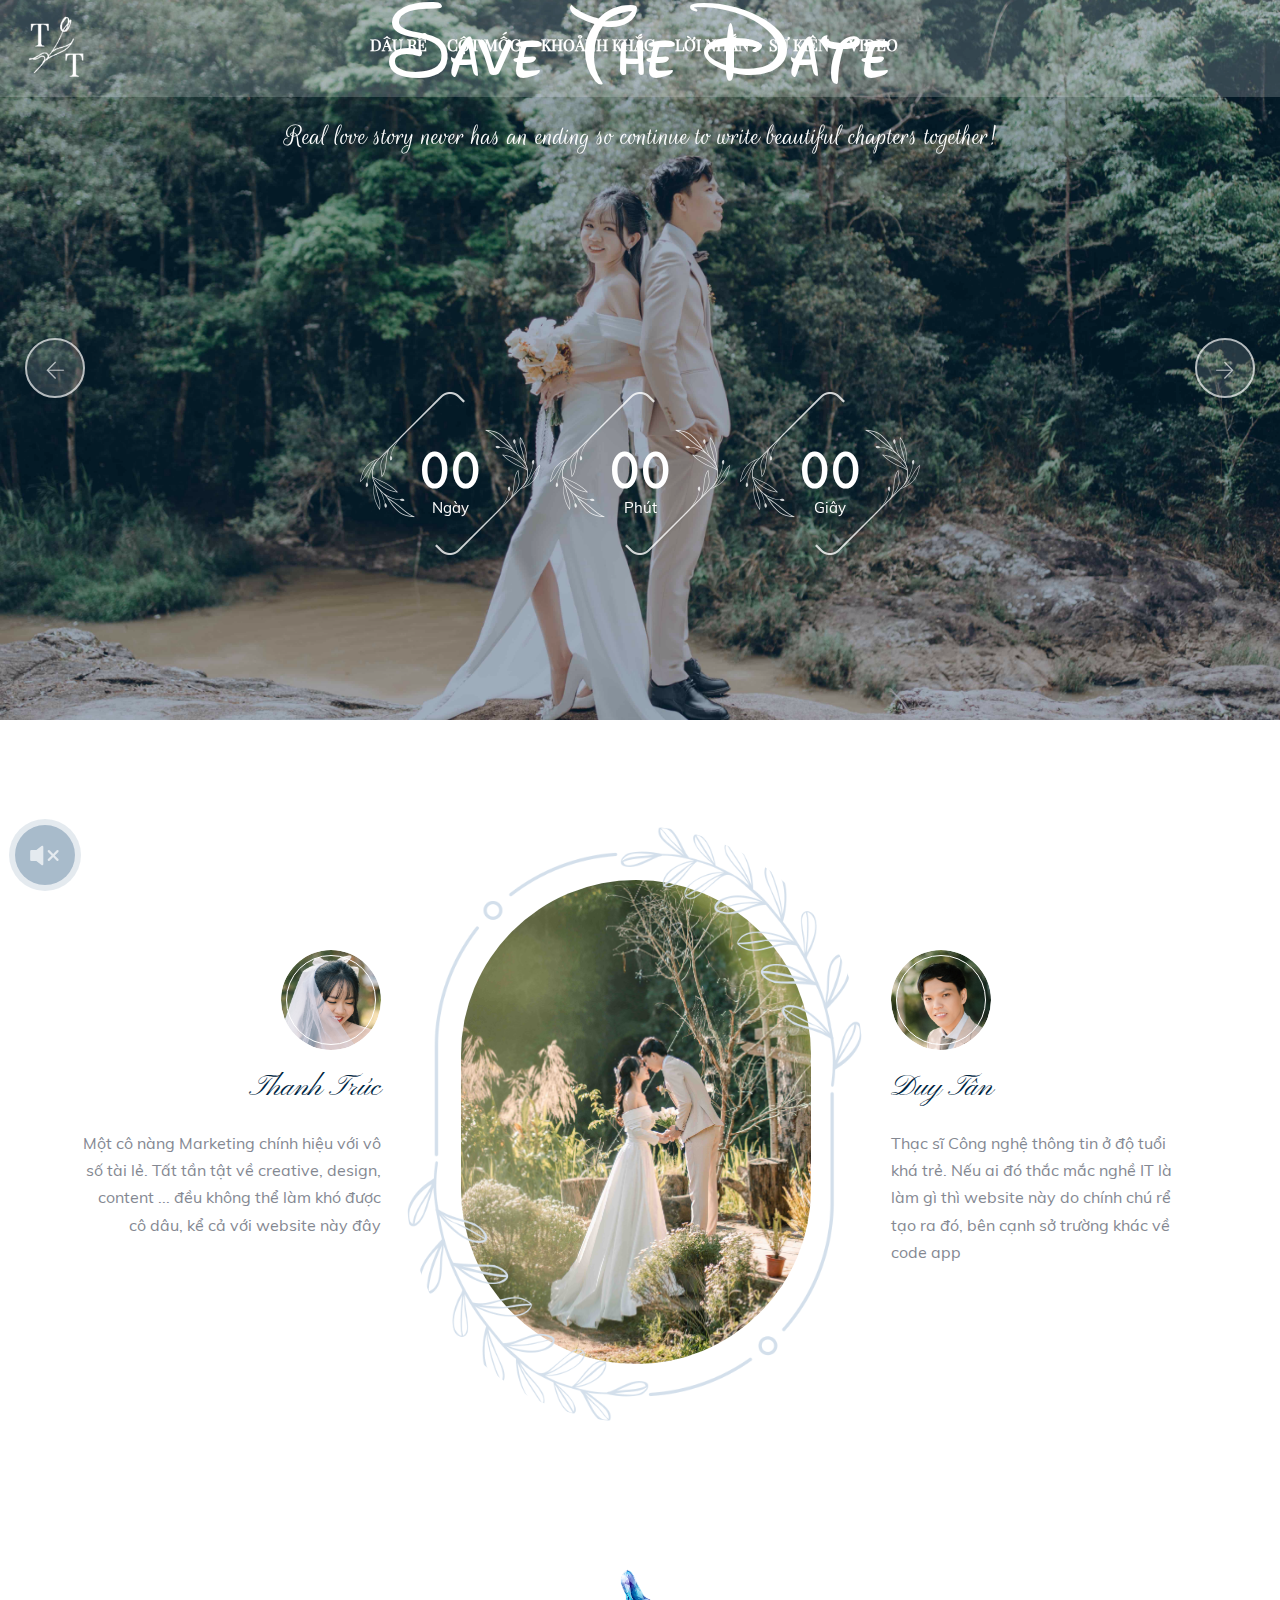
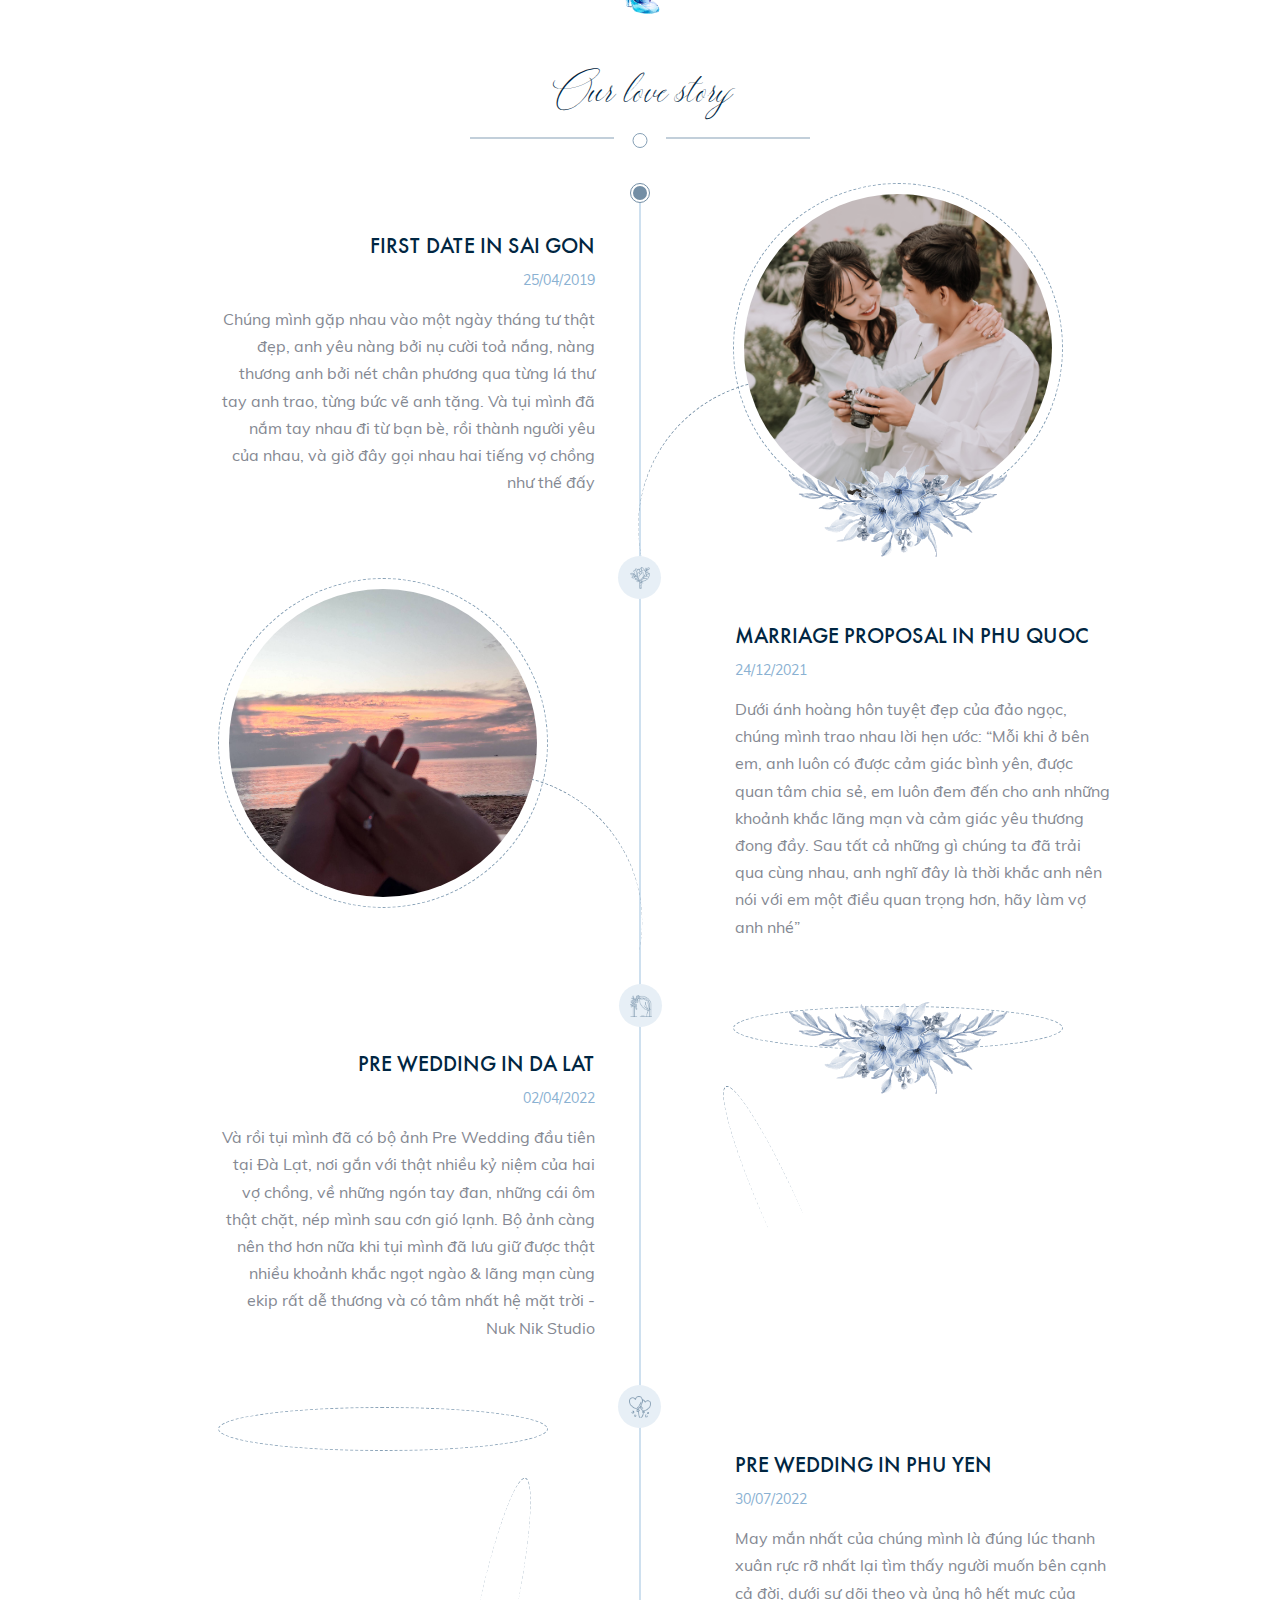
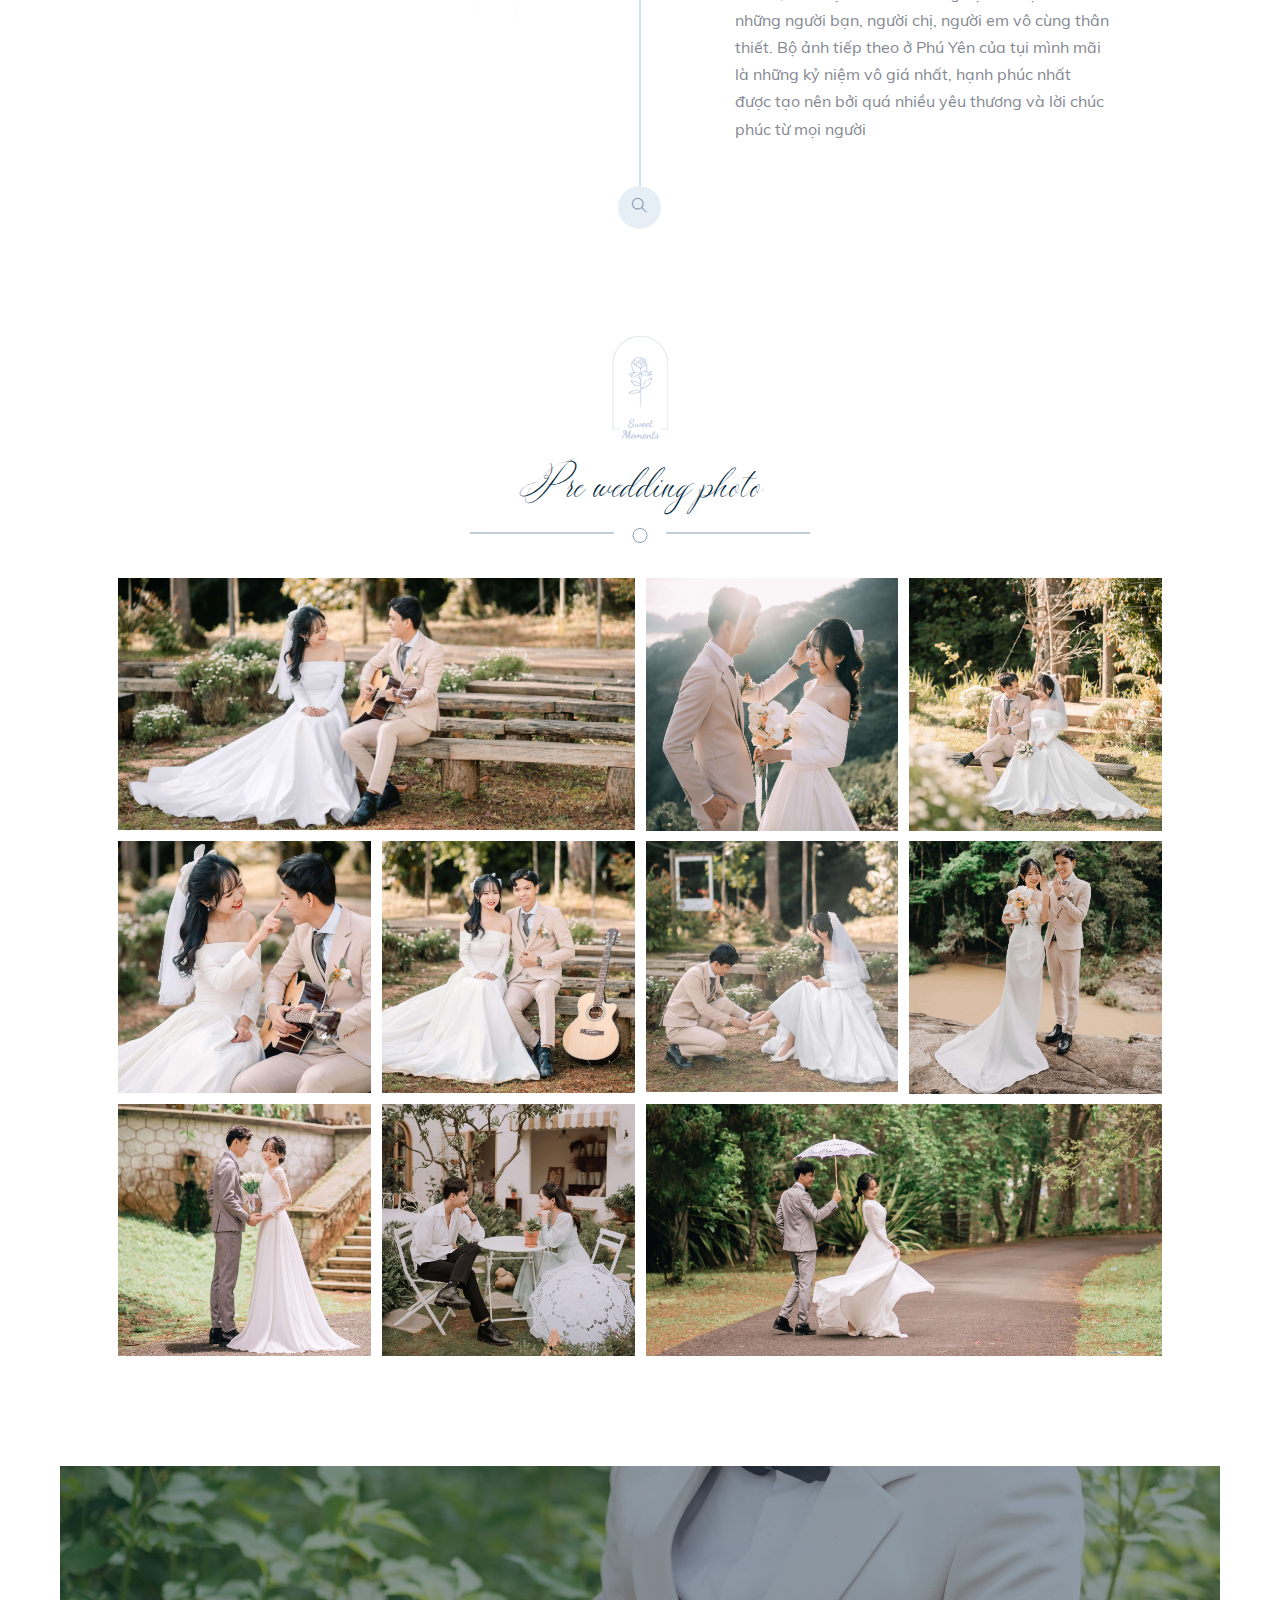
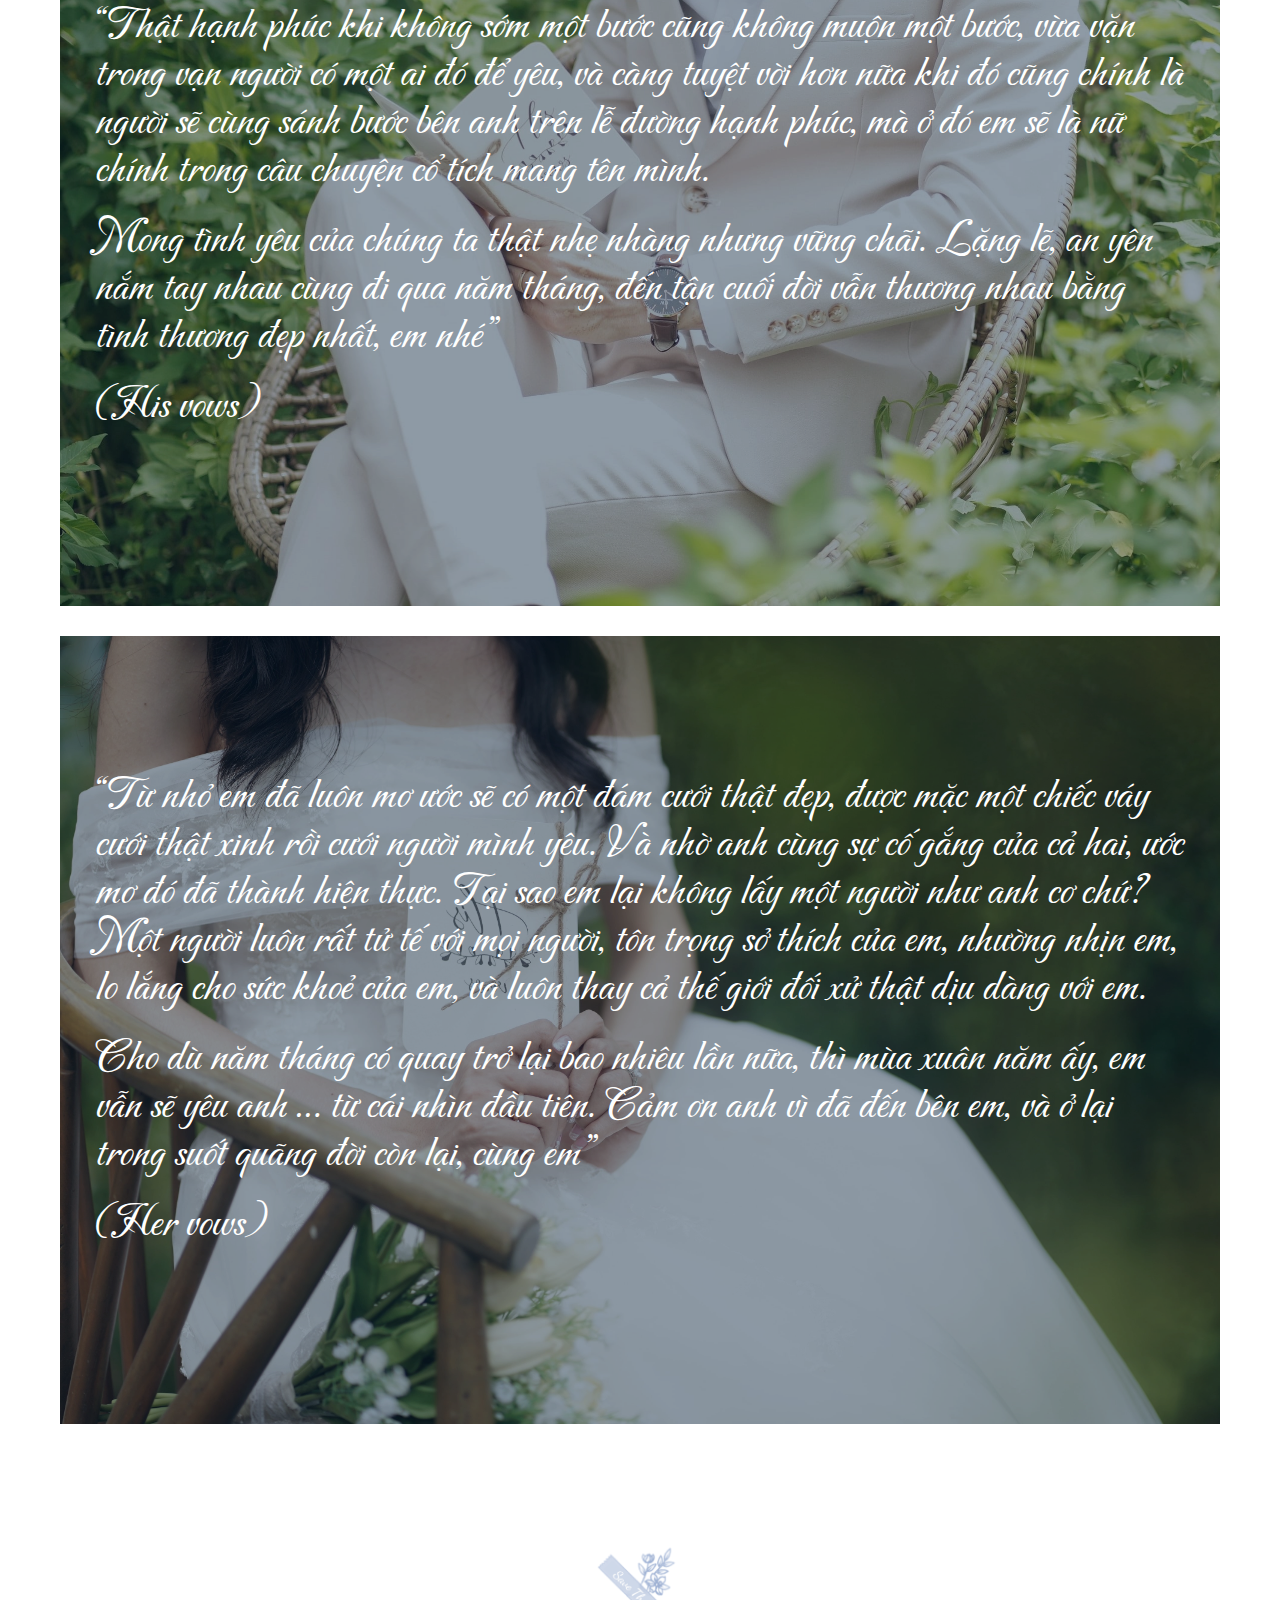
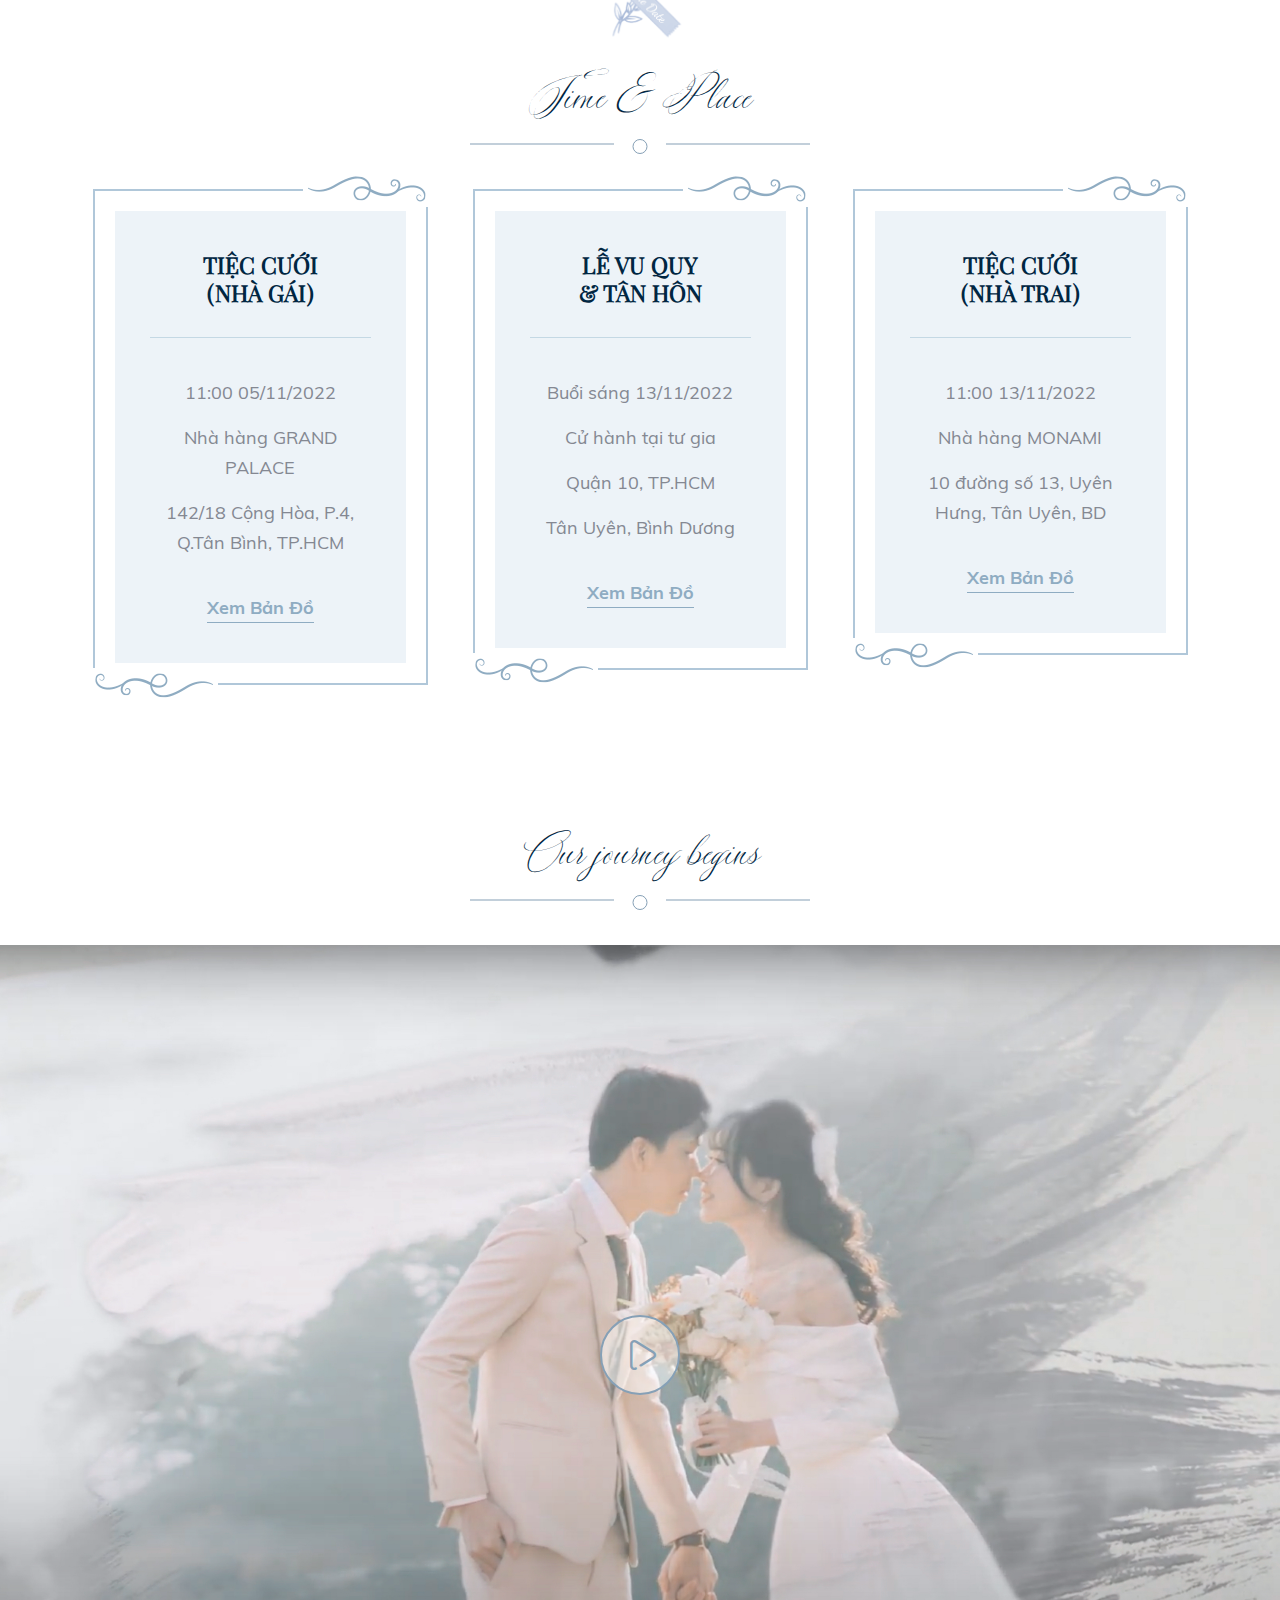
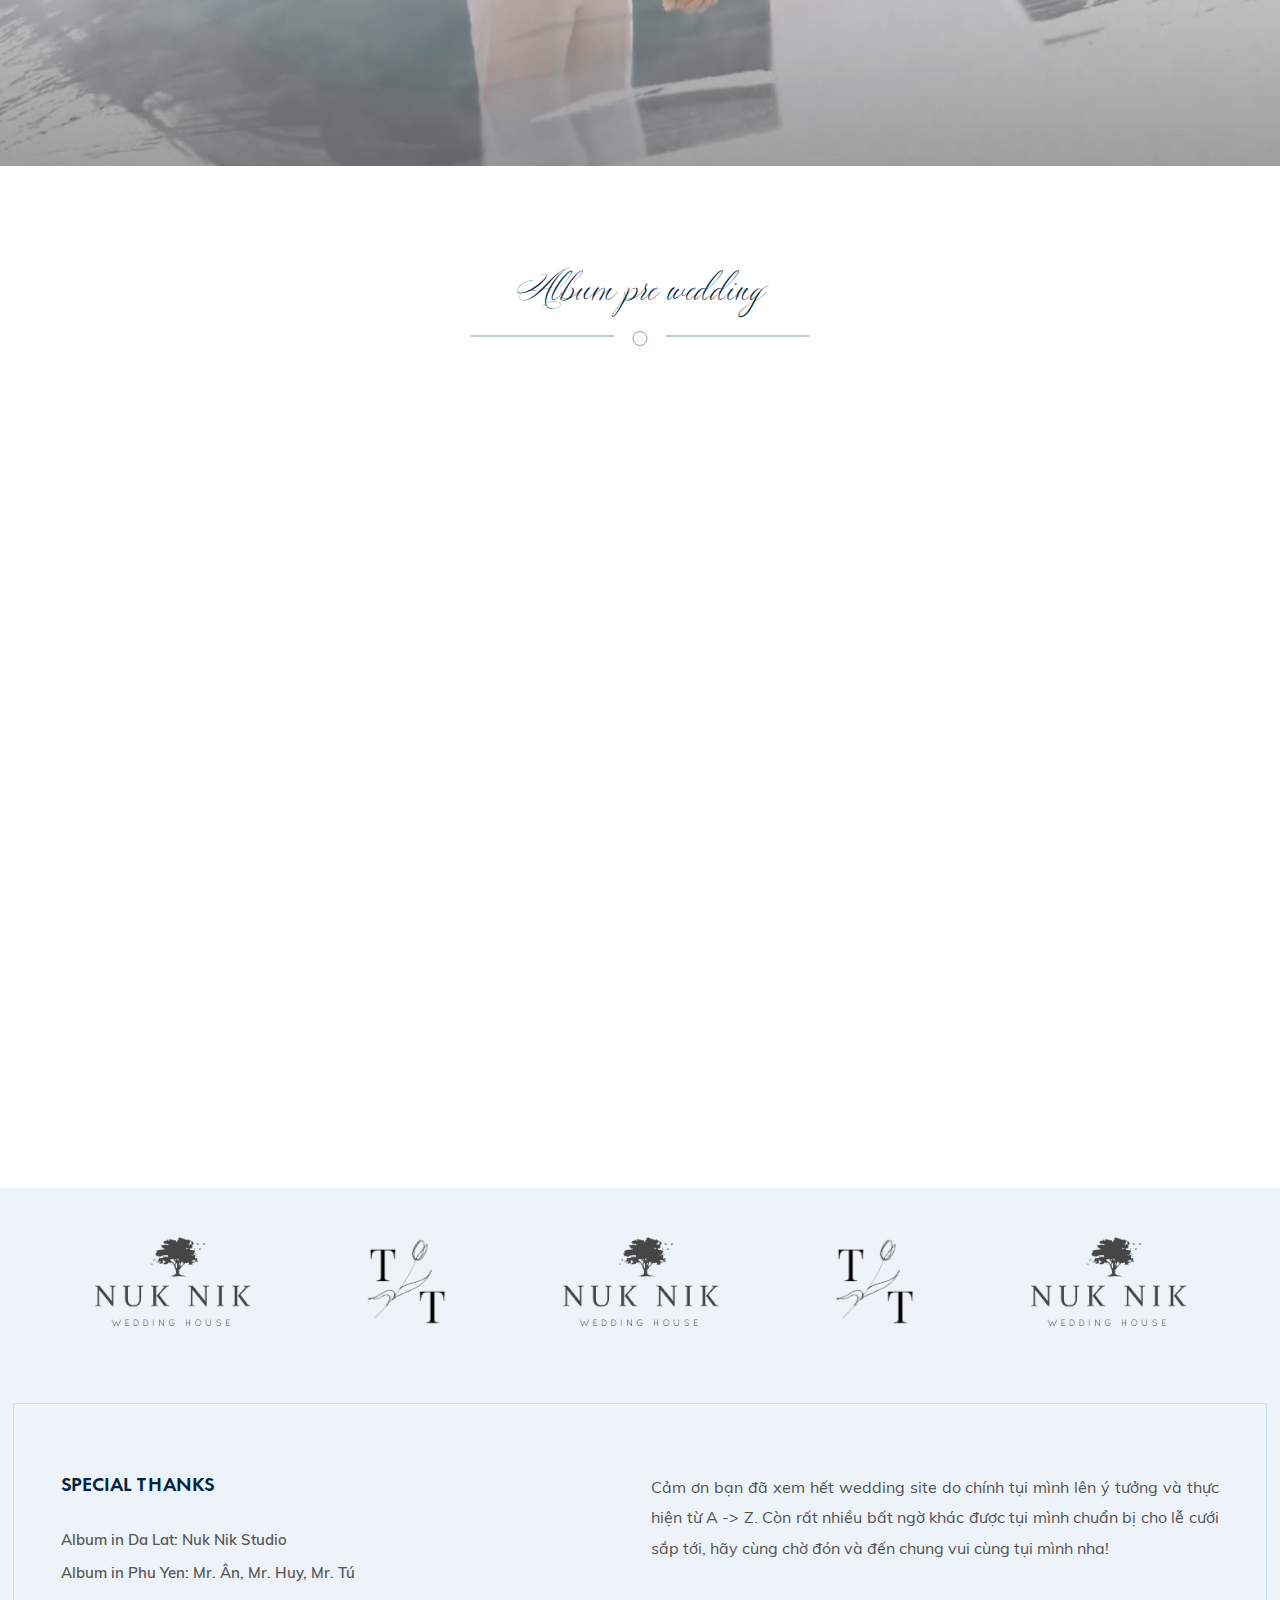
==== index.html @ 523e354b "Change video" ====
<!DOCTYPE html> <!--[if !IE]><!-->
<html lang="en-US">
  <!--<![endif]-->
  <head>
    <meta charset="UTF-8" />
    <meta
      name="viewport"
      content="width=device-width, initial-scale=1, maximum-scale=1"
    />
    <meta name="msapplication-TileColor" content="" />
    <meta name="theme-color" content="" />
    <meta property="og:image" content="asset/images/NIK03052.jpg" />
    <link rel="profile" href="https://gmpg.org/xfn/11" />
    <title>Duy Tân - Thanh Trúc Wedding</title>
    <link rel="icon" type="image/x-icon" href="asset/images/favicon.ico">
    <meta name="robots" content="max-image-preview:large" />
    <link rel="dns-prefetch" href="https://www.google.com/" />
    <link rel="dns-prefetch" href="https://fonts.googleapis.com/" />
    <link rel="dns-prefetch" href="https://s.w.org/" />
    <script type="text/javascript">
      window._wpemojiSettings = {
        baseUrl: "https:\/\/s.w.org\/images\/core\/emoji\/14.0.0\/72x72\/",
        ext: ".png",
        svgUrl: "https:\/\/s.w.org\/images\/core\/emoji\/14.0.0\/svg\/",
        svgExt: ".svg",
        source: {
          concatemoji:
            "https:\/\/wpocean.com\/wp\/loveme\/wp-includes\/js\/wp-emoji-release.min.js?ver=6.0.2",
        },
      };
      /*! This file is auto-generated */
      !(function (e, a, t) {
        var n,
          r,
          o,
          i = a.createElement("canvas"),
          p = i.getContext && i.getContext("2d");
        function s(e, t) {
          var a = String.fromCharCode,
            e =
              (p.clearRect(0, 0, i.width, i.height),
              p.fillText(a.apply(this, e), 0, 0),
              i.toDataURL());
          return (
            p.clearRect(0, 0, i.width, i.height),
            p.fillText(a.apply(this, t), 0, 0),
            e === i.toDataURL()
          );
        }
        function c(e) {
          var t = a.createElement("script");
          (t.src = e),
            (t.defer = t.type = "text/javascript"),
            a.getElementsByTagName("head")[0].appendChild(t);
        }
        for (
          o = Array("flag", "emoji"),
            t.supports = { everything: !0, everythingExceptFlag: !0 },
            r = 0;
          r < o.length;
          r++
        )
          (t.supports[o[r]] = (function (e) {
            if (!p || !p.fillText) return !1;
            switch (
              ((p.textBaseline = "top"), (p.font = "600 32px Arial"), e)
            ) {
              case "flag":
                return s(
                  [127987, 65039, 8205, 9895, 65039],
                  [127987, 65039, 8203, 9895, 65039]
                )
                  ? !1
                  : !s(
                      [55356, 56826, 55356, 56819],
                      [55356, 56826, 8203, 55356, 56819]
                    ) &&
                      !s(
                        [
                          55356, 57332, 56128, 56423, 56128, 56418, 56128,
                          56421, 56128, 56430, 56128, 56423, 56128, 56447,
                        ],
                        [
                          55356, 57332, 8203, 56128, 56423, 8203, 56128, 56418,
                          8203, 56128, 56421, 8203, 56128, 56430, 8203, 56128,
                          56423, 8203, 56128, 56447,
                        ]
                      );
              case "emoji":
                return !s(
                  [129777, 127995, 8205, 129778, 127999],
                  [129777, 127995, 8203, 129778, 127999]
                );
            }
            return !1;
          })(o[r])),
            (t.supports.everything = t.supports.everything && t.supports[o[r]]),
            "flag" !== o[r] &&
              (t.supports.everythingExceptFlag =
                t.supports.everythingExceptFlag && t.supports[o[r]]);
        (t.supports.everythingExceptFlag =
          t.supports.everythingExceptFlag && !t.supports.flag),
          (t.DOMReady = !1),
          (t.readyCallback = function () {
            t.DOMReady = !0;
          }),
          t.supports.everything ||
            ((n = function () {
              t.readyCallback();
            }),
            a.addEventListener
              ? (a.addEventListener("DOMContentLoaded", n, !1),
                e.addEventListener("load", n, !1))
              : (e.attachEvent("onload", n),
                a.attachEvent("onreadystatechange", function () {
                  "complete" === a.readyState && t.readyCallback();
                })),
            (e = t.source || {}).concatemoji
              ? c(e.concatemoji)
              : e.wpemoji && e.twemoji && (c(e.twemoji), c(e.wpemoji)));
      })(window, document, window._wpemojiSettings);
    </script>
    <style type="text/css">
      img.wp-smiley,
      img.emoji {
        display: inline !important;
        border: none !important;
        box-shadow: none !important;
        height: 1em !important;
        width: 1em !important;
        margin: 0 0.07em !important;
        vertical-align: -0.1em !important;
        background: none !important;
        padding: 0 !important;
      }
    </style>
    <link
      rel="stylesheet"
      id="wp-block-library-css"
      href="wp-includes/css/dist/block-library/style.min.css?ver=6.0.2"
      type="text/css"
      media="all"
    />
    <link
      rel="stylesheet"
      id="wc-blocks-vendors-style-css"
      href="wp-content/plugins/woocommerce/packages/woocommerce-blocks/build/wc-blocks-vendors-style.css?ver=8.0.0"
      type="text/css"
      media="all"
    />
    <link
      rel="stylesheet"
      id="wc-blocks-style-css"
      href="wp-content/plugins/woocommerce/packages/woocommerce-blocks/build/wc-blocks-style.css?ver=8.0.0"
      type="text/css"
      media="all"
    />
    <style id="global-styles-inline-css" type="text/css">
      body {
        --wp--preset--color--black: #000000;
        --wp--preset--color--cyan-bluish-gray: #abb8c3;
        --wp--preset--color--white: #ffffff;
        --wp--preset--color--pale-pink: #f78da7;
        --wp--preset--color--vivid-red: #cf2e2e;
        --wp--preset--color--luminous-vivid-orange: #ff6900;
        --wp--preset--color--luminous-vivid-amber: #fcb900;
        --wp--preset--color--light-green-cyan: #7bdcb5;
        --wp--preset--color--vivid-green-cyan: #00d084;
        --wp--preset--color--pale-cyan-blue: #8ed1fc;
        --wp--preset--color--vivid-cyan-blue: #0693e3;
        --wp--preset--color--vivid-purple: #9b51e0;
        --wp--preset--gradient--vivid-cyan-blue-to-vivid-purple: linear-gradient(
          135deg,
          rgba(6, 147, 227, 1) 0%,
          rgb(155, 81, 224) 100%
        );
        --wp--preset--gradient--light-green-cyan-to-vivid-green-cyan: linear-gradient(
          135deg,
          rgb(122, 220, 180) 0%,
          rgb(0, 208, 130) 100%
        );
        --wp--preset--gradient--luminous-vivid-amber-to-luminous-vivid-orange: linear-gradient(
          135deg,
          rgba(252, 185, 0, 1) 0%,
          rgba(255, 105, 0, 1) 100%
        );
        --wp--preset--gradient--luminous-vivid-orange-to-vivid-red: linear-gradient(
          135deg,
          rgba(255, 105, 0, 1) 0%,
          rgb(207, 46, 46) 100%
        );
        --wp--preset--gradient--very-light-gray-to-cyan-bluish-gray: linear-gradient(
          135deg,
          rgb(238, 238, 238) 0%,
          rgb(169, 184, 195) 100%
        );
        --wp--preset--gradient--cool-to-warm-spectrum: linear-gradient(
          135deg,
          rgb(74, 234, 220) 0%,
          rgb(151, 120, 209) 20%,
          rgb(207, 42, 186) 40%,
          rgb(238, 44, 130) 60%,
          rgb(251, 105, 98) 80%,
          rgb(254, 248, 76) 100%
        );
        --wp--preset--gradient--blush-light-purple: linear-gradient(
          135deg,
          rgb(255, 206, 236) 0%,
          rgb(152, 150, 240) 100%
        );
        --wp--preset--gradient--blush-bordeaux: linear-gradient(
          135deg,
          rgb(254, 205, 165) 0%,
          rgb(254, 45, 45) 50%,
          rgb(107, 0, 62) 100%
        );
        --wp--preset--gradient--luminous-dusk: linear-gradient(
          135deg,
          rgb(255, 203, 112) 0%,
          rgb(199, 81, 192) 50%,
          rgb(65, 88, 208) 100%
        );
        --wp--preset--gradient--pale-ocean: linear-gradient(
          135deg,
          rgb(255, 245, 203) 0%,
          rgb(182, 227, 212) 50%,
          rgb(51, 167, 181) 100%
        );
        --wp--preset--gradient--electric-grass: linear-gradient(
          135deg,
          rgb(202, 248, 128) 0%,
          rgb(113, 206, 126) 100%
        );
        --wp--preset--gradient--midnight: linear-gradient(
          135deg,
          rgb(2, 3, 129) 0%,
          rgb(40, 116, 252) 100%
        );
        --wp--preset--duotone--dark-grayscale: url("index.html?p=22");
        --wp--preset--duotone--grayscale: url("index.html?p=22");
        --wp--preset--duotone--purple-yellow: url("index.html?p=22");
        --wp--preset--duotone--blue-red: url("index.html?p=22");
        --wp--preset--duotone--midnight: url("index.html?p=22");
        --wp--preset--duotone--magenta-yellow: url("index.html?p=22");
        --wp--preset--duotone--purple-green: url("index.html?p=22");
        --wp--preset--duotone--blue-orange: url("index.html?p=22");
        --wp--preset--font-size--small: 13px;
        --wp--preset--font-size--medium: 20px;
        --wp--preset--font-size--large: 36px;
        --wp--preset--font-size--x-large: 42px;
      }
      .has-black-color {
        color: var(--wp--preset--color--black) !important;
      }
      .has-cyan-bluish-gray-color {
        color: var(--wp--preset--color--cyan-bluish-gray) !important;
      }
      .has-white-color {
        color: var(--wp--preset--color--white) !important;
      }
      .has-pale-pink-color {
        color: var(--wp--preset--color--pale-pink) !important;
      }
      .has-vivid-red-color {
        color: var(--wp--preset--color--vivid-red) !important;
      }
      .has-luminous-vivid-orange-color {
        color: var(--wp--preset--color--luminous-vivid-orange) !important;
      }
      .has-luminous-vivid-amber-color {
        color: var(--wp--preset--color--luminous-vivid-amber) !important;
      }
      .has-light-green-cyan-color {
        color: var(--wp--preset--color--light-green-cyan) !important;
      }
      .has-vivid-green-cyan-color {
        color: var(--wp--preset--color--vivid-green-cyan) !important;
      }
      .has-pale-cyan-blue-color {
        color: var(--wp--preset--color--pale-cyan-blue) !important;
      }
      .has-vivid-cyan-blue-color {
        color: var(--wp--preset--color--vivid-cyan-blue) !important;
      }
      .has-vivid-purple-color {
        color: var(--wp--preset--color--vivid-purple) !important;
      }
      .has-black-background-color {
        background-color: var(--wp--preset--color--black) !important;
      }
      .has-cyan-bluish-gray-background-color {
        background-color: var(--wp--preset--color--cyan-bluish-gray) !important;
      }
      .has-white-background-color {
        background-color: var(--wp--preset--color--white) !important;
      }
      .has-pale-pink-background-color {
        background-color: var(--wp--preset--color--pale-pink) !important;
      }
      .has-vivid-red-background-color {
        background-color: var(--wp--preset--color--vivid-red) !important;
      }
      .has-luminous-vivid-orange-background-color {
        background-color: var(
          --wp--preset--color--luminous-vivid-orange
        ) !important;
      }
      .has-luminous-vivid-amber-background-color {
        background-color: var(
          --wp--preset--color--luminous-vivid-amber
        ) !important;
      }
      .has-light-green-cyan-background-color {
        background-color: var(--wp--preset--color--light-green-cyan) !important;
      }
      .has-vivid-green-cyan-background-color {
        background-color: var(--wp--preset--color--vivid-green-cyan) !important;
      }
      .has-pale-cyan-blue-background-color {
        background-color: var(--wp--preset--color--pale-cyan-blue) !important;
      }
      .has-vivid-cyan-blue-background-color {
        background-color: var(--wp--preset--color--vivid-cyan-blue) !important;
      }
      .has-vivid-purple-background-color {
        background-color: var(--wp--preset--color--vivid-purple) !important;
      }
      .has-black-border-color {
        border-color: var(--wp--preset--color--black) !important;
      }
      .has-cyan-bluish-gray-border-color {
        border-color: var(--wp--preset--color--cyan-bluish-gray) !important;
      }
      .has-white-border-color {
        border-color: var(--wp--preset--color--white) !important;
      }
      .has-pale-pink-border-color {
        border-color: var(--wp--preset--color--pale-pink) !important;
      }
      .has-vivid-red-border-color {
        border-color: var(--wp--preset--color--vivid-red) !important;
      }
      .has-luminous-vivid-orange-border-color {
        border-color: var(
          --wp--preset--color--luminous-vivid-orange
        ) !important;
      }
      .has-luminous-vivid-amber-border-color {
        border-color: var(--wp--preset--color--luminous-vivid-amber) !important;
      }
      .has-light-green-cyan-border-color {
        border-color: var(--wp--preset--color--light-green-cyan) !important;
      }
      .has-vivid-green-cyan-border-color {
        border-color: var(--wp--preset--color--vivid-green-cyan) !important;
      }
      .has-pale-cyan-blue-border-color {
        border-color: var(--wp--preset--color--pale-cyan-blue) !important;
      }
      .has-vivid-cyan-blue-border-color {
        border-color: var(--wp--preset--color--vivid-cyan-blue) !important;
      }
      .has-vivid-purple-border-color {
        border-color: var(--wp--preset--color--vivid-purple) !important;
      }
      .has-vivid-cyan-blue-to-vivid-purple-gradient-background {
        background: var(
          --wp--preset--gradient--vivid-cyan-blue-to-vivid-purple
        ) !important;
      }
      .has-light-green-cyan-to-vivid-green-cyan-gradient-background {
        background: var(
          --wp--preset--gradient--light-green-cyan-to-vivid-green-cyan
        ) !important;
      }
      .has-luminous-vivid-amber-to-luminous-vivid-orange-gradient-background {
        background: var(
          --wp--preset--gradient--luminous-vivid-amber-to-luminous-vivid-orange
        ) !important;
      }
      .has-luminous-vivid-orange-to-vivid-red-gradient-background {
        background: var(
          --wp--preset--gradient--luminous-vivid-orange-to-vivid-red
        ) !important;
      }
      .has-very-light-gray-to-cyan-bluish-gray-gradient-background {
        background: var(
          --wp--preset--gradient--very-light-gray-to-cyan-bluish-gray
        ) !important;
      }
      .has-cool-to-warm-spectrum-gradient-background {
        background: var(
          --wp--preset--gradient--cool-to-warm-spectrum
        ) !important;
      }
      .has-blush-light-purple-gradient-background {
        background: var(--wp--preset--gradient--blush-light-purple) !important;
      }
      .has-blush-bordeaux-gradient-background {
        background: var(--wp--preset--gradient--blush-bordeaux) !important;
      }
      .has-luminous-dusk-gradient-background {
        background: var(--wp--preset--gradient--luminous-dusk) !important;
      }
      .has-pale-ocean-gradient-background {
        background: var(--wp--preset--gradient--pale-ocean) !important;
      }
      .has-electric-grass-gradient-background {
        background: var(--wp--preset--gradient--electric-grass) !important;
      }
      .has-midnight-gradient-background {
        background: var(--wp--preset--gradient--midnight) !important;
      }
      .has-small-font-size {
        font-size: var(--wp--preset--font-size--small) !important;
      }
      .has-medium-font-size {
        font-size: var(--wp--preset--font-size--medium) !important;
      }
      .has-large-font-size {
        font-size: var(--wp--preset--font-size--large) !important;
      }
      .has-x-large-font-size {
        font-size: var(--wp--preset--font-size--x-large) !important;
      }
    </style>
    <link
      rel="stylesheet"
      id="contact-form-7-css"
      href="wp-content/plugins/contact-form-7/includes/css/styles.css?ver=5.6.2"
      type="text/css"
      media="all"
    />
    <link
      rel="stylesheet"
      id="loveme-elementor-css"
      href="wp-content/plugins/loveme-core/elementor/assets/css/loveme-elementor.css?ver=1.0.0"
      type="text/css"
      media="all"
    />
    <link
      rel="stylesheet"
      id="woocommerce-layout-css"
      href="wp-content/plugins/woocommerce/assets/css/woocommerce-layout.css?ver=6.8.2"
      type="text/css"
      media="all"
    />
    <link
      rel="stylesheet"
      id="woocommerce-smallscreen-css"
      href="wp-content/plugins/woocommerce/assets/css/woocommerce-smallscreen.css?ver=6.8.2"
      type="text/css"
      media="only screen and (max-width: 768px)"
    />
    <link
      rel="stylesheet"
      id="woocommerce-general-css"
      href="wp-content/plugins/woocommerce/assets/css/woocommerce.css?ver=6.8.2"
      type="text/css"
      media="all"
    />
    <style id="woocommerce-inline-inline-css" type="text/css">
      .woocommerce form .form-row .required {
        visibility: visible;
      }
    </style>
    <link
      rel="stylesheet"
      id="themify-icons-css"
      href="wp-content/themes/loveme/assets/css/themify-icons.css?ver=4.6.3"
      type="text/css"
      media="all"
    />
    <link
      rel="stylesheet"
      id="flaticon-css"
      href="wp-content/themes/loveme/assets/css/flaticon.css?ver=1.0.0"
      type="text/css"
      media="all"
    />
    <link
      rel="stylesheet"
      id="bootstrap-css"
      href="wp-content/themes/loveme/assets/css/bootstrap.min.css?ver=5.0.1"
      type="text/css"
      media="all"
    />
    <link
      rel="stylesheet"
      id="animate-css"
      href="wp-content/themes/loveme/assets/css/animate.css?ver=3.5.1"
      type="text/css"
      media="all"
    />
    <link
      rel="stylesheet"
      id="odometer-css"
      href="wp-content/themes/loveme/assets/css/odometer.css?ver=0.4.8"
      type="text/css"
      media="all"
    />
    <link
      rel="stylesheet"
      id="owl-carousel-css"
      href="wp-content/themes/loveme/assets/css/owl.carousel.css?ver=2.3.4"
      type="text/css"
      media="all"
    />
    <link
      rel="stylesheet"
      id="owl-theme-css"
      href="wp-content/themes/loveme/assets/css/owl.theme.css?ver=2.0.0"
      type="text/css"
      media="all"
    />
    <link
      rel="stylesheet"
      id="slick-css"
      href="wp-content/themes/loveme/assets/css/slick.css?ver=1.6.0"
      type="text/css"
      media="all"
    />
    <link
      rel="stylesheet"
      id="swiper-css"
      href="wp-content/themes/loveme/assets/css/swiper.min.css?ver=4.0.7"
      type="text/css"
      media="all"
    />
    <link
      rel="stylesheet"
      id="slick-theme-css"
      href="wp-content/themes/loveme/assets/css/slick-theme.css?ver=1.6.0"
      type="text/css"
      media="all"
    />
    <link
      rel="stylesheet"
      id="owl-transitions-css"
      href="wp-content/themes/loveme/assets/css/owl.transitions.css?ver=2.0.0"
      type="text/css"
      media="all"
    />
    <link
      rel="stylesheet"
      id="fancybox-css"
      href="wp-content/themes/loveme/assets/css/fancybox.css?ver=2.0.0"
      type="text/css"
      media="all"
    />
    <link
      rel="stylesheet"
      id="magnific-popup-css"
      href="wp-content/themes/loveme/assets/css/magnific-popup.css?ver=2.0.0"
      type="text/css"
      media="all"
    />
    <link
      rel="stylesheet"
      id="loveme-style-css"
      href="wp-content/themes/loveme/assets/css/styles.css?ver=1.0"
      type="text/css"
      media="all"
    />
    <link
      rel="stylesheet"
      id="element-css"
      href="wp-content/themes/loveme/assets/css/elements.css?ver=1.0"
      type="text/css"
      media="all"
    />
    <link
      rel="stylesheet"
      id="loveme-default-google-fonts-css"
      href="https://fonts.googleapis.com/css2?family=Cormorant+Garamond%3Awght%40300%3B400%3B500%3B600%3B700&amp;ver=1.0#038;display=swap"
      type="text/css"
      media="all"
    />
    <link
      rel="stylesheet"
      id="loveme-responsive-css"
      href="wp-content/themes/loveme/assets/css/responsive.css?ver=1.0"
      type="text/css"
      media="all"
    />
    <link
      rel="stylesheet"
      id="loveme-default-style-css"
      href="wp-content/themes/loveme/style.css?ver=6.0.2"
      type="text/css"
      media="all"
    />
    <style id="loveme-default-style-inline-css" type="text/css">
      .layout-boxed {
      }
    </style>
    <link
      rel="stylesheet"
      id="elementor-icons-css"
      href="wp-content/plugins/elementor/assets/lib/eicons/css/elementor-icons.min.css?ver=5.16.0"
      type="text/css"
      media="all"
    />
    <link
      rel="stylesheet"
      id="elementor-frontend-css"
      href="wp-content/plugins/elementor/assets/css/frontend-lite.min.css?ver=3.7.3"
      type="text/css"
      media="all"
    />
    <link
      rel="stylesheet"
      id="elementor-post-7-css"
      href="wp-content/uploads/elementor/css/post-7.css?ver=1661945119"
      type="text/css"
      media="all"
    />
    <link
      rel="stylesheet"
      id="font-awesome-5-all-css"
      href="wp-content/plugins/elementor/assets/lib/font-awesome/css/all.min.css?ver=3.7.3"
      type="text/css"
      media="all"
    />
    <link
      rel="stylesheet"
      id="font-awesome-4-shim-css"
      href="wp-content/plugins/elementor/assets/lib/font-awesome/css/v4-shims.min.css?ver=3.7.3"
      type="text/css"
      media="all"
    />
    <link
      rel="stylesheet"
      id="elementor-post-22-css"
      href="wp-content/uploads/elementor/css/post-22.css?ver=1661951082"
      type="text/css"
      media="all"
    />
    <link
      rel="stylesheet"
      id="google-fonts-1-css"
      href="https://fonts.googleapis.com/css?family=Roboto%3A100%2C100italic%2C200%2C200italic%2C300%2C300italic%2C400%2C400italic%2C500%2C500italic%2C600%2C600italic%2C700%2C700italic%2C800%2C800italic%2C900%2C900italic%7CRoboto+Slab%3A100%2C100italic%2C200%2C200italic%2C300%2C300italic%2C400%2C400italic%2C500%2C500italic%2C600%2C600italic%2C700%2C700italic%2C800%2C800italic%2C900%2C900italic&#038;display=auto&#038;ver=6.0.2"
      type="text/css"
      media="all"
    />
    <link
      rel="stylesheet"
      id="elementor-icons-shared-1-css"
      href="wp-content/plugins/loveme-core/elementor/assets/css/flaticon.css?ver=1.0.0"
      type="text/css"
      media="all"
    />
    <link
      rel="stylesheet"
      id="elementor-icons-loveme-icons-css"
      href="wp-content/plugins/loveme-core/elementor/assets/css/flaticon.css?ver=1.0.0"
      type="text/css"
      media="all"
    />
    <script
      type="text/javascript"
      src="wp-includes/js/jquery/jquery.min.js?ver=3.6.0"
      id="jquery-core-js"
    ></script>
    <script
      type="text/javascript"
      src="wp-includes/js/jquery/jquery-migrate.min.js?ver=3.3.2"
      id="jquery-migrate-js"
    ></script>
    <script type="text/javascript" id="jquery-migrate-js-after">
      (function ($) {
        "use strict";

        $(document).ready(function () {
          $(".story-timeline .row:last-child .text-holder .fi").removeClass(
            "flaticon-wedding-rings"
          );
          $(".story-timeline .row:last-child .text-holder .fi").addClass(
            "ti-search"
          );
        });
      })(jQuery);
    </script>
    <script
      type="text/javascript"
      src="wp-content/plugins/elementor/assets/lib/font-awesome/js/v4-shims.min.js?ver=3.7.3"
      id="font-awesome-4-shim-js"
    ></script>
    <link rel="https://api.w.org/" href="wp-json/index.html" />
    <link
      rel="alternate"
      type="application/json"
      href="wp-json/wp/v2/pages/22"
    />
    <link
      rel="EditURI"
      type="application/rsd+xml"
      title="RSD"
      href="https://wpocean.com/wp/loveme/xmlrpc.php?rsd"
    />
    <link
      rel="wlwmanifest"
      type="application/wlwmanifest+xml"
      href="wp-includes/wlwmanifest.xml"
    />
    <meta name="generator" content="WordPress 6.0.2" />
    <meta name="generator" content="WooCommerce 6.8.2" />
    <link rel="canonical" href="index.html?p=22" />
    <link rel="shortlink" href="index.html?p=22" />
    <link
      rel="alternate"
      type="application/json+oembed"
      href="wp-json/oembed/1.0/embed?url=https:%252F%252Fwpocean.com%252Fwp%252Floveme%252Fwedding-home%252F"
    />
    <link
      rel="alternate"
      type="text/xml+oembed"
      href="wp-json/oembed/1.0/embed?url=https:%252F%252Fwpocean.com%252Fwp%252Floveme%252Fwedding-home%252F&amp;format=xml"
    />
    <noscript
      ><style>
        .woocommerce-product-gallery {
          opacity: 1 !important;
        }
      </style></noscript
    >
  </head>
  <body
    class="page-template page-template-elementor_header_footer page page-id-22 theme-loveme woocommerce-no-js elementor-default elementor-template-full-width elementor-kit-7 elementor-page elementor-page-22"
  >
    <svg
      xmlns="http://www.w3.org/2000/svg"
      viewBox="0 0 0 0"
      width="0"
      height="0"
      focusable="false"
      role="none"
      style="
        visibility: hidden;
        position: absolute;
        left: -9999px;
        overflow: hidden;
      "
    >
      <defs>
        <filter id="wp-duotone-dark-grayscale">
          <feColorMatrix
            color-interpolation-filters="sRGB"
            type="matrix"
            values=" .299 .587 .114 0 0 .299 .587 .114 0 0 .299 .587 .114 0 0 .299 .587 .114 0 0 "
          />
          <feComponentTransfer color-interpolation-filters="sRGB">
            <feFuncR type="table" tableValues="0 0.49803921568627" />
            <feFuncG type="table" tableValues="0 0.49803921568627" />
            <feFuncB type="table" tableValues="0 0.49803921568627" />
            <feFuncA type="table" tableValues="1 1" />
          </feComponentTransfer>
          <feComposite in2="SourceGraphic" operator="in" />
        </filter>
      </defs></svg
    ><svg
      xmlns="http://www.w3.org/2000/svg"
      viewBox="0 0 0 0"
      width="0"
      height="0"
      focusable="false"
      role="none"
      style="
        visibility: hidden;
        position: absolute;
        left: -9999px;
        overflow: hidden;
      "
    >
      <defs>
        <filter id="wp-duotone-grayscale">
          <feColorMatrix
            color-interpolation-filters="sRGB"
            type="matrix"
            values=" .299 .587 .114 0 0 .299 .587 .114 0 0 .299 .587 .114 0 0 .299 .587 .114 0 0 "
          />
          <feComponentTransfer color-interpolation-filters="sRGB">
            <feFuncR type="table" tableValues="0 1" />
            <feFuncG type="table" tableValues="0 1" />
            <feFuncB type="table" tableValues="0 1" />
            <feFuncA type="table" tableValues="1 1" />
          </feComponentTransfer>
          <feComposite in2="SourceGraphic" operator="in" />
        </filter>
      </defs></svg
    ><svg
      xmlns="http://www.w3.org/2000/svg"
      viewBox="0 0 0 0"
      width="0"
      height="0"
      focusable="false"
      role="none"
      style="
        visibility: hidden;
        position: absolute;
        left: -9999px;
        overflow: hidden;
      "
    >
      <defs>
        <filter id="wp-duotone-purple-yellow">
          <feColorMatrix
            color-interpolation-filters="sRGB"
            type="matrix"
            values=" .299 .587 .114 0 0 .299 .587 .114 0 0 .299 .587 .114 0 0 .299 .587 .114 0 0 "
          />
          <feComponentTransfer color-interpolation-filters="sRGB">
            <feFuncR
              type="table"
              tableValues="0.54901960784314 0.98823529411765"
            />
            <feFuncG type="table" tableValues="0 1" />
            <feFuncB
              type="table"
              tableValues="0.71764705882353 0.25490196078431"
            />
            <feFuncA type="table" tableValues="1 1" />
          </feComponentTransfer>
          <feComposite in2="SourceGraphic" operator="in" />
        </filter>
      </defs></svg
    ><svg
      xmlns="http://www.w3.org/2000/svg"
      viewBox="0 0 0 0"
      width="0"
      height="0"
      focusable="false"
      role="none"
      style="
        visibility: hidden;
        position: absolute;
        left: -9999px;
        overflow: hidden;
      "
    >
      <defs>
        <filter id="wp-duotone-blue-red">
          <feColorMatrix
            color-interpolation-filters="sRGB"
            type="matrix"
            values=" .299 .587 .114 0 0 .299 .587 .114 0 0 .299 .587 .114 0 0 .299 .587 .114 0 0 "
          />
          <feComponentTransfer color-interpolation-filters="sRGB">
            <feFuncR type="table" tableValues="0 1" />
            <feFuncG type="table" tableValues="0 0.27843137254902" />
            <feFuncB
              type="table"
              tableValues="0.5921568627451 0.27843137254902"
            />
            <feFuncA type="table" tableValues="1 1" />
          </feComponentTransfer>
          <feComposite in2="SourceGraphic" operator="in" />
        </filter>
      </defs></svg
    ><svg
      xmlns="http://www.w3.org/2000/svg"
      viewBox="0 0 0 0"
      width="0"
      height="0"
      focusable="false"
      role="none"
      style="
        visibility: hidden;
        position: absolute;
        left: -9999px;
        overflow: hidden;
      "
    >
      <defs>
        <filter id="wp-duotone-midnight">
          <feColorMatrix
            color-interpolation-filters="sRGB"
            type="matrix"
            values=" .299 .587 .114 0 0 .299 .587 .114 0 0 .299 .587 .114 0 0 .299 .587 .114 0 0 "
          />
          <feComponentTransfer color-interpolation-filters="sRGB">
            <feFuncR type="table" tableValues="0 0" />
            <feFuncG type="table" tableValues="0 0.64705882352941" />
            <feFuncB type="table" tableValues="0 1" />
            <feFuncA type="table" tableValues="1 1" />
          </feComponentTransfer>
          <feComposite in2="SourceGraphic" operator="in" />
        </filter>
      </defs></svg
    ><svg
      xmlns="http://www.w3.org/2000/svg"
      viewBox="0 0 0 0"
      width="0"
      height="0"
      focusable="false"
      role="none"
      style="
        visibility: hidden;
        position: absolute;
        left: -9999px;
        overflow: hidden;
      "
    >
      <defs>
        <filter id="wp-duotone-magenta-yellow">
          <feColorMatrix
            color-interpolation-filters="sRGB"
            type="matrix"
            values=" .299 .587 .114 0 0 .299 .587 .114 0 0 .299 .587 .114 0 0 .299 .587 .114 0 0 "
          />
          <feComponentTransfer color-interpolation-filters="sRGB">
            <feFuncR type="table" tableValues="0.78039215686275 1" />
            <feFuncG type="table" tableValues="0 0.94901960784314" />
            <feFuncB
              type="table"
              tableValues="0.35294117647059 0.47058823529412"
            />
            <feFuncA type="table" tableValues="1 1" />
          </feComponentTransfer>
          <feComposite in2="SourceGraphic" operator="in" />
        </filter>
      </defs></svg
    ><svg
      xmlns="http://www.w3.org/2000/svg"
      viewBox="0 0 0 0"
      width="0"
      height="0"
      focusable="false"
      role="none"
      style="
        visibility: hidden;
        position: absolute;
        left: -9999px;
        overflow: hidden;
      "
    >
      <defs>
        <filter id="wp-duotone-purple-green">
          <feColorMatrix
            color-interpolation-filters="sRGB"
            type="matrix"
            values=" .299 .587 .114 0 0 .299 .587 .114 0 0 .299 .587 .114 0 0 .299 .587 .114 0 0 "
          />
          <feComponentTransfer color-interpolation-filters="sRGB">
            <feFuncR
              type="table"
              tableValues="0.65098039215686 0.40392156862745"
            />
            <feFuncG type="table" tableValues="0 1" />
            <feFuncB type="table" tableValues="0.44705882352941 0.4" />
            <feFuncA type="table" tableValues="1 1" />
          </feComponentTransfer>
          <feComposite in2="SourceGraphic" operator="in" />
        </filter>
      </defs></svg
    ><svg
      xmlns="http://www.w3.org/2000/svg"
      viewBox="0 0 0 0"
      width="0"
      height="0"
      focusable="false"
      role="none"
      style="
        visibility: hidden;
        position: absolute;
        left: -9999px;
        overflow: hidden;
      "
    >
      <defs>
        <filter id="wp-duotone-blue-orange">
          <feColorMatrix
            color-interpolation-filters="sRGB"
            type="matrix"
            values=" .299 .587 .114 0 0 .299 .587 .114 0 0 .299 .587 .114 0 0 .299 .587 .114 0 0 "
          />
          <feComponentTransfer color-interpolation-filters="sRGB">
            <feFuncR type="table" tableValues="0.098039215686275 1" />
            <feFuncG type="table" tableValues="0 0.66274509803922" />
            <feFuncB
              type="table"
              tableValues="0.84705882352941 0.41960784313725"
            />
            <feFuncA type="table" tableValues="1 1" />
          </feComponentTransfer>
          <feComposite in2="SourceGraphic" operator="in" />
        </filter>
      </defs>
    </svg>
    <div class="page-wrapper layout-full box-style-none">
      <!-- #loveme-theme-wrapper -->
      <!-- start preloader -->
      <div class="preloader">
        <div class="vertical-centered-box">
          <div class="content">
            <div class="loader-circle"></div>
            <div class="loader-line-mask">
              <div class="loader-line"></div>
            </div>
            <img
              width="80px"
              src="asset/images/logo-white.png"
              alt=""
            />
          </div>
        </div>
      </div>
      <!-- end preloader -->
      <header id="header" class="wpo-site-header wpo-header-style-3">
        <nav
          id="site-navigation"
          class="navigation navbar navbar-expand-lg navbar-light sticky-menu-on has-menu"
        >
          <!-- Navigation & Search -->
          <div class="container-fluid">
            <div class="row align-items-center">
              <div class="col-lg-3 col-md-3 col-3 d-lg-none dl-block">
                <div class="mobail-menu">
                  <button type="button" class="navbar-toggler open-btn">
                    <span class="sr-only">Toggle navigation</span>
                    <span class="icon-bar first-angle"></span>
                    <span class="icon-bar middle-angle"></span>
                    <span class="icon-bar last-angle"></span>
                  </button>
                </div>
              </div>
              <div class="col-lg-2 col-md-6 col-6">
                <!-- Start of Logo -->
                <div class="navbar-header">
                  <div class="site-logo has_menu" style="">
                    <a class="navbar-brand" href="index.html">
                      <img
                        src="asset/images/logo-white.png"
                        alt="Loveme - Wedding &amp; Wedding Planner WordPress Theme"
                      />
                    </a>
                  </div>
                </div>
              </div>
              <div class="col-lg-8 col-md-1 col-1">
                <!-- Start of nav-collapse -->
                <div
                  id="navbar"
                  class="collapse navbar-collapse navigation-holder has-menu has-cart has-search"
                >
                  <button class="menu-close"><i class="ti-close"></i></button>
                  <ul
                    id="menu-main-menu"
                    class="nav navbar-nav menu nav-menu mb-2 mb-lg-0"
                  >
                    <li
                      id="menu-item-41"
                      class="menu-item menu-item-type-custom menu-item-object-custom menu-item-home current-menu-ancestor current-menu-parent menu-item-41"
                    >
                      <a href="#couple">Dâu Rể</a>
                    </li>                    
                    <li
                      id="menu-item-63"
                      class="menu-item menu-item-type-post_type menu-item-object-page menu-item-63"
                    >
                      <a href="#milestone">Cột Mốc</a>
                    </li>
                    <li
                      id="menu-item-50"
                      class="menu-item menu-item-type-post_type menu-item-object-page menu-item-50"
                    >
                      <a href="#galery">Khoảnh Khắc</a>
                    </li>
                    <li
                      id="menu-item-56"
                      class="menu-item menu-item-type-post_type menu-item-object-page menu-item-56"
                    >
                      <a href="#message">Lời Nhắn</a>
                    </li>
                    <li
                      id="menu-item-55"
                      class="menu-item menu-item-type-post_type menu-item-object-page menu-item-55"
                    >
                      <a href="#event">Sự Kiện</a>
                    </li>
                    <li
                      id="menu-item-49"
                      class="menu-item menu-item-type-custom menu-item-object-custom menu-item-49"
                    >
                      <a href="#video">Video</a>
                    </li>
                  </ul>
                </div>
                <!-- end of nav-collapse -->
              </div>
              <div class="col-lg-2 col-md-2 col-2"></div>
            </div>
            <!-- end of row -->
          </div>
          <!-- end of container -->
        </nav>
      </header>
      <div
        data-elementor-type="wp-page"
        data-elementor-id="22"
        class="elementor elementor-22"
      >
        <section
          class="elementor-section elementor-top-section elementor-element elementor-element-f24158c elementor-section-full_width elementor-section-height-default elementor-section-height-default"
          data-id="f24158c"
          data-element_type="section"
        >
          <div class="elementor-container elementor-column-gap-no">
            <div
              class="elementor-column elementor-col-100 elementor-top-column elementor-element elementor-element-2d55d4a"
              data-id="2d55d4a"
              data-element_type="column"
            >
              <div class="elementor-widget-wrap elementor-element-populated">
                <div
                  class="elementor-element elementor-element-b0bf0ed elementor-widget elementor-widget-wpo-loveme_coundown_hero"
                  data-id="b0bf0ed"
                  data-element_type="widget"
                  data-settings='{"clock_image":{"url":"http:\/\/wpocean.com\/wp\/loveme\/wp-content\/uploads\/2021\/10\/clock-bg2.png","id":264,"alt":"","source":"library"}}'
                  data-widget_type="wpo-loveme_coundown_hero.default"
                >
                  <div class="elementor-widget-container">
                    <div
                      class="wpo-coundown wpo-hero-slider wpo-hero-style-3 wpo-coundown-631a11fda5848"
                    >
                      <div class="wedding-announcement">
                        <div class="couple-text">
                          <h2 class="wow slideInUp" data-wow-duration="1s">
                            Save The Date
                          </h2>
                          <p class="wow slideInUp" data-wow-duration="1.8s">
                            Real love story never has an ending so continue to
                            write beautiful chapters together!
                          </p>
                          <!-- start wpo-wedding-date -->
                          <div
                            class="wpo-wedding-date wow slideInUp"
                            data-wow-duration="2.1s"
                            style="margin-top: 180px"
                          >
                            <div class="clock-grids">
                              <div
                                id="clock"
                                data-date="2022-11-05 11:00"
                              ></div>
                            </div>
                          </div>
                          <!-- end wpo-wedding-date -->
                        </div>
                      </div>
                      <div class="swiper-container">
                        <div class="swiper-wrapper">
                          <div class="swiper-slide">
                            <div
                              class="slide-inner slide-bg-image"
                              data-background="asset/images/NIK03052.jpg"
                            ></div>
                            <!-- end slide-inner -->
                          </div>
                          <!-- end swiper-slide -->
                          <div class="swiper-slide">
                            <div
                              class="slide-inner slide-bg-image"
                              data-background="asset/images/NIK03930.jpg"
                            ></div>
                            <!-- end slide-inner -->
                          </div>
                          <!-- end swiper-slide -->
                          <div class="swiper-slide">
                            <div
                              class="slide-inner slide-bg-image"
                              data-background="asset/images/NIK02129.jpg"
                            ></div>
                            <!-- end slide-inner -->
                          </div>
                          <!-- end swiper-slide -->
                        </div>
                        <!-- end swiper-wrapper -->
                        <!-- swipper controls -->
                        <div class="swiper-pagination"></div>
                        <div class="next-prev-btn">
                          <div class="swiper-button-next"></div>
                          <div class="swiper-button-prev"></div>
                        </div>
                      </div>
                    </div>
                  </div>
                </div>
              </div>
            </div>
          </div>
        </section>
        <section
          class="elementor-section elementor-top-section elementor-element elementor-element-2c66ac5 elementor-section-full_width elementor-section-height-default elementor-section-height-default"
          data-id="2c66ac5"
          data-element_type="section"
          id="couple"
        >
          <div class="elementor-container elementor-column-gap-no">
            <div
              class="elementor-column elementor-col-100 elementor-top-column elementor-element elementor-element-bc2c85d"
              data-id="bc2c85d"
              data-element_type="column"
            >
              <div class="elementor-widget-wrap elementor-element-populated">
                <div
                  class="elementor-element elementor-element-aa9db47 elementor-widget elementor-widget-wpo-loveme_couple_hero"
                  data-id="aa9db47"
                  data-element_type="widget"
                  data-settings='{"cuple_image":{"url":"http:\/\/wpocean.com\/wp\/loveme\/wp-content\/uploads\/2021\/10\/couple-image.jpg","id":687,"alt":"","source":"library"},"cuple_fram":{"url":"http:\/\/wpocean.com\/wp\/loveme\/wp-content\/uploads\/2021\/10\/fram-shape.png","id":688,"alt":"","source":"library"},"bride_shape":{"url":"http:\/\/wpocean.com\/wp\/loveme\/wp-content\/uploads\/2021\/10\/couple-woment.jpg","id":707,"alt":"","source":"library"},"groom_shape":{"url":"http:\/\/wpocean.com\/wp\/loveme\/wp-content\/uploads\/2021\/10\/cople-man.jpg","id":693,"alt":"","source":"library"}}'
                  data-widget_type="wpo-loveme_couple_hero.default"
                >
                  <div class="elementor-widget-container">
                    <div class="couple-section">
                      <div class="container">
                        <div class="row align-items-center">
                          <div class="col col-xs-12">
                            <div class="couple-area clearfix">
                              <div class="text-grid bride">
                                <div class="couple-img">
                                  <img
                                    src="asset/images/couple-women.jpg"
                                    alt=""
                                  />
                                </div>
                                <h3>Thanh Trúc</h3>
                                <p>
                                  Một cô nàng Marketing chính hiệu với vô số tài
                                  lẻ. Tất tần tật về creative, design, content
                                  ... đều không thể làm khó được cô dâu, kể cả
                                  với website này đây
                                </p>
                              </div>
                              <div class="middle-couple-pic">
                                <img src="asset/images/couple.jpg" alt="" />
                                <div class="frame-img">
                                  <img
                                    src="wp-content/uploads/2021/10/fram-shape.png"
                                    alt=""
                                  />
                                </div>
                              </div>
                              <div class="text-grid groom">
                                <div class="couple-img">
                                  <img
                                    src="asset/images/couple-man.jpg"
                                    alt=""
                                  />
                                </div>
                                <h3>Duy Tân</h3>
                                <p>
                                  Thạc sĩ Công nghệ thông tin ở độ tuổi khá trẻ.
                                  Nếu ai đó thắc mắc nghề IT là làm gì thì
                                  website này do chính chú rể tạo ra đó, bên
                                  cạnh sở trường khác về code app
                                </p>
                              </div>
                            </div>
                          </div>
                        </div>
                      </div>
                      <!-- end container -->
                    </div>
                  </div>
                </div>
              </div>
            </div>
          </div>
        </section>        
        <section
          class="elementor-section elementor-top-section elementor-element elementor-element-563d8ae elementor-section-full_width elementor-section-height-default elementor-section-height-default"
          data-id="563d8ae"
          data-element_type="section"
          id="milestone"
        >
          <div class="elementor-container elementor-column-gap-no">
            <div
              class="elementor-column elementor-col-100 elementor-top-column elementor-element elementor-element-b616dee"
              data-id="b616dee"
              data-element_type="column"
            >
              <div class="elementor-widget-wrap elementor-element-populated">
                <div
                  class="elementor-element elementor-element-fa3e983 elementor-widget elementor-widget-wpo-loveme_title"
                  data-id="fa3e983"
                  data-element_type="widget"
                  data-settings='{"shape_image":{"url":"http:\/\/wpocean.com\/wp\/loveme\/wp-content\/uploads\/2021\/10\/section-title2.png","id":715,"alt":"","source":"library"}}'
                  data-widget_type="wpo-loveme_title.default"
                >
                  <div class="elementor-widget-container">
                    <div class="wpo-section-title-s2">
                      <div class="section-title-simg">
                        <img
                          style="height: 68px;margin-top: -100px;"
                          src="asset/images/shoes.png"
                          alt=""
                        />
                      </div>
                      <h2>Our love story</h2>
                      <div class="section-title-img">
                        <div class="round-ball"></div>
                      </div>
                    </div>
                  </div>
                </div>
                <div
                  class="elementor-element elementor-element-7ea5f06 elementor-widget elementor-widget-tmx-loveme_story"
                  data-id="7ea5f06"
                  data-element_type="widget"
                  data-widget_type="tmx-loveme_story.default"
                >
                  <div class="elementor-widget-container">
                    <div class="story-section">
                      <div class="container">
                        <div class="row">
                          <div class="col col-xs-12">
                            <div class="story-timeline">
                              <div class="round-shape"></div>
                              <div class="row">
                                <div class="col col-lg-6 col-12">
                                  <div
                                    class="story-text right-align-text story-text-margin"
                                  >
                                    <h3>First date in Sai Gon</h3>
                                    <span class="date">25/04/2019</span>
                                    <p>
                                      Chúng mình gặp nhau vào một ngày tháng tư
                                      thật đẹp, anh yêu nàng bởi nụ cười toả
                                      nắng, nàng thương anh bởi nét chân phương
                                      qua từng lá thư tay anh trao, từng bức vẽ
                                      anh tặng. Và tụi mình đã nắm tay nhau đi
                                      từ bạn bè, rồi thành người yêu của nhau,
                                      và giờ đây gọi nhau hai tiếng vợ chồng như
                                      thế đấy
                                    </p>
                                  </div>
                                </div>
                                <div class="col col-lg-6 col-12">
                                  <div class="img-holder">
                                    <img
                                      class="img img-responsive"
                                      src="asset/images/milestone-1.jpg"
                                      alt=""
                                    />
                                    <div class="story-shape-img">
                                      <img
                                        src="wp-content/uploads/2021/10/timeline-shape.png"
                                        alt=""
                                      />
                                    </div>
                                  </div>
                                </div>
                              </div>
                              <!-- <div class="row">
                                <div class="col col-lg-6 col-12">
                                  <div
                                    class="img-holder right-align-text left-site"
                                  >
                                    <img
                                      class="img img-responsive"
                                      src="asset/images/milestone-2.jpg"
                                      alt=""
                                    />
                                  </div>
                                </div>
                                <div class="col col-lg-6 col-12 text-holder">
                                  <span class="heart">
                                    <img
                                      width="22px"
                                      src="asset/images/icons/cake.png"
                                    />
                                  </span>
                                  <div class="story-text">
                                    <h3>First trip in Hoi An</h3>
                                    <span class="date">13/09/2019</span>
                                    <p>
                                      Tụi mình có chung nhiều sở thích đồng điệu, đặc biệt là âm nhạc. Những bản tình
                                      ca của Hà Anh Tuấn khiến tụi mình xích lại
                                      gần nhau hơn, quen biết thêm nhiều người
                                      bạn tử tế như chính âm nhạc của anh, và có
                                      những ký ức thật lung linh về một phố cổ
                                      sáng rực trong đêm trăng cùng hoa đăng &
                                      đèn lồng
                                    </p>
                                  </div>
                                </div>
                              </div> -->
                              <!-- <div class="row">
                                <div
                                  class="col col-lg-6 col-12 text-holder right-heart"
                                >
                                  <span class="heart">
                                    <img
                                      width="22px"
                                      src="asset/images/icons/lily-of-the-valley.png"
                                    />
                                  </span>
                                  <div class="story-text right-align-text">
                                    <h3>Valentine in Ha Giang</h3>
                                    <span class="date">14/02/2020</span>
                                    <p>
                                      Tuổi trẻ là những chuyến đi & tụi mình
                                      thật may mắn khi đã có những ngày phiêu du
                                      khắp cao nguyên đá nên thơ, nơi có hoa ban
                                      nở trắng trời đầy dịu dàng, có hoa cải nở
                                      vàng bạt ngàn rực rỡ, có thị trấn cổ của
                                      những nhớ thương đong đầy, và có kỷ niệm
                                      Valentine của tụi mình ấm áp bên nhau cạnh
                                      lửa hồng rực sáng đêm giá rét Tây Bắc
                                    </p>
                                  </div>
                                </div>
                                <div class="col col-lg-6 col-12">
                                  <div class="img-holder">
                                    <img
                                      class="img img-responsive"
                                      src="asset/images/IMG_7271.jpg"
                                      alt=""
                                    />
                                    <div class="story-shape-img">
                                      <img
                                        src="wp-content/uploads/2021/10/timeline-shape.png"
                                        alt=""
                                      />
                                    </div>
                                  </div>
                                </div>
                              </div> -->
                              <div class="row">
                                <div class="col col-lg-6 col-12">
                                  <div
                                    class="img-holder right-align-text left-site"
                                  >
                                    <img
                                      class="img img-responsive"
                                      src="asset/images/milestone-4.jpg"
                                      alt=""
                                    />
                                  </div>
                                </div>
                                <div class="col col-lg-6 col-12 text-holder">
                                  <span class="heart">
                                    <img
                                      width="22px"
                                      src="asset/images/icons/boutonniere.png"
                                    />
                                  </span>
                                  <div class="story-text">
                                    <h3>Marriage Proposal in Phu Quoc</h3>
                                    <span class="date">24/12/2021</span>
                                    <p>
                                      Dưới ánh hoàng hôn tuyệt đẹp của đảo ngọc,
                                      chúng mình trao nhau lời hẹn ước: “Mỗi khi ở bên em,
                                      anh luôn có được cảm giác bình yên, được
                                      quan tâm chia sẻ, em luôn đem đến cho anh
                                      những khoảnh khắc lãng mạn và cảm giác yêu
                                      thương đong đầy. Sau
                                      tất cả những gì chúng ta đã trải qua cùng nhau, anh nghĩ
                                      đây là thời khắc anh nên nói với em
                                      một điều quan trọng hơn,
                                      hãy làm vợ anh nhé”
                                    </p>
                                  </div>
                                </div>
                              </div>
                              <div class="row">
                                <div
                                  class="col col-lg-6 col-12 text-holder right-heart"
                                >
                                  <span class="heart">
                                    <img
                                      width="22px"
                                      src="asset/images/icons/arch.png"
                                    />
                                  </span>
                                  <div class="story-text right-align-text">
                                    <h3>Pre wedding in Da Lat</h3>
                                    <span class="date">02/04/2022</span>
                                    <p>
                                      Và rồi tụi mình đã có bộ ảnh Pre Wedding
                                      đầu tiên tại Đà Lạt, nơi gắn với thật
                                      nhiều kỷ niệm của hai vợ chồng, về những
                                      ngón tay đan, những cái ôm thật chặt, nép
                                      mình sau cơn gió lạnh. Bộ ảnh càng nên thơ
                                      hơn nữa khi tụi mình đã lưu giữ được thật
                                      nhiều khoảnh khắc ngọt ngào & lãng mạn
                                      cùng ekip rất dễ thương và có tâm nhất hệ
                                      mặt trời - Nuk Nik Studio
                                    </p>
                                  </div>
                                </div>
                                <div class="col col-lg-6 col-12">
                                  <div class="img-holder">
                                    <img
                                      class="img img-responsive"
                                      src="asset/images/milestone-5.jpg"
                                      alt=""
                                    />
                                    <div class="story-shape-img">
                                      <img
                                        src="wp-content/uploads/2021/10/timeline-shape.png"
                                        alt=""
                                      />
                                    </div>
                                  </div>
                                </div>
                              </div>
                              <div class="row">
                                <div class="col col-lg-6 col-12">
                                  <div
                                    class="img-holder right-align-text left-site"
                                  >
                                    <img
                                      class="img img-responsive"
                                      src="asset/images/milestone-6.jpg"
                                      alt=""
                                    />
                                  </div>
                                </div>
                                <div class="col col-lg-6 col-12 text-holder">
                                  <span class="heart">
                                    <img
                                      width="22px"
                                      src="asset/images/icons/heart-balloon.png"
                                    />
                                  </span>
                                  <div class="story-text">
                                    <h3>Pre wedding in Phu Yen</h3>
                                    <span class="date">30/07/2022</span>
                                    <p>
                                      May mắn nhất của chúng mình là đúng lúc
                                      thanh xuân rực rỡ nhất lại tìm thấy người
                                      muốn bên cạnh cả đời, dưới sự dõi theo và
                                      ủng hộ hết mực của những người bạn, người
                                      chị, người em vô cùng thân thiết. Bộ ảnh
                                      tiếp theo ở Phú Yên của tụi mình mãi là
                                      những kỷ niệm vô giá nhất, hạnh phúc nhất
                                      được tạo nên bởi quá nhiều yêu thương và
                                      lời chúc phúc từ mọi người
                                    </p>
                                  </div>
                                </div>
                              </div>
                              <div class="row">
                                <div
                                  class="col offset-lg-6 col-lg-6 col-12 text-holder"
                                >
                                  <span class="heart">
                                    <i class="fi flaticon-wedding-rings"></i>
                                  </span>
                                </div>
                              </div>
                            </div>
                          </div>
                        </div>
                        <!-- end row -->
                      </div>
                      <!-- end container -->
                    </div>
                  </div>
                </div>
              </div>
            </div>
          </div>
        </section>
        <section
          class="elementor-section elementor-top-section elementor-element elementor-element-b8260d5 elementor-section-full_width elementor-section-height-default elementor-section-height-default"
          data-id="b8260d5"
          data-element_type="section"
          id="galery"
        >
          <div class="elementor-container elementor-column-gap-no">
            <div
              class="elementor-column elementor-col-100 elementor-top-column elementor-element elementor-element-456f8a7"
              data-id="456f8a7"
              data-element_type="column"
            >
              <div class="elementor-widget-wrap elementor-element-populated">
                <div
                  class="elementor-element elementor-element-4af8076 elementor-widget elementor-widget-wpo-loveme_title"
                  data-id="4af8076"
                  data-element_type="widget"
                  data-settings='{"shape_image":{"url":"http:\/\/wpocean.com\/wp\/loveme\/wp-content\/uploads\/2021\/10\/section-title2.png","id":715,"alt":"","source":"library"}}'
                  data-widget_type="wpo-loveme_title.default"
                >
                  <div class="elementor-widget-container">
                    <div class="wpo-section-title-s2">
                      <div class="section-title-simg">
                        <img
                          style="height: 120px"
                          src="asset/images/rose.png"
                          alt=""
                        />
                      </div>
                      <h2>Pre wedding photo</h2>
                      <div class="section-title-img">
                        <div class="round-ball"></div>
                      </div>
                    </div>
                  </div>
                </div>
                <div
                  class="elementor-element elementor-element-35bba67 elementor-widget elementor-widget-wpo-loveme_gallery"
                  data-id="35bba67"
                  data-element_type="widget"
                  data-widget_type="wpo-loveme_gallery.default"
                >
                  <div class="elementor-widget-container">
                    <div class="wpo-portfolio-section-s2">
                      <div class="sortable-gallery">
                        <div class="portfolio-grids gallery-container clearfix">
                          <div class="grid">
                            <div class="img-holder">
                              <a
                                href="asset/images/gallery/NIK03192.jpg"
                                class="fancybox"
                                data-fancybox-group="gall-1"
                              >
                                <img
                                  src="asset/images/gallery/NIK03192.jpg"
                                  alt=""
                                  class="img img-responsive"
                                />
                                <div class="hover-content">
                                  <i class="ti-plus"></i>
                                </div>
                              </a>
                            </div>
                          </div>
                          <div class="grid">
                            <div class="img-holder">
                              <a
                                href="asset/images/gallery/NIK01784.jpg"
                                class="fancybox"
                                data-fancybox-group="gall-1"
                              >
                                <img
                                  src="asset/images/gallery/NIK01784.jpg"
                                  alt=""
                                  class="img img-responsive"
                                />
                                <div class="hover-content">
                                  <i class="ti-plus"></i>
                                </div>
                              </a>
                            </div>
                          </div>
                          <div class="grid">
                            <div class="img-holder">
                              <a
                                href="asset/images/gallery/NIK02532.jpg"
                                class="fancybox"
                                data-fancybox-group="gall-1"
                              >
                                <img
                                  src="asset/images/gallery/NIK02532.jpg"
                                  alt=""
                                  class="img img-responsive"
                                />
                                <div class="hover-content">
                                  <i class="ti-plus"></i>
                                </div>
                              </a>
                            </div>
                          </div>
                          <div class="grid">
                            <div class="img-holder">
                              <a
                                href="asset/images/gallery/NIK03199.jpg"
                                class="fancybox"
                                data-fancybox-group="gall-1"
                              >
                                <img
                                  src="asset/images/gallery/NIK03199.jpg"
                                  alt=""
                                  class="img img-responsive"
                                />
                                <div class="hover-content">
                                  <i class="ti-plus"></i>
                                </div>
                              </a>
                            </div>
                          </div>
                          <div class="grid">
                            <div class="img-holder">
                              <a
                                href="asset/images/gallery/NIK03210.jpg"
                                class="fancybox"
                                data-fancybox-group="gall-1"
                              >
                                <img
                                  src="asset/images/gallery/NIK03210.jpg"
                                  alt=""
                                  class="img img-responsive"
                                />
                                <div class="hover-content">
                                  <i class="ti-plus"></i>
                                </div>
                              </a>
                            </div>
                          </div>
                          <div class="grid">
                            <div class="img-holder">
                              <a
                                href="asset/images/gallery/NIK03233.jpg"
                                class="fancybox"
                                data-fancybox-group="gall-1"
                              >
                                <img
                                  src="asset/images/gallery/NIK03233.jpg"
                                  alt=""
                                  class="img img-responsive"
                                />
                                <div class="hover-content">
                                  <i class="ti-plus"></i>
                                </div>
                              </a>
                            </div>
                          </div>
                          <div class="grid">
                            <div class="img-holder">
                              <a
                                href="asset/images/gallery/NIK04043.jpg"
                                class="fancybox"
                                data-fancybox-group="gall-1"
                              >
                                <img
                                  src="asset/images/gallery/NIK04043.jpg"
                                  alt=""
                                  class="img img-responsive"
                                />
                                <div class="hover-content">
                                  <i class="ti-plus"></i>
                                </div>
                              </a>
                            </div>
                          </div>
                          <div class="grid">
                            <div class="img-holder">
                              <a
                                href="asset/images/gallery/NIK05057.jpg"
                                class="fancybox"
                                data-fancybox-group="gall-1"
                              >
                                <img
                                  src="asset/images/gallery/NIK05057.jpg"
                                  alt=""
                                  class="img img-responsive"
                                />
                                <div class="hover-content">
                                  <i class="ti-plus"></i>
                                </div>
                              </a>
                            </div>
                          </div>
                          <div class="grid">
                            <div class="img-holder">
                              <a
                                href="asset/images/gallery/NIK05830.jpg"
                                class="fancybox"
                                data-fancybox-group="gall-1"
                              >
                                <img
                                  src="asset/images/gallery/NIK05830.jpg"
                                  alt=""
                                  class="img img-responsive"
                                />
                                <div class="hover-content">
                                  <i class="ti-plus"></i>
                                </div>
                              </a>
                            </div>
                          </div>
                          <div class="grid">
                            <div class="img-holder">
                              <a
                                href="asset/images/gallery/NIK05657.jpg"
                                class="fancybox"
                                data-fancybox-group="gall-1"
                              >
                                <img
                                  src="asset/images/gallery/NIK05657.jpg"
                                  alt=""
                                  class="img img-responsive"
                                />
                                <div class="hover-content">
                                  <i class="ti-plus"></i>
                                </div>
                              </a>
                            </div>
                          </div>
                        </div>
                      </div>
                    </div>
                  </div>
                </div>
              </div>
            </div>
          </div>
        </section>
        <section
          class="elementor-section elementor-top-section elementor-element elementor-element-20778de elementor-section-full_width elementor-section-height-default elementor-section-height-default"
          data-id="20778de"
          data-element_type="section"
          id="message"
        >
          <div class="elementor-container elementor-column-gap-no">
            <div
              class="elementor-column elementor-col-100 elementor-top-column elementor-element elementor-element-e16d95d"
              data-id="e16d95d"
              data-element_type="column"
              data-settings='{"background_background":"classic"}'
            >
              <div
                class="elementor-widget-wrap man elementor-element-populated"
              >
                <div class="elementor-background-overlay"></div>
                <div
                  class="elementor-element elementor-element-4a88bf1 elementor-widget elementor-widget-wpo-loveme_cta"
                  data-id="4a88bf1"
                  data-element_type="widget"
                  data-settings='{"cta_image":{"url":"","id":"","alt":"","source":"library"}}'
                  data-widget_type="wpo-loveme_cta.default"
                >
                  <div
                    class="elementor-widget-container"
                    style="background-color: rgba(0, 0, 0, 0.2)"
                  >
                    <div class="wpo-cta-section">
                      <div class="conatiner-fluid">
                        <div class="wpo-cta-item">
                          <span> </span>
                          <p style="text-align: left">
                            “Thật hạnh phúc khi không sớm một bước cũng không
                            muộn một bước, vừa vặn trong vạn người có một ai đó
                            để yêu, và càng tuyệt vời hơn nữa khi đó cũng chính
                            là người sẽ cùng sánh bước bên anh trên lễ đường
                            hạnh phúc, mà ở đó em sẽ là nữ chính trong câu chuyện cổ
                            tích mang tên mình.
                          </p>
                          <p style="text-align: left">
                            Mong tình yêu của chúng ta thật nhẹ nhàng nhưng vững
                            chãi. Lặng lẽ, an yên nắm tay nhau cùng đi qua năm
                            tháng, đến tận cuối đời vẫn thương nhau bằng tình
                            thương đẹp nhất, em nhé”
                          </p>
                          <p style="text-align: left">(His vows)</p>
                        </div>
                      </div>
                    </div>
                  </div>
                </div>
              </div>
            </div>
          </div>
        </section>
        <section
          class="elementor-section elementor-top-section elementor-element elementor-element-20778de elementor-section-full_width elementor-section-height-default elementor-section-height-default"
          data-id="20778de"
          data-element_type="section"
          id="message"
        >
          <div class="elementor-container elementor-column-gap-no">
            <div
              class="elementor-column elementor-col-100 elementor-top-column elementor-element elementor-element-e16d95d"
              data-id="e16d95d"
              data-element_type="column"
              data-settings='{"background_background":"classic"}'
            >
              <div class="elementor-widget-wrap elementor-element-populated">
                <div class="elementor-background-overlay"></div>
                <div
                  class="elementor-element elementor-element-4a88bf1 elementor-widget elementor-widget-wpo-loveme_cta"
                  data-id="4a88bf1"
                  data-element_type="widget"
                  data-settings='{"cta_image":{"url":"","id":"","alt":"","source":"library"}}'
                  data-widget_type="wpo-loveme_cta.default"
                >
                  <div
                    class="elementor-widget-container"
                    style="background-color: rgba(0, 0, 0, 0.2)"
                  >
                    <div class="wpo-cta-section">
                      <div class="conatiner-fluid">
                        <div class="wpo-cta-item">
                          <span> </span>
                          <p style="text-align: left">
                            “Từ nhỏ em đã luôn mơ ước sẽ có một đám cưới thật
                            đẹp, được mặc một chiếc váy cưới thật xinh rồi cưới
                            người mình yêu. Và nhờ anh cùng sự cố gắng của cả
                            hai, ước mơ đó đã thành hiện thực. Tại sao em lại
                            không lấy một người như anh cơ chứ? Một người luôn
                            rất tử tế với mọi người, tôn trọng sở thích của em,
                            nhường nhịn em, lo lắng cho sức khoẻ của em, và luôn
                            thay cả thế giới đối xử thật dịu dàng với em.
                          </p>
                          <p style="text-align: left">
                            Cho dù năm tháng có quay trở lại bao nhiêu lần nữa,
                            thì mùa xuân năm ấy, em vẫn sẽ yêu anh … từ cái nhìn
                            đầu tiên. Cảm ơn anh vì đã đến bên em, và ở lại
                            trong suốt quãng đời còn lại, cùng em”
                          </p>
                          <p style="text-align: left">(Her vows)</p>
                        </div>
                      </div>
                    </div>
                  </div>
                </div>
              </div>
            </div>
          </div>
        </section>
        <section
          class="elementor-section elementor-top-section elementor-element elementor-element-3cc2ab9 elementor-section-full_width elementor-section-height-default elementor-section-height-default"
          data-id="3cc2ab9"
          data-element_type="section"
          id="event"
        >
          <div class="elementor-container elementor-column-gap-no">
            <div
              class="elementor-column elementor-col-100 elementor-top-column elementor-element elementor-element-de7adab"
              data-id="de7adab"
              data-element_type="column"
            >
              <div class="elementor-widget-wrap elementor-element-populated">
                <div
                  class="elementor-element elementor-element-7222952 elementor-widget elementor-widget-wpo-loveme_title"
                  data-id="7222952"
                  data-element_type="widget"
                  data-settings='{"shape_image":{"url":"http:\/\/wpocean.com\/wp\/loveme\/wp-content\/uploads\/2021\/10\/section-title2.png","id":715,"alt":"","source":"library"}}'
                  data-widget_type="wpo-loveme_title.default"
                >
                  <div class="elementor-widget-container">
                    <div class="wpo-section-title-s2">
                      <div class="section-title-simg">
                        <img
                          style="height: 100px"
                          src="asset/images/flower.jpg"
                          alt=""
                        />
                      </div>
                      <h2 style="margin-top: 30px;">Time & Place</h2>
                      <div class="section-title-img">
                        <div class="round-ball"></div>
                      </div>
                    </div>
                  </div>
                </div>
                <div
                  class="elementor-element elementor-element-b59ed43 elementor-widget elementor-widget-wpo-loveme_invitation"
                  data-id="b59ed43"
                  data-element_type="widget"
                  data-widget_type="wpo-loveme_invitation.default"
                >
                  <div class="elementor-widget-container">
                    <div class="wpo-event-section">
                      <div class="container">
                        <div class="wpo-event-wrap">
                          <div class="row">
                            <div class="col col-lg-4 col-md-6 col-12">
                              <div class="wpo-event-item">
                                <div class="wpo-event-text">
                                  <h2>Tiệc Cưới</br>(Nhà Gái)</h2>
                                  <ul>
                                    <li>11:00 05/11/2022</li>
                                    <li>Nhà hàng GRAND PALACE</li>
                                    <li>
                                      142/18 Cộng Hòa, P.4, Q.Tân Bình, TP.HCM
                                    </li>
                                    <li>
                                      <a
                                        class="popup-gmaps"
                                        href="https://www.google.com/maps/embed?pb=!1m18!1m12!1m3!1d3919.09858808763!2d106.65371971478642!3d10.803760792303025!2m3!1f0!2f0!3f0!3m2!1i1024!2i768!4f13.1!3m3!1m2!1s0x31752939b6555547%3A0xa87137a6d585594e!2sGrand%20Palace%20Wedding%20And%20Convention!5e0!3m2!1sen!2s!4v1662884862875!5m2!1sen!2s"
                                      >
                                        Xem Bản Đồ
                                      </a>
                                    </li>
                                  </ul>
                                </div>
                                <div class="event-shape-1">
                                  <img
                                    src="wp-content/uploads/2021/10/event-shape-1.png"
                                    alt=""
                                  />
                                </div>
                                <div class="event-shape-2">
                                  <img
                                    src="wp-content/uploads/2021/10/event-shape-2.png"
                                    alt=""
                                  />
                                </div>
                              </div>
                            </div>
                            <div class="col col-lg-4 col-md-6 col-12">
                              <div class="wpo-event-item">
                                <div class="wpo-event-text">
                                  <h2>Lễ Vu Quy </br> & Tân Hôn</h2>
                                  <ul>
                                    <li>
                                      Buổi sáng 13/11/2022
                                    </li>
                                    <li>
                                      Cử hành tại tư gia                                      
                                    </li>
                                    <li>
                                      Quận 10, TP.HCM
                                    </li>
                                    <li>Tân Uyên, Bình Dương</li>
                                    <li>
                                      <a
                                        class="popup-gmaps"
                                        href="https://www.google.com/maps/embed?pb=!1m18!1m12!1m3!1d3919.6054455319136!2d106.65927691478605!3d10.764860492329394!2m3!1f0!2f0!3f0!3m2!1i1024!2i768!4f13.1!3m3!1m2!1s0x31752ee9278e2523%3A0x37a55bfd4b007e3a!2zNjY2IMSQLiAzLzIsIFBoxrDhu51uZyAxNCwgUXXhuq1uIDEwLCBUaMOgbmggcGjhu5EgSOG7kyBDaMOtIE1pbmgsIFZpZXRuYW0!5e0!3m2!1sen!2s!4v1662884909469!5m2!1sen!2s"
                                      >
                                        Xem Bản Đồ
                                      </a>
                                    </li>
                                  </ul>
                                </div>
                                <div class="event-shape-1">
                                  <img
                                    src="wp-content/uploads/2021/10/event-shape-1.png"
                                    alt=""
                                  />
                                </div>
                                <div class="event-shape-2">
                                  <img
                                    src="wp-content/uploads/2021/10/event-shape-2.png"
                                    alt=""
                                  />
                                </div>
                              </div>
                            </div>
                            <div class="col col-lg-4 col-md-6 col-12">
                              <div class="wpo-event-item">
                                <div class="wpo-event-text">
                                  <h2>Tiệc Cưới</br>(Nhà Trai)</h2>
                                  <ul>
                                    <li>
                                      11:00 13/11/2022
                                    </li>
                                    <li>
                                      Nhà hàng MONAMI
                                    </li>
                                    <li>10 đường số 13, Uyên Hưng, 
                                      Tân Uyên, BD
                                      </li>
                                    <li>
                                      <a
                                        class="popup-gmaps"
                                        href="https://www.google.com/maps/embed?pb=!1m18!1m12!1m3!1d465.05376607343095!2d106.79481493321474!3d11.060052619776297!2m3!1f0!2f0!3f0!3m2!1i1024!2i768!4f13.1!3m3!1m2!1s0x0%3A0x37c3e035e89134af!2zVFJVTkcgVMOCTSBI4buYSSBOR0jhu4ogVEnhu4ZDIEPGr-G7mkkgTU9OQU1JIC0gVMOCTiBVWcOKTg!5e0!3m2!1sen!2s!4v1662884806200!5m2!1sen!2s"
                                      >
                                      Xem Bản Đồ
                                      </a>
                                    </li>
                                  </ul>
                                </div>
                                <div class="event-shape-1">
                                  <img
                                    src="wp-content/uploads/2021/10/event-shape-1.png"
                                    alt=""
                                  />
                                </div>
                                <div class="event-shape-2">
                                  <img
                                    src="wp-content/uploads/2021/10/event-shape-2.png"
                                    alt=""
                                  />
                                </div>
                              </div>
                            </div>
                          </div>
                        </div>
                      </div>
                    </div>
                  </div>
                </div>
              </div>
            </div>
          </div>
        </section>
        <section
          class="elementor-section elementor-top-section elementor-element elementor-element-8c2c3d4 elementor-section-full_width elementor-section-height-default elementor-section-height-default"
          data-id="8c2c3d4"
          data-element_type="section"
          id="video"
        >
        <div
            class="elementor-element elementor-element-7222952 elementor-widget elementor-widget-wpo-loveme_title"
            data-id="7222952"
            data-element_type="widget"
            data-settings='{"shape_image":{"url":"http:\/\/wpocean.com\/wp\/loveme\/wp-content\/uploads\/2021\/10\/section-title2.png","id":715,"alt":"","source":"library"}}'
            data-widget_type="wpo-loveme_title.default"
          >
            <div class="elementor-widget-container">
              <div class="wpo-section-title-s2">
                <h2>Our journey begins</h2>
                <div class="section-title-img">
                  <div class="round-ball"></div>
                </div>
              </div>
            </div>
          </div>
          <div class="elementor-container elementor-column-gap-no">
            <div
              class="elementor-column elementor-col-100 elementor-top-column elementor-element elementor-element-b72da25"
              data-id="b72da25"
              data-element_type="column"
            >
              <div class="elementor-widget-wrap elementor-element-populated">
                <div
                  class="elementor-element elementor-element-b279071 elementor-widget elementor-widget-wpo-loveme_videocta"
                  data-id="b279071"
                  data-element_type="widget"
                  data-settings='{"videocta_bg":{"url":"http:\/\/wpocean.com\/wp\/loveme\/wp-content\/uploads\/2021\/10\/video-cta-2.jpg","id":424,"alt":"","source":"library"}}'
                  data-widget_type="wpo-loveme_videocta.default"
                >
                  <div class="elementor-widget-container">
                    <div class="wpo-video-section-s2">
                      <div class="wpo-video-item">
                        <div class="wpo-video-img">
                          <img
                            src="asset/images/story.jpg"
                            alt=""
                          />
                          <a
                            href="https://www.youtube.com/embed/xQNRIMePRVc"
                            class="video-btn"
                            data-type="iframe"
                            ><i class="fi flaticon-play"></i
                          ></a>
                        </div>
                      </div>
                    </div>
                  </div>
                </div>
              </div>
            </div>
          </div>
        </section>
        <section>
          <div
            class="elementor-element elementor-element-7222952 elementor-widget elementor-widget-wpo-loveme_title"
            data-id="7222952"
            data-element_type="widget"
            data-settings='{"shape_image":{"url":"http:\/\/wpocean.com\/wp\/loveme\/wp-content\/uploads\/2021\/10\/section-title2.png","id":715,"alt":"","source":"library"}}'
            data-widget_type="wpo-loveme_title.default"
            style="margin-top: 100px;"
          >
            <div class="elementor-widget-container">
              <div class="wpo-section-title-s2">
                <h2>Album pre wedding</h2>
                <div class="section-title-img">
                  <div class="round-ball"></div>
                </div>
              </div>
            </div>
            <iframe src="about:blank" id="album" title="album wedding Tan & Truc"></iframe>
          </div>
        </section>
        <section
          class="elementor-section elementor-top-section elementor-element elementor-element-a4a6114 elementor-section-full_width elementor-section-height-default elementor-section-height-default"
          data-id="a4a6114"
          data-element_type="section"
          data-settings='{"background_background":"classic"}'
        >
          <div class="elementor-container elementor-column-gap-no">
            <div
              class="elementor-column elementor-col-100 elementor-top-column elementor-element elementor-element-b686f54"
              data-id="b686f54"
              data-element_type="column"
            >
              <div class="elementor-widget-wrap elementor-element-populated">
                <div
                  class="elementor-element elementor-element-5118948 elementor-widget elementor-widget-wpo-loveme_client"
                  data-id="5118948"
                  data-element_type="widget"
                  data-widget_type="wpo-loveme_client.default"
                >
                  <div class="elementor-widget-container">
                    <div class="wpo-partners-section">
                      <div class="container">
                        <div class="row">
                          <div class="col col-xs-12">
                            <div
                              class="partner-grids partners-slider owl-carousel"
                            >
                              <div class="grid">
                                <a
                                  target="_blank"
                                  href="https://www.facebook.com/nuknikstudio/"
                                >
                                  <img
                                    class="img-responsive"
                                    src="asset/images/nuknik.png"
                                    alt=""
                                  />
                                </a>
                              </div>
                              <div class="grid">
                                <div
                                  class="img-responsive"
                                  style="
                                    height: 192px;
                                    display: flex;
                                    justify-content: center;
                                    align-items: center;
                                  "
                                >
                                  <img
                                    style="height: 102px"
                                    src="asset/images/logo-black.png"
                                    alt=""
                                  />
                                </div>
                              </div>
                            </div>
                          </div>
                        </div>
                      </div>
                    </div>
                  </div>
                </div>
              </div>
            </div>
          </div>
        </section>
      </div>
      <!-- Footer -->
      <footer class="wpo-site-footer clearfix">
        <!-- Footer Widgets -->
        <div class="wpo-upper-footer">
          <div class="footer-widget-area">
            <div class="container-fluid">
              <div class="row">
                <div class="separator"></div>                
                <div class="col col-lg-6 col-md-6 col-sm-12 col-12">
                  <div class="widget link-widget">
                    <div class="widget-title"><h3>Special thanks</h3></div>
                    <div class="nav-notenabled-child">
                      <div class="menu-information-container">
                        <ul id="menu-information-1" class="menu -sidenav">
                          <li
                            class="menu-item menu-item-type-post_type menu-item-object-page menu-item-607"
                          >
                            <a>Album in Da Lat: Nuk Nik Studio</a>
                          </li>
                          <li
                            class="menu-item menu-item-type-post_type menu-item-object-page menu-item-611"
                          >
                            <a>Album in Phu Yen: Mr. Ân, Mr. Huy, Mr. Tú</a>
                          </li>
                        </ul>
                      </div>
                    </div>
                    <div class="clear"></div>
                  </div>
                  <!-- end widget -->
                </div>
                <div class="col col-lg-6 col-md-6 col-sm-12 col-12">
                  <div class="widget text-widget">
                    <div class="widget about-widget">
                      
                      <p style="text-align: justify">
                        Cảm ơn bạn đã xem hết wedding site do chính tụi mình lên ý tưởng và thực hiện từ A -> Z. Còn rất nhiều bất ngờ khác được tụi mình chuẩn bị cho lễ cưới sắp tới, hãy cùng chờ đón và đến chung vui cùng tụi mình nha!
                      </p>
                    </div>
                    <div class="clear"></div>
                  </div>
                  <!-- end widget -->
                </div>
              </div>
            </div>
          </div>
        </div>
        <!-- Footer Widgets -->
        <!-- <div class="wpo-lower-footer has-not-copyright text-center">
          <div class="container-fluid">
            <div class="row">
              <div class="separator"></div>
              <div class="col col-xs-12">
                <p>
                  &copy; Copyright 2022 |
                  <a href="https://wpocean.com/wp/loveme"
                    >Loveme - Wedding &amp; Wedding Planner WordPress Theme</a
                  >
                  | All right reserved.
                </p>
              </div>
            </div>
          </div>
        </div> -->
      </footer>
      <!-- Footer -->
      <!-- Music -->
      <div id="music-sign">
        <img width="35px" src="asset/images/music-off.svg" />
      </div>
      <!-- End Music -->
    </div>
    <!--loveme-theme-wrapper -->
    <style id="loveme-inline-style" type="text/css">
      .wpo-coundown-631a11fda5848 .wpo-wedding-date #clock > div,
      .wpo-coundown-631a11fda5848.wpo-wedding-date #clock > div {
        background-image: url(wp-content/uploads/2021/10/clock-bg2.png);
      }
    </style>
    <script type="text/javascript">
      (function () {
        var c = document.body.className;
        c = c.replace(/woocommerce-no-js/, "woocommerce-js");
        document.body.className = c;
      })();
    </script>
    <script
      type="text/javascript"
      src="wp-includes/js/dist/vendor/regenerator-runtime.min.js?ver=0.13.9"
      id="regenerator-runtime-js"
    ></script>
    <script
      type="text/javascript"
      src="wp-includes/js/dist/vendor/wp-polyfill.min.js?ver=3.15.0"
      id="wp-polyfill-js"
    ></script>
    <script type="text/javascript" id="contact-form-7-js-extra">
      /* <![CDATA[ */
      var wpcf7 = {
        api: {
          root: "https:\/\/wpocean.com\/wp\/loveme\/wp-json\/",
          namespace: "contact-form-7\/v1",
        },
      };
      /* ]]> */
    </script>
    <script
      type="text/javascript"
      src="wp-content/plugins/contact-form-7/includes/js/index.js?ver=5.6.2"
      id="contact-form-7-js"
    ></script>
    <script
      type="text/javascript"
      src="wp-content/plugins/loveme-core/assets/plugin-scripts.js?ver=6.0.2"
      id="plugin-scripts-js"
    ></script>
    <script
      type="text/javascript"
      src="wp-content/plugins/woocommerce/assets/js/jquery-blockui/jquery.blockUI.min.js?ver=2.7.0-wc.6.8.2"
      id="jquery-blockui-js"
    ></script>

    <script
      type="text/javascript"
      src="wp-content/plugins/woocommerce/assets/js/frontend/add-to-cart.min.js?ver=6.8.2"
      id="wc-add-to-cart-js"
    ></script>
    <script
      type="text/javascript"
      src="wp-content/plugins/woocommerce/assets/js/js-cookie/js.cookie.min.js?ver=2.1.4-wc.6.8.2"
      id="js-cookie-js"
    ></script>

    <script
      type="text/javascript"
      src="wp-content/plugins/woocommerce/assets/js/frontend/woocommerce.min.js?ver=6.8.2"
      id="woocommerce-js"
    ></script>

    <script
      type="text/javascript"
      src="wp-content/plugins/woocommerce/assets/js/frontend/cart-fragments.min.js?ver=6.8.2"
      id="wc-cart-fragments-js"
    ></script>
    <script
      type="text/javascript"
      src="wp-content/themes/loveme/assets/js/bootstrap.min.js?ver=5.0.1"
      id="bootstrap-js"
    ></script>
    <script
      type="text/javascript"
      src="wp-includes/js/imagesloaded.min.js?ver=4.1.4"
      id="imagesloaded-js"
    ></script>
    <script
      type="text/javascript"
      src="wp-content/themes/loveme/assets/js/isotope.min.js?ver=2.2.2"
      id="isotope-js"
    ></script>
    <script
      type="text/javascript"
      src="wp-content/themes/loveme/assets/js/countdown.js?ver=1.0.0"
      id="countdown-js"
    ></script>
    <script
      type="text/javascript"
      src="wp-content/themes/loveme/assets/js/fancybox.min.js?ver=2.1.5"
      id="fancybox-js"
    ></script>
    <script
      type="text/javascript"
      src="wp-content/themes/loveme/assets/js/instafeed.min.js?ver=2.1.5"
      id="instafeed-js"
    ></script>
    <script
      type="text/javascript"
      src="wp-content/themes/loveme/assets/js/circle-progress.min.js?ver=2.1.5"
      id="circle-progress-js"
    ></script>
    <script
      type="text/javascript"
      src="wp-includes/js/masonry.min.js?ver=4.2.2"
      id="masonry-js"
    ></script>
    <script
      type="text/javascript"
      src="wp-content/themes/loveme/assets/js/owl-carousel.js?ver=2.3.4"
      id="owl-carousel-js"
    ></script>
    <script
      type="text/javascript"
      src="wp-content/themes/loveme/assets/js/jquery-easing.js?ver=1.4.0"
      id="jquery-easing-js"
    ></script>
    <script
      type="text/javascript"
      src="wp-content/themes/loveme/assets/js/wow.min.js?ver=1.4.0"
      id="wow-js"
    ></script>
    <script
      type="text/javascript"
      src="wp-content/themes/loveme/assets/js/odometer.min.js?ver=0.4.8"
      id="odometer-js"
    ></script>
    <script
      type="text/javascript"
      src="wp-content/themes/loveme/assets/js/magnific-popup.js?ver=1.1.0"
      id="magnific-popup-js"
    ></script>
    <script
      type="text/javascript"
      src="wp-content/themes/loveme/assets/js/slick-slider.js?ver=1.6.0"
      id="slick-slider-js"
    ></script>
    <script
      type="text/javascript"
      src="wp-content/themes/loveme/assets/js/swiper.min.js?ver=4.0.7"
      id="swiper-js"
    ></script>
    <script
      type="text/javascript"
      src="wp-content/themes/loveme/assets/js/wc-quantity-increment.js?ver=1.0.0"
      id="wc-quantity-increment-js"
    ></script>
    <script
      type="text/javascript"
      src="wp-content/themes/loveme/assets/js/scripts.js?ver=1.0"
      id="loveme-scripts-js"
    ></script>
    <script
      type="text/javascript"
      src="wp-content/themes/loveme/assets/js/jquery.validate.min.js?ver=1.9.0"
      id="loveme-inline-validate-js"
    ></script>
    <script
      type="text/javascript"
      src="wp-content/plugins/elementor/assets/js/webpack.runtime.min.js?ver=3.7.3"
      id="elementor-webpack-runtime-js"
    ></script>
    <script
      type="text/javascript"
      src="wp-content/plugins/elementor/assets/js/frontend-modules.min.js?ver=3.7.3"
      id="elementor-frontend-modules-js"
    ></script>
    <script
      type="text/javascript"
      src="wp-content/plugins/elementor/assets/lib/waypoints/waypoints.min.js?ver=4.0.2"
      id="elementor-waypoints-js"
    ></script>
    <script
      type="text/javascript"
      src="wp-includes/js/jquery/ui/core.min.js?ver=1.13.1"
      id="jquery-ui-core-js"
    ></script>
    <script type="text/javascript" id="elementor-frontend-js-before">
      document.getElementById('album').height = window.innerHeight - 100
      var elementorFrontendConfig = {
        environmentMode: {
          edit: false,
          wpPreview: false,
          isScriptDebug: false,
        },
        i18n: {
          shareOnFacebook: "Share on Facebook",
          shareOnTwitter: "Share on Twitter",
          pinIt: "Pin it",
          download: "Download",
          downloadImage: "Download image",
          fullscreen: "Fullscreen",
          zoom: "Zoom",
          share: "Share",
          playVideo: "Play Video",
          previous: "Previous",
          next: "Next",
          close: "Close",
        },
        is_rtl: false,
        breakpoints: { xs: 0, sm: 480, md: 768, lg: 1025, xl: 1440, xxl: 1600 },
        responsive: {
          breakpoints: {
            mobile: {
              label: "Mobile",
              value: 767,
              default_value: 767,
              direction: "max",
              is_enabled: true,
            },
            mobile_extra: {
              label: "Mobile Extra",
              value: 880,
              default_value: 880,
              direction: "max",
              is_enabled: false,
            },
            tablet: {
              label: "Tablet",
              value: 1024,
              default_value: 1024,
              direction: "max",
              is_enabled: true,
            },
            tablet_extra: {
              label: "Tablet Extra",
              value: 1200,
              default_value: 1200,
              direction: "max",
              is_enabled: false,
            },
            laptop: {
              label: "Laptop",
              value: 1366,
              default_value: 1366,
              direction: "max",
              is_enabled: false,
            },
            widescreen: {
              label: "Widescreen",
              value: 2400,
              default_value: 2400,
              direction: "min",
              is_enabled: false,
            },
          },
        },
        version: "3.7.3",
        is_static: false,
        experimentalFeatures: {
          e_dom_optimization: true,
          e_optimized_assets_loading: true,
          e_optimized_css_loading: true,
          a11y_improvements: true,
          additional_custom_breakpoints: true,
          e_import_export: true,
          e_hidden_wordpress_widgets: true,
          "landing-pages": true,
          "elements-color-picker": true,
          "favorite-widgets": true,
          "admin-top-bar": true,
        },
        urls: {
          assets:
            "https:\/\/wpocean.com\/wp\/loveme\/wp-content\/plugins\/elementor\/assets\/",
        },
        settings: { page: [], editorPreferences: [] },
        kit: {
          active_breakpoints: ["viewport_mobile", "viewport_tablet"],
          global_image_lightbox: "yes",
          lightbox_enable_counter: "yes",
          lightbox_enable_fullscreen: "yes",
          lightbox_enable_zoom: "yes",
          lightbox_enable_share: "yes",
          lightbox_title_src: "title",
          lightbox_description_src: "description",
        },
        post: {
          id: 22,
          title:
            "Wedding%20Home%20%E2%80%93%20Loveme%20%E2%80%93%20Wedding%20%26%20Wedding%20Planner%20WordPress%20Theme",
          excerpt: "",
          featuredImage: false,
        },
      };
    </script>
    <script
      type="text/javascript"
      src="wp-content/plugins/elementor/assets/js/frontend.min.js?ver=3.7.3"
      id="elementor-frontend-js"
    ></script>
    <script
      type="text/javascript"
      src="wp-content/plugins/loveme-core/elementor/assets/js/loveme-elementor.js?ver=6.0.2"
      id="loveme-elementor-js"
    ></script>
  </body>
</html>
---- wp-includes/css/dist/block-library/style.min.css ----
@charset "UTF-8";.wp-block-archives-dropdown label{display:block}.wp-block-avatar.aligncenter{text-align:center}.wp-block-audio{margin:0 0 1em}.wp-block-audio figcaption{margin-top:.5em;margin-bottom:1em}.wp-block-audio audio{width:100%;min-width:300px}.wp-block-button__link{color:#fff;background-color:#32373c;border-radius:9999px;box-shadow:none;cursor:pointer;display:inline-block;font-size:1.125em;padding:calc(.667em + 2px) calc(1.333em + 2px);text-align:center;text-decoration:none;word-break:break-word;box-sizing:border-box}.wp-block-button__link:active,.wp-block-button__link:focus,.wp-block-button__link:hover,.wp-block-button__link:visited{color:#fff}.wp-block-button__link.aligncenter{text-align:center}.wp-block-button__link.alignright{text-align:right}.wp-block-buttons>.wp-block-button.has-custom-width{max-width:none}.wp-block-buttons>.wp-block-button.has-custom-width .wp-block-button__link{width:100%}.wp-block-buttons>.wp-block-button.has-custom-font-size .wp-block-button__link{font-size:inherit}.wp-block-buttons>.wp-block-button.wp-block-button__width-25{width:calc(25% - var(--wp--style--block-gap, .5em)*0.75)}.wp-block-buttons>.wp-block-button.wp-block-button__width-50{width:calc(50% - var(--wp--style--block-gap, .5em)*0.5)}.wp-block-buttons>.wp-block-button.wp-block-button__width-75{width:calc(75% - var(--wp--style--block-gap, .5em)*0.25)}.wp-block-buttons>.wp-block-button.wp-block-button__width-100{width:100%;flex-basis:100%}.wp-block-buttons.is-vertical>.wp-block-button.wp-block-button__width-25{width:25%}.wp-block-buttons.is-vertical>.wp-block-button.wp-block-button__width-50{width:50%}.wp-block-buttons.is-vertical>.wp-block-button.wp-block-button__width-75{width:75%}.wp-block-button.is-style-squared,.wp-block-button__link.wp-block-button.is-style-squared{border-radius:0}.wp-block-button.no-border-radius,.wp-block-button__link.no-border-radius{border-radius:0!important}.is-style-outline>:where(.wp-block-button__link),:where(.wp-block-button__link).is-style-outline{border:2px solid;padding:.667em 1.333em}.is-style-outline>.wp-block-button__link:not(.has-text-color),.wp-block-button__link.is-style-outline:not(.has-text-color){color:currentColor}.is-style-outline>.wp-block-button__link:not(.has-background),.wp-block-button__link.is-style-outline:not(.has-background){background-color:transparent}.wp-block-buttons.is-vertical{flex-direction:column}.wp-block-buttons.is-vertical>.wp-block-button:last-child{margin-bottom:0}.wp-block-buttons>.wp-block-button{display:inline-block;margin:0}.wp-block-buttons.is-content-justification-left{justify-content:flex-start}.wp-block-buttons.is-content-justification-left.is-vertical{align-items:flex-start}.wp-block-buttons.is-content-justification-center{justify-content:center}.wp-block-buttons.is-content-justification-center.is-vertical{align-items:center}.wp-block-buttons.is-content-justification-right{justify-content:flex-end}.wp-block-buttons.is-content-justification-right.is-vertical{align-items:flex-end}.wp-block-buttons.is-content-justification-space-between{justify-content:space-between}.wp-block-buttons.aligncenter{text-align:center}.wp-block-buttons:not(.is-content-justification-space-between,.is-content-justification-right,.is-content-justification-left,.is-content-justification-center) .wp-block-button.aligncenter{margin-left:auto;margin-right:auto;width:100%}.wp-block-button.aligncenter,.wp-block-calendar{text-align:center}.wp-block-calendar tbody td,.wp-block-calendar th{padding:.25em;border:1px solid #ddd}.wp-block-calendar tfoot td{border:none}.wp-block-calendar table{width:100%;border-collapse:collapse}.wp-block-calendar table th{font-weight:400;background:#ddd}.wp-block-calendar a{text-decoration:underline}.wp-block-calendar table caption,.wp-block-calendar table tbody{color:#40464d}.wp-block-categories.alignleft{margin-right:2em}.wp-block-categories.alignright{margin-left:2em}.wp-block-code code{display:block;font-family:inherit;overflow-wrap:break-word;white-space:pre-wrap}.wp-block-columns{display:flex;margin-bottom:1.75em;box-sizing:border-box;flex-wrap:wrap!important;align-items:normal!important}@media (min-width:782px){.wp-block-columns{flex-wrap:nowrap!important}}.wp-block-columns.are-vertically-aligned-top{align-items:flex-start}.wp-block-columns.are-vertically-aligned-center{align-items:center}.wp-block-columns.are-vertically-aligned-bottom{align-items:flex-end}@media (max-width:781px){.wp-block-columns:not(.is-not-stacked-on-mobile)>.wp-block-column{flex-basis:100%!important}}@media (min-width:782px){.wp-block-columns:not(.is-not-stacked-on-mobile)>.wp-block-column{flex-basis:0;flex-grow:1}.wp-block-columns:not(.is-not-stacked-on-mobile)>.wp-block-column[style*=flex-basis]{flex-grow:0}}.wp-block-columns.is-not-stacked-on-mobile{flex-wrap:nowrap!important}.wp-block-columns.is-not-stacked-on-mobile>.wp-block-column{flex-basis:0;flex-grow:1}.wp-block-columns.is-not-stacked-on-mobile>.wp-block-column[style*=flex-basis]{flex-grow:0}:where(.wp-block-columns.has-background){padding:1.25em 2.375em}.wp-block-column{flex-grow:1;min-width:0;word-break:break-word;overflow-wrap:break-word}.wp-block-column.is-vertically-aligned-top{align-self:flex-start}.wp-block-column.is-vertically-aligned-center{align-self:center}.wp-block-column.is-vertically-aligned-bottom{align-self:flex-end}.wp-block-column.is-vertically-aligned-bottom,.wp-block-column.is-vertically-aligned-center,.wp-block-column.is-vertically-aligned-top{width:100%}.wp-block-comments-pagination>.wp-block-comments-pagination-next,.wp-block-comments-pagination>.wp-block-comments-pagination-numbers,.wp-block-comments-pagination>.wp-block-comments-pagination-previous{margin-right:.5em;margin-bottom:.5em}.wp-block-comments-pagination>.wp-block-comments-pagination-next:last-child,.wp-block-comments-pagination>.wp-block-comments-pagination-numbers:last-child,.wp-block-comments-pagination>.wp-block-comments-pagination-previous:last-child{margin-right:0}.wp-block-comments-pagination .wp-block-comments-pagination-previous-arrow{margin-right:1ch;display:inline-block}.wp-block-comments-pagination .wp-block-comments-pagination-previous-arrow:not(.is-arrow-chevron){transform:scaleX(1)}.wp-block-comments-pagination .wp-block-comments-pagination-next-arrow{margin-left:1ch;display:inline-block}.wp-block-comments-pagination .wp-block-comments-pagination-next-arrow:not(.is-arrow-chevron){transform:scaleX(1)}.wp-block-comments-pagination.aligncenter{justify-content:center}.wp-block-comment-template{margin-bottom:0;max-width:100%;list-style:none;padding:0}.wp-block-comment-template li{clear:both}.wp-block-comment-template ol{margin-bottom:0;max-width:100%;list-style:none;padding-left:2rem}.wp-block-cover,.wp-block-cover-image{position:relative;background-size:cover;background-position:50%;min-height:430px;width:100%;display:flex;justify-content:center;align-items:center;padding:1em;box-sizing:border-box}.wp-block-cover-image.has-parallax,.wp-block-cover.has-parallax{background-attachment:fixed}@supports (-webkit-touch-callout:inherit){.wp-block-cover-image.has-parallax,.wp-block-cover.has-parallax{background-attachment:scroll}}@media (prefers-reduced-motion:reduce){.wp-block-cover-image.has-parallax,.wp-block-cover.has-parallax{background-attachment:scroll}}.wp-block-cover-image.is-repeated,.wp-block-cover.is-repeated{background-repeat:repeat;background-size:auto}.wp-block-cover-image.has-background-dim:not([class*=-background-color]),.wp-block-cover-image .has-background-dim:not([class*=-background-color]),.wp-block-cover.has-background-dim:not([class*=-background-color]),.wp-block-cover .has-background-dim:not([class*=-background-color]){background-color:#000}.wp-block-cover-image .has-background-dim.has-background-gradient,.wp-block-cover .has-background-dim.has-background-gradient{background-color:transparent}.wp-block-cover-image.has-background-dim:before,.wp-block-cover.has-background-dim:before{content:"";background-color:inherit}.wp-block-cover-image.has-background-dim:not(.has-background-gradient):before,.wp-block-cover-image .wp-block-cover__background,.wp-block-cover-image .wp-block-cover__gradient-background,.wp-block-cover.has-background-dim:not(.has-background-gradient):before,.wp-block-cover .wp-block-cover__background,.wp-block-cover .wp-block-cover__gradient-background{position:absolute;top:0;left:0;bottom:0;right:0;z-index:1;opacity:.5}.wp-block-cover-image.has-background-dim.has-background-dim-10 .wp-block-cover__background,.wp-block-cover-image.has-background-dim.has-background-dim-10 .wp-block-cover__gradient-background,.wp-block-cover-image.has-background-dim.has-background-dim-10:not(.has-background-gradient):before,.wp-block-cover.has-background-dim.has-background-dim-10 .wp-block-cover__background,.wp-block-cover.has-background-dim.has-background-dim-10 .wp-block-cover__gradient-background,.wp-block-cover.has-background-dim.has-background-dim-10:not(.has-background-gradient):before{opacity:.1}.wp-block-cover-image.has-background-dim.has-background-dim-20 .wp-block-cover__background,.wp-block-cover-image.has-background-dim.has-background-dim-20 .wp-block-cover__gradient-background,.wp-block-cover-image.has-background-dim.has-background-dim-20:not(.has-background-gradient):before,.wp-block-cover.has-background-dim.has-background-dim-20 .wp-block-cover__background,.wp-block-cover.has-background-dim.has-background-dim-20 .wp-block-cover__gradient-background,.wp-block-cover.has-background-dim.has-background-dim-20:not(.has-background-gradient):before{opacity:.2}.wp-block-cover-image.has-background-dim.has-background-dim-30 .wp-block-cover__background,.wp-block-cover-image.has-background-dim.has-background-dim-30 .wp-block-cover__gradient-background,.wp-block-cover-image.has-background-dim.has-background-dim-30:not(.has-background-gradient):before,.wp-block-cover.has-background-dim.has-background-dim-30 .wp-block-cover__background,.wp-block-cover.has-background-dim.has-background-dim-30 .wp-block-cover__gradient-background,.wp-block-cover.has-background-dim.has-background-dim-30:not(.has-background-gradient):before{opacity:.3}.wp-block-cover-image.has-background-dim.has-background-dim-40 .wp-block-cover__background,.wp-block-cover-image.has-background-dim.has-background-dim-40 .wp-block-cover__gradient-background,.wp-block-cover-image.has-background-dim.has-background-dim-40:not(.has-background-gradient):before,.wp-block-cover.has-background-dim.has-background-dim-40 .wp-block-cover__background,.wp-block-cover.has-background-dim.has-background-dim-40 .wp-block-cover__gradient-background,.wp-block-cover.has-background-dim.has-background-dim-40:not(.has-background-gradient):before{opacity:.4}.wp-block-cover-image.has-background-dim.has-background-dim-50 .wp-block-cover__background,.wp-block-cover-image.has-background-dim.has-background-dim-50 .wp-block-cover__gradient-background,.wp-block-cover-image.has-background-dim.has-background-dim-50:not(.has-background-gradient):before,.wp-block-cover.has-background-dim.has-background-dim-50 .wp-block-cover__background,.wp-block-cover.has-background-dim.has-background-dim-50 .wp-block-cover__gradient-background,.wp-block-cover.has-background-dim.has-background-dim-50:not(.has-background-gradient):before{opacity:.5}.wp-block-cover-image.has-background-dim.has-background-dim-60 .wp-block-cover__background,.wp-block-cover-image.has-background-dim.has-background-dim-60 .wp-block-cover__gradient-background,.wp-block-cover-image.has-background-dim.has-background-dim-60:not(.has-background-gradient):before,.wp-block-cover.has-background-dim.has-background-dim-60 .wp-block-cover__background,.wp-block-cover.has-background-dim.has-background-dim-60 .wp-block-cover__gradient-background,.wp-block-cover.has-background-dim.has-background-dim-60:not(.has-background-gradient):before{opacity:.6}.wp-block-cover-image.has-background-dim.has-background-dim-70 .wp-block-cover__background,.wp-block-cover-image.has-background-dim.has-background-dim-70 .wp-block-cover__gradient-background,.wp-block-cover-image.has-background-dim.has-background-dim-70:not(.has-background-gradient):before,.wp-block-cover.has-background-dim.has-background-dim-70 .wp-block-cover__background,.wp-block-cover.has-background-dim.has-background-dim-70 .wp-block-cover__gradient-background,.wp-block-cover.has-background-dim.has-background-dim-70:not(.has-background-gradient):before{opacity:.7}.wp-block-cover-image.has-background-dim.has-background-dim-80 .wp-block-cover__background,.wp-block-cover-image.has-background-dim.has-background-dim-80 .wp-block-cover__gradient-background,.wp-block-cover-image.has-background-dim.has-background-dim-80:not(.has-background-gradient):before,.wp-block-cover.has-background-dim.has-background-dim-80 .wp-block-cover__background,.wp-block-cover.has-background-dim.has-background-dim-80 .wp-block-cover__gradient-background,.wp-block-cover.has-background-dim.has-background-dim-80:not(.has-background-gradient):before{opacity:.8}.wp-block-cover-image.has-background-dim.has-background-dim-90 .wp-block-cover__background,.wp-block-cover-image.has-background-dim.has-background-dim-90 .wp-block-cover__gradient-background,.wp-block-cover-image.has-background-dim.has-background-dim-90:not(.has-background-gradient):before,.wp-block-cover.has-background-dim.has-background-dim-90 .wp-block-cover__background,.wp-block-cover.has-background-dim.has-background-dim-90 .wp-block-cover__gradient-background,.wp-block-cover.has-background-dim.has-background-dim-90:not(.has-background-gradient):before{opacity:.9}.wp-block-cover-image.has-background-dim.has-background-dim-100 .wp-block-cover__background,.wp-block-cover-image.has-background-dim.has-background-dim-100 .wp-block-cover__gradient-background,.wp-block-cover-image.has-background-dim.has-background-dim-100:not(.has-background-gradient):before,.wp-block-cover.has-background-dim.has-background-dim-100 .wp-block-cover__background,.wp-block-cover.has-background-dim.has-background-dim-100 .wp-block-cover__gradient-background,.wp-block-cover.has-background-dim.has-background-dim-100:not(.has-background-gradient):before{opacity:1}.wp-block-cover-image .wp-block-cover__background.has-background-dim.has-background-dim-0,.wp-block-cover-image .wp-block-cover__gradient-background.has-background-dim.has-background-dim-0,.wp-block-cover .wp-block-cover__background.has-background-dim.has-background-dim-0,.wp-block-cover .wp-block-cover__gradient-background.has-background-dim.has-background-dim-0{opacity:0}.wp-block-cover-image .wp-block-cover__background.has-background-dim.has-background-dim-10,.wp-block-cover-image .wp-block-cover__gradient-background.has-background-dim.has-background-dim-10,.wp-block-cover .wp-block-cover__background.has-background-dim.has-background-dim-10,.wp-block-cover .wp-block-cover__gradient-background.has-background-dim.has-background-dim-10{opacity:.1}.wp-block-cover-image .wp-block-cover__background.has-background-dim.has-background-dim-20,.wp-block-cover-image .wp-block-cover__gradient-background.has-background-dim.has-background-dim-20,.wp-block-cover .wp-block-cover__background.has-background-dim.has-background-dim-20,.wp-block-cover .wp-block-cover__gradient-background.has-background-dim.has-background-dim-20{opacity:.2}.wp-block-cover-image .wp-block-cover__background.has-background-dim.has-background-dim-30,.wp-block-cover-image .wp-block-cover__gradient-background.has-background-dim.has-background-dim-30,.wp-block-cover .wp-block-cover__background.has-background-dim.has-background-dim-30,.wp-block-cover .wp-block-cover__gradient-background.has-background-dim.has-background-dim-30{opacity:.3}.wp-block-cover-image .wp-block-cover__background.has-background-dim.has-background-dim-40,.wp-block-cover-image .wp-block-cover__gradient-background.has-background-dim.has-background-dim-40,.wp-block-cover .wp-block-cover__background.has-background-dim.has-background-dim-40,.wp-block-cover .wp-block-cover__gradient-background.has-background-dim.has-background-dim-40{opacity:.4}.wp-block-cover-image .wp-block-cover__background.has-background-dim.has-background-dim-50,.wp-block-cover-image .wp-block-cover__gradient-background.has-background-dim.has-background-dim-50,.wp-block-cover .wp-block-cover__background.has-background-dim.has-background-dim-50,.wp-block-cover .wp-block-cover__gradient-background.has-background-dim.has-background-dim-50{opacity:.5}.wp-block-cover-image .wp-block-cover__background.has-background-dim.has-background-dim-60,.wp-block-cover-image .wp-block-cover__gradient-background.has-background-dim.has-background-dim-60,.wp-block-cover .wp-block-cover__background.has-background-dim.has-background-dim-60,.wp-block-cover .wp-block-cover__gradient-background.has-background-dim.has-background-dim-60{opacity:.6}.wp-block-cover-image .wp-block-cover__background.has-background-dim.has-background-dim-70,.wp-block-cover-image .wp-block-cover__gradient-background.has-background-dim.has-background-dim-70,.wp-block-cover .wp-block-cover__background.has-background-dim.has-background-dim-70,.wp-block-cover .wp-block-cover__gradient-background.has-background-dim.has-background-dim-70{opacity:.7}.wp-block-cover-image .wp-block-cover__background.has-background-dim.has-background-dim-80,.wp-block-cover-image .wp-block-cover__gradient-background.has-background-dim.has-background-dim-80,.wp-block-cover .wp-block-cover__background.has-background-dim.has-background-dim-80,.wp-block-cover .wp-block-cover__gradient-background.has-background-dim.has-background-dim-80{opacity:.8}.wp-block-cover-image .wp-block-cover__background.has-background-dim.has-background-dim-90,.wp-block-cover-image .wp-block-cover__gradient-background.has-background-dim.has-background-dim-90,.wp-block-cover .wp-block-cover__background.has-background-dim.has-background-dim-90,.wp-block-cover .wp-block-cover__gradient-background.has-background-dim.has-background-dim-90{opacity:.9}.wp-block-cover-image .wp-block-cover__background.has-background-dim.has-background-dim-100,.wp-block-cover-image .wp-block-cover__gradient-background.has-background-dim.has-background-dim-100,.wp-block-cover .wp-block-cover__background.has-background-dim.has-background-dim-100,.wp-block-cover .wp-block-cover__gradient-background.has-background-dim.has-background-dim-100{opacity:1}.wp-block-cover-image .block-library-cover__padding-visualizer,.wp-block-cover .block-library-cover__padding-visualizer{z-index:2}.wp-block-cover-image.alignleft,.wp-block-cover-image.alignright,.wp-block-cover.alignleft,.wp-block-cover.alignright{max-width:420px;width:100%}.wp-block-cover-image:after,.wp-block-cover:after{display:block;content:"";font-size:0;min-height:inherit}@supports (position:sticky){.wp-block-cover-image:after,.wp-block-cover:after{content:none}}.wp-block-cover-image.aligncenter,.wp-block-cover-image.alignleft,.wp-block-cover-image.alignright,.wp-block-cover.aligncenter,.wp-block-cover.alignleft,.wp-block-cover.alignright{display:flex}.wp-block-cover-image .wp-block-cover__inner-container,.wp-block-cover .wp-block-cover__inner-container{width:100%;z-index:1;color:#fff}.wp-block-cover-image.is-light .wp-block-cover__inner-container,.wp-block-cover.is-light .wp-block-cover__inner-container{color:#000}.wp-block-cover-image h1:not(.has-text-color),.wp-block-cover-image h2:not(.has-text-color),.wp-block-cover-image h3:not(.has-text-color),.wp-block-cover-image h4:not(.has-text-color),.wp-block-cover-image h5:not(.has-text-color),.wp-block-cover-image h6:not(.has-text-color),.wp-block-cover-image p:not(.has-text-color),.wp-block-cover h1:not(.has-text-color),.wp-block-cover h2:not(.has-text-color),.wp-block-cover h3:not(.has-text-color),.wp-block-cover h4:not(.has-text-color),.wp-block-cover h5:not(.has-text-color),.wp-block-cover h6:not(.has-text-color),.wp-block-cover p:not(.has-text-color){color:inherit}.wp-block-cover-image.is-position-top-left,.wp-block-cover.is-position-top-left{align-items:flex-start;justify-content:flex-start}.wp-block-cover-image.is-position-top-center,.wp-block-cover.is-position-top-center{align-items:flex-start;justify-content:center}.wp-block-cover-image.is-position-top-right,.wp-block-cover.is-position-top-right{align-items:flex-start;justify-content:flex-end}.wp-block-cover-image.is-position-center-left,.wp-block-cover.is-position-center-left{align-items:center;justify-content:flex-start}.wp-block-cover-image.is-position-center-center,.wp-block-cover.is-position-center-center{align-items:center;justify-content:center}.wp-block-cover-image.is-position-center-right,.wp-block-cover.is-position-center-right{align-items:center;justify-content:flex-end}.wp-block-cover-image.is-position-bottom-left,.wp-block-cover.is-position-bottom-left{align-items:flex-end;justify-content:flex-start}.wp-block-cover-image.is-position-bottom-center,.wp-block-cover.is-position-bottom-center{align-items:flex-end;justify-content:center}.wp-block-cover-image.is-position-bottom-right,.wp-block-cover.is-position-bottom-right{align-items:flex-end;justify-content:flex-end}.wp-block-cover-image.has-custom-content-position.has-custom-content-position .wp-block-cover__inner-container,.wp-block-cover.has-custom-content-position.has-custom-content-position .wp-block-cover__inner-container{margin:0;width:auto}.wp-block-cover-image img.wp-block-cover__image-background,.wp-block-cover-image video.wp-block-cover__video-background,.wp-block-cover img.wp-block-cover__image-background,.wp-block-cover video.wp-block-cover__video-background{position:absolute;top:0;left:0;right:0;bottom:0;margin:0;padding:0;width:100%;height:100%;max-width:none;max-height:none;-o-object-fit:cover;object-fit:cover;outline:none;border:none;box-shadow:none}.wp-block-cover__image-background,.wp-block-cover__video-background{z-index:0}.wp-block-cover-image-text,.wp-block-cover-image-text a,.wp-block-cover-image-text a:active,.wp-block-cover-image-text a:focus,.wp-block-cover-image-text a:hover,.wp-block-cover-text,.wp-block-cover-text a,.wp-block-cover-text a:active,.wp-block-cover-text a:focus,.wp-block-cover-text a:hover,section.wp-block-cover-image h2,section.wp-block-cover-image h2 a,section.wp-block-cover-image h2 a:active,section.wp-block-cover-image h2 a:focus,section.wp-block-cover-image h2 a:hover{color:#fff}.wp-block-cover-image .wp-block-cover.has-left-content{justify-content:flex-start}.wp-block-cover-image .wp-block-cover.has-right-content{justify-content:flex-end}.wp-block-cover-image.has-left-content .wp-block-cover-image-text,.wp-block-cover.has-left-content .wp-block-cover-text,section.wp-block-cover-image.has-left-content>h2{margin-left:0;text-align:left}.wp-block-cover-image.has-right-content .wp-block-cover-image-text,.wp-block-cover.has-right-content .wp-block-cover-text,section.wp-block-cover-image.has-right-content>h2{margin-right:0;text-align:right}.wp-block-cover-image .wp-block-cover-image-text,.wp-block-cover .wp-block-cover-text,section.wp-block-cover-image>h2{font-size:2em;line-height:1.25;z-index:1;margin-bottom:0;max-width:840px;padding:.44em;text-align:center}.wp-block-embed.alignleft,.wp-block-embed.alignright,.wp-block[data-align=left]>[data-type="core/embed"],.wp-block[data-align=right]>[data-type="core/embed"]{max-width:360px;width:100%}.wp-block-embed.alignleft .wp-block-embed__wrapper,.wp-block-embed.alignright .wp-block-embed__wrapper,.wp-block[data-align=left]>[data-type="core/embed"] .wp-block-embed__wrapper,.wp-block[data-align=right]>[data-type="core/embed"] .wp-block-embed__wrapper{min-width:280px}.wp-block-cover .wp-block-embed{min-width:320px;min-height:240px}.wp-block-embed{margin:0 0 1em;overflow-wrap:break-word}.wp-block-embed figcaption{margin-top:.5em;margin-bottom:1em}.wp-block-embed iframe{max-width:100%}.wp-block-embed__wrapper{position:relative}.wp-embed-responsive .wp-has-aspect-ratio .wp-block-embed__wrapper:before{content:"";display:block;padding-top:50%}.wp-embed-responsive .wp-has-aspect-ratio iframe{position:absolute;top:0;right:0;bottom:0;left:0;height:100%;width:100%}.wp-embed-responsive .wp-embed-aspect-21-9 .wp-block-embed__wrapper:before{padding-top:42.85%}.wp-embed-responsive .wp-embed-aspect-18-9 .wp-block-embed__wrapper:before{padding-top:50%}.wp-embed-responsive .wp-embed-aspect-16-9 .wp-block-embed__wrapper:before{padding-top:56.25%}.wp-embed-responsive .wp-embed-aspect-4-3 .wp-block-embed__wrapper:before{padding-top:75%}.wp-embed-responsive .wp-embed-aspect-1-1 .wp-block-embed__wrapper:before{padding-top:100%}.wp-embed-responsive .wp-embed-aspect-9-16 .wp-block-embed__wrapper:before{padding-top:177.77%}.wp-embed-responsive .wp-embed-aspect-1-2 .wp-block-embed__wrapper:before{padding-top:200%}.wp-block-file{margin-bottom:1.5em}.wp-block-file.aligncenter{text-align:center}.wp-block-file.alignright{text-align:right}.wp-block-file .wp-block-file__embed{margin-bottom:1em}.wp-block-file .wp-block-file__button{background:#32373c;border-radius:2em;color:#fff;font-size:.8em;padding:.5em 1em}.wp-block-file a.wp-block-file__button{text-decoration:none}.wp-block-file a.wp-block-file__button:active,.wp-block-file a.wp-block-file__button:focus,.wp-block-file a.wp-block-file__button:hover,.wp-block-file a.wp-block-file__button:visited{box-shadow:none;color:#fff;opacity:.85;text-decoration:none}.wp-block-file *+.wp-block-file__button{margin-left:.75em}.blocks-gallery-grid:not(.has-nested-images),.wp-block-gallery:not(.has-nested-images){display:flex;flex-wrap:wrap;list-style-type:none;padding:0;margin:0}.blocks-gallery-grid:not(.has-nested-images) .blocks-gallery-image,.blocks-gallery-grid:not(.has-nested-images) .blocks-gallery-item,.wp-block-gallery:not(.has-nested-images) .blocks-gallery-image,.wp-block-gallery:not(.has-nested-images) .blocks-gallery-item{margin:0 1em 1em 0;display:flex;flex-grow:1;flex-direction:column;justify-content:center;position:relative;width:calc(50% - 1em)}.blocks-gallery-grid:not(.has-nested-images) .blocks-gallery-image:nth-of-type(2n),.blocks-gallery-grid:not(.has-nested-images) .blocks-gallery-item:nth-of-type(2n),.wp-block-gallery:not(.has-nested-images) .blocks-gallery-image:nth-of-type(2n),.wp-block-gallery:not(.has-nested-images) .blocks-gallery-item:nth-of-type(2n){margin-right:0}.blocks-gallery-grid:not(.has-nested-images) .blocks-gallery-image figure,.blocks-gallery-grid:not(.has-nested-images) .blocks-gallery-item figure,.wp-block-gallery:not(.has-nested-images) .blocks-gallery-image figure,.wp-block-gallery:not(.has-nested-images) .blocks-gallery-item figure{margin:0;height:100%;display:flex;align-items:flex-end;justify-content:flex-start}.blocks-gallery-grid:not(.has-nested-images) .blocks-gallery-image img,.blocks-gallery-grid:not(.has-nested-images) .blocks-gallery-item img,.wp-block-gallery:not(.has-nested-images) .blocks-gallery-image img,.wp-block-gallery:not(.has-nested-images) .blocks-gallery-item img{display:block;max-width:100%;height:auto;width:auto}.blocks-gallery-grid:not(.has-nested-images) .blocks-gallery-image figcaption,.blocks-gallery-grid:not(.has-nested-images) .blocks-gallery-item figcaption,.wp-block-gallery:not(.has-nested-images) .blocks-gallery-image figcaption,.wp-block-gallery:not(.has-nested-images) .blocks-gallery-item figcaption{position:absolute;bottom:0;width:100%;max-height:100%;overflow:auto;padding:3em .77em .7em;color:#fff;text-align:center;font-size:.8em;background:linear-gradient(0deg,rgba(0,0,0,.7),rgba(0,0,0,.3) 70%,transparent);box-sizing:border-box;margin:0;z-index:2}.blocks-gallery-grid:not(.has-nested-images) .blocks-gallery-image figcaption img,.blocks-gallery-grid:not(.has-nested-images) .blocks-gallery-item figcaption img,.wp-block-gallery:not(.has-nested-images) .blocks-gallery-image figcaption img,.wp-block-gallery:not(.has-nested-images) .blocks-gallery-item figcaption img{display:inline}.blocks-gallery-grid:not(.has-nested-images) figcaption,.wp-block-gallery:not(.has-nested-images) figcaption{flex-grow:1}.blocks-gallery-grid:not(.has-nested-images).is-cropped .blocks-gallery-image a,.blocks-gallery-grid:not(.has-nested-images).is-cropped .blocks-gallery-image img,.blocks-gallery-grid:not(.has-nested-images).is-cropped .blocks-gallery-item a,.blocks-gallery-grid:not(.has-nested-images).is-cropped .blocks-gallery-item img,.wp-block-gallery:not(.has-nested-images).is-cropped .blocks-gallery-image a,.wp-block-gallery:not(.has-nested-images).is-cropped .blocks-gallery-image img,.wp-block-gallery:not(.has-nested-images).is-cropped .blocks-gallery-item a,.wp-block-gallery:not(.has-nested-images).is-cropped .blocks-gallery-item img{width:100%;height:100%;flex:1;-o-object-fit:cover;object-fit:cover}.blocks-gallery-grid:not(.has-nested-images).columns-1 .blocks-gallery-image,.blocks-gallery-grid:not(.has-nested-images).columns-1 .blocks-gallery-item,.wp-block-gallery:not(.has-nested-images).columns-1 .blocks-gallery-image,.wp-block-gallery:not(.has-nested-images).columns-1 .blocks-gallery-item{width:100%;margin-right:0}@media (min-width:600px){.blocks-gallery-grid:not(.has-nested-images).columns-3 .blocks-gallery-image,.blocks-gallery-grid:not(.has-nested-images).columns-3 .blocks-gallery-item,.wp-block-gallery:not(.has-nested-images).columns-3 .blocks-gallery-image,.wp-block-gallery:not(.has-nested-images).columns-3 .blocks-gallery-item{width:calc(33.33333% - .66667em);margin-right:1em}.blocks-gallery-grid:not(.has-nested-images).columns-4 .blocks-gallery-image,.blocks-gallery-grid:not(.has-nested-images).columns-4 .blocks-gallery-item,.wp-block-gallery:not(.has-nested-images).columns-4 .blocks-gallery-image,.wp-block-gallery:not(.has-nested-images).columns-4 .blocks-gallery-item{width:calc(25% - .75em);margin-right:1em}.blocks-gallery-grid:not(.has-nested-images).columns-5 .blocks-gallery-image,.blocks-gallery-grid:not(.has-nested-images).columns-5 .blocks-gallery-item,.wp-block-gallery:not(.has-nested-images).columns-5 .blocks-gallery-image,.wp-block-gallery:not(.has-nested-images).columns-5 .blocks-gallery-item{width:calc(20% - .8em);margin-right:1em}.blocks-gallery-grid:not(.has-nested-images).columns-6 .blocks-gallery-image,.blocks-gallery-grid:not(.has-nested-images).columns-6 .blocks-gallery-item,.wp-block-gallery:not(.has-nested-images).columns-6 .blocks-gallery-image,.wp-block-gallery:not(.has-nested-images).columns-6 .blocks-gallery-item{width:calc(16.66667% - .83333em);margin-right:1em}.blocks-gallery-grid:not(.has-nested-images).columns-7 .blocks-gallery-image,.blocks-gallery-grid:not(.has-nested-images).columns-7 .blocks-gallery-item,.wp-block-gallery:not(.has-nested-images).columns-7 .blocks-gallery-image,.wp-block-gallery:not(.has-nested-images).columns-7 .blocks-gallery-item{width:calc(14.28571% - .85714em);margin-right:1em}.blocks-gallery-grid:not(.has-nested-images).columns-8 .blocks-gallery-image,.blocks-gallery-grid:not(.has-nested-images).columns-8 .blocks-gallery-item,.wp-block-gallery:not(.has-nested-images).columns-8 .blocks-gallery-image,.wp-block-gallery:not(.has-nested-images).columns-8 .blocks-gallery-item{width:calc(12.5% - .875em);margin-right:1em}.blocks-gallery-grid:not(.has-nested-images).columns-1 .blocks-gallery-image:nth-of-type(1n),.blocks-gallery-grid:not(.has-nested-images).columns-1 .blocks-gallery-item:nth-of-type(1n),.blocks-gallery-grid:not(.has-nested-images).columns-2 .blocks-gallery-image:nth-of-type(2n),.blocks-gallery-grid:not(.has-nested-images).columns-2 .blocks-gallery-item:nth-of-type(2n),.blocks-gallery-grid:not(.has-nested-images).columns-3 .blocks-gallery-image:nth-of-type(3n),.blocks-gallery-grid:not(.has-nested-images).columns-3 .blocks-gallery-item:nth-of-type(3n),.blocks-gallery-grid:not(.has-nested-images).columns-4 .blocks-gallery-image:nth-of-type(4n),.blocks-gallery-grid:not(.has-nested-images).columns-4 .blocks-gallery-item:nth-of-type(4n),.blocks-gallery-grid:not(.has-nested-images).columns-5 .blocks-gallery-image:nth-of-type(5n),.blocks-gallery-grid:not(.has-nested-images).columns-5 .blocks-gallery-item:nth-of-type(5n),.blocks-gallery-grid:not(.has-nested-images).columns-6 .blocks-gallery-image:nth-of-type(6n),.blocks-gallery-grid:not(.has-nested-images).columns-6 .blocks-gallery-item:nth-of-type(6n),.blocks-gallery-grid:not(.has-nested-images).columns-7 .blocks-gallery-image:nth-of-type(7n),.blocks-gallery-grid:not(.has-nested-images).columns-7 .blocks-gallery-item:nth-of-type(7n),.blocks-gallery-grid:not(.has-nested-images).columns-8 .blocks-gallery-image:nth-of-type(8n),.blocks-gallery-grid:not(.has-nested-images).columns-8 .blocks-gallery-item:nth-of-type(8n),.wp-block-gallery:not(.has-nested-images).columns-1 .blocks-gallery-image:nth-of-type(1n),.wp-block-gallery:not(.has-nested-images).columns-1 .blocks-gallery-item:nth-of-type(1n),.wp-block-gallery:not(.has-nested-images).columns-2 .blocks-gallery-image:nth-of-type(2n),.wp-block-gallery:not(.has-nested-images).columns-2 .blocks-gallery-item:nth-of-type(2n),.wp-block-gallery:not(.has-nested-images).columns-3 .blocks-gallery-image:nth-of-type(3n),.wp-block-gallery:not(.has-nested-images).columns-3 .blocks-gallery-item:nth-of-type(3n),.wp-block-gallery:not(.has-nested-images).columns-4 .blocks-gallery-image:nth-of-type(4n),.wp-block-gallery:not(.has-nested-images).columns-4 .blocks-gallery-item:nth-of-type(4n),.wp-block-gallery:not(.has-nested-images).columns-5 .blocks-gallery-image:nth-of-type(5n),.wp-block-gallery:not(.has-nested-images).columns-5 .blocks-gallery-item:nth-of-type(5n),.wp-block-gallery:not(.has-nested-images).columns-6 .blocks-gallery-image:nth-of-type(6n),.wp-block-gallery:not(.has-nested-images).columns-6 .blocks-gallery-item:nth-of-type(6n),.wp-block-gallery:not(.has-nested-images).columns-7 .blocks-gallery-image:nth-of-type(7n),.wp-block-gallery:not(.has-nested-images).columns-7 .blocks-gallery-item:nth-of-type(7n),.wp-block-gallery:not(.has-nested-images).columns-8 .blocks-gallery-image:nth-of-type(8n),.wp-block-gallery:not(.has-nested-images).columns-8 .blocks-gallery-item:nth-of-type(8n){margin-right:0}}.blocks-gallery-grid:not(.has-nested-images) .blocks-gallery-image:last-child,.blocks-gallery-grid:not(.has-nested-images) .blocks-gallery-item:last-child,.wp-block-gallery:not(.has-nested-images) .blocks-gallery-image:last-child,.wp-block-gallery:not(.has-nested-images) .blocks-gallery-item:last-child{margin-right:0}.blocks-gallery-grid:not(.has-nested-images).alignleft,.blocks-gallery-grid:not(.has-nested-images).alignright,.wp-block-gallery:not(.has-nested-images).alignleft,.wp-block-gallery:not(.has-nested-images).alignright{max-width:420px;width:100%}.blocks-gallery-grid:not(.has-nested-images).aligncenter .blocks-gallery-item figure,.wp-block-gallery:not(.has-nested-images).aligncenter .blocks-gallery-item figure{justify-content:center}.wp-block-gallery:not(.is-cropped) .blocks-gallery-item{align-self:flex-start}figure.wp-block-gallery.has-nested-images{align-items:normal}.wp-block-gallery.has-nested-images figure.wp-block-image:not(#individual-image){width:calc(50% - var(--wp--style--unstable-gallery-gap, 16px)/2);margin:0}.wp-block-gallery.has-nested-images figure.wp-block-image{display:flex;flex-grow:1;justify-content:center;position:relative;flex-direction:column;max-width:100%}.wp-block-gallery.has-nested-images figure.wp-block-image>a,.wp-block-gallery.has-nested-images figure.wp-block-image>div{margin:0;flex-direction:column;flex-grow:1}.wp-block-gallery.has-nested-images figure.wp-block-image img{display:block;height:auto;max-width:100%!important;width:auto}.wp-block-gallery.has-nested-images figure.wp-block-image figcaption{background:linear-gradient(0deg,rgba(0,0,0,.7),rgba(0,0,0,.3) 70%,transparent);bottom:0;color:#fff;font-size:13px;left:0;margin-bottom:0;max-height:60%;overflow:auto;padding:0 8px 8px;position:absolute;text-align:center;width:100%;box-sizing:border-box}.wp-block-gallery.has-nested-images figure.wp-block-image figcaption img{display:inline}.wp-block-gallery.has-nested-images figure.wp-block-image figcaption a{color:inherit}.wp-block-gallery.has-nested-images figure.wp-block-image.is-style-rounded>a,.wp-block-gallery.has-nested-images figure.wp-block-image.is-style-rounded>div{flex:1 1 auto}.wp-block-gallery.has-nested-images figure.wp-block-image.is-style-rounded figcaption{flex:initial;background:none;color:inherit;margin:0;padding:10px 10px 9px;position:relative}.wp-block-gallery.has-nested-images figcaption{flex-grow:1;flex-basis:100%;text-align:center}.wp-block-gallery.has-nested-images:not(.is-cropped) figure.wp-block-image:not(#individual-image){margin-top:0;margin-bottom:auto}.wp-block-gallery.has-nested-images.is-cropped figure.wp-block-image:not(#individual-image){align-self:inherit}.wp-block-gallery.has-nested-images.is-cropped figure.wp-block-image:not(#individual-image)>a,.wp-block-gallery.has-nested-images.is-cropped figure.wp-block-image:not(#individual-image)>div:not(.components-drop-zone){display:flex}.wp-block-gallery.has-nested-images.is-cropped figure.wp-block-image:not(#individual-image) a,.wp-block-gallery.has-nested-images.is-cropped figure.wp-block-image:not(#individual-image) img{width:100%;flex:1 0 0%;height:100%;-o-object-fit:cover;object-fit:cover}.wp-block-gallery.has-nested-images.columns-1 figure.wp-block-image:not(#individual-image){width:100%}@media (min-width:600px){.wp-block-gallery.has-nested-images.columns-3 figure.wp-block-image:not(#individual-image){width:calc(33.33333% - var(--wp--style--unstable-gallery-gap, 16px)*0.66667)}.wp-block-gallery.has-nested-images.columns-4 figure.wp-block-image:not(#individual-image){width:calc(25% - var(--wp--style--unstable-gallery-gap, 16px)*0.75)}.wp-block-gallery.has-nested-images.columns-5 figure.wp-block-image:not(#individual-image){width:calc(20% - var(--wp--style--unstable-gallery-gap, 16px)*0.8)}.wp-block-gallery.has-nested-images.columns-6 figure.wp-block-image:not(#individual-image){width:calc(16.66667% - var(--wp--style--unstable-gallery-gap, 16px)*0.83333)}.wp-block-gallery.has-nested-images.columns-7 figure.wp-block-image:not(#individual-image){width:calc(14.28571% - var(--wp--style--unstable-gallery-gap, 16px)*0.85714)}.wp-block-gallery.has-nested-images.columns-8 figure.wp-block-image:not(#individual-image){width:calc(12.5% - var(--wp--style--unstable-gallery-gap, 16px)*0.875)}.wp-block-gallery.has-nested-images.columns-default figure.wp-block-image:not(#individual-image){width:calc(33.33% - var(--wp--style--unstable-gallery-gap, 16px)*0.66667)}.wp-block-gallery.has-nested-images.columns-default figure.wp-block-image:not(#individual-image):first-child:nth-last-child(2),.wp-block-gallery.has-nested-images.columns-default figure.wp-block-image:not(#individual-image):first-child:nth-last-child(2)~figure.wp-block-image:not(#individual-image){width:calc(50% - var(--wp--style--unstable-gallery-gap, 16px)*0.5)}.wp-block-gallery.has-nested-images.columns-default figure.wp-block-image:not(#individual-image):first-child:last-child{width:100%}}.wp-block-gallery.has-nested-images.alignleft,.wp-block-gallery.has-nested-images.alignright{max-width:420px;width:100%}.wp-block-gallery.has-nested-images.aligncenter{justify-content:center}.wp-block-group{box-sizing:border-box}h1.has-background,h2.has-background,h3.has-background,h4.has-background,h5.has-background,h6.has-background{padding:1.25em 2.375em}.wp-block-image{margin:0 0 1em}.wp-block-image img{height:auto;max-width:100%;vertical-align:bottom}.wp-block-image:not(.is-style-rounded)>a,.wp-block-image:not(.is-style-rounded) img{border-radius:inherit}.wp-block-image.aligncenter{text-align:center}.wp-block-image.alignfull img,.wp-block-image.alignwide img{height:auto;width:100%}.wp-block-image.aligncenter,.wp-block-image .aligncenter,.wp-block-image.alignleft,.wp-block-image .alignleft,.wp-block-image.alignright,.wp-block-image .alignright{display:table}.wp-block-image.aligncenter>figcaption,.wp-block-image .aligncenter>figcaption,.wp-block-image.alignleft>figcaption,.wp-block-image .alignleft>figcaption,.wp-block-image.alignright>figcaption,.wp-block-image .alignright>figcaption{display:table-caption;caption-side:bottom}.wp-block-image .alignleft{float:left;margin:.5em 1em .5em 0}.wp-block-image .alignright{float:right;margin:.5em 0 .5em 1em}.wp-block-image .aligncenter{margin-left:auto;margin-right:auto}.wp-block-image figcaption{margin-top:.5em;margin-bottom:1em}.wp-block-image.is-style-circle-mask img,.wp-block-image.is-style-rounded img,.wp-block-image .is-style-rounded img{border-radius:9999px}@supports ((-webkit-mask-image:none) or (mask-image:none)) or (-webkit-mask-image:none){.wp-block-image.is-style-circle-mask img{-webkit-mask-image:url('data:image/svg+xml;utf8,<svg viewBox="0 0 100 100" xmlns="http://www.w3.org/2000/svg"><circle cx="50" cy="50" r="50"/></svg>');mask-image:url('data:image/svg+xml;utf8,<svg viewBox="0 0 100 100" xmlns="http://www.w3.org/2000/svg"><circle cx="50" cy="50" r="50"/></svg>');mask-mode:alpha;-webkit-mask-repeat:no-repeat;mask-repeat:no-repeat;-webkit-mask-size:contain;mask-size:contain;-webkit-mask-position:center;mask-position:center;border-radius:0}}.wp-block-image figure{margin:0}ol.wp-block-latest-comments{margin-left:0}.wp-block-latest-comments .wp-block-latest-comments{padding-left:0}.wp-block-latest-comments__comment{line-height:1.1;list-style:none;margin-bottom:1em}.has-avatars .wp-block-latest-comments__comment{min-height:2.25em;list-style:none}.has-avatars .wp-block-latest-comments__comment .wp-block-latest-comments__comment-excerpt,.has-avatars .wp-block-latest-comments__comment .wp-block-latest-comments__comment-meta{margin-left:3.25em}.has-dates .wp-block-latest-comments__comment,.has-excerpts .wp-block-latest-comments__comment{line-height:1.5}.wp-block-latest-comments__comment-excerpt p{font-size:.875em;line-height:1.8;margin:.36em 0 1.4em}.wp-block-latest-comments__comment-date{display:block;font-size:.75em}.wp-block-latest-comments .avatar,.wp-block-latest-comments__comment-avatar{border-radius:1.5em;display:block;float:left;height:2.5em;margin-right:.75em;width:2.5em}.wp-block-latest-posts.alignleft{margin-right:2em}.wp-block-latest-posts.alignright{margin-left:2em}.wp-block-latest-posts.wp-block-latest-posts__list{list-style:none;padding-left:0}.wp-block-latest-posts.wp-block-latest-posts__list li{clear:both}.wp-block-latest-posts.is-grid{display:flex;flex-wrap:wrap;padding:0}.wp-block-latest-posts.is-grid li{margin:0 1.25em 1.25em 0;width:100%}@media (min-width:600px){.wp-block-latest-posts.columns-2 li{width:calc(50% - .625em)}.wp-block-latest-posts.columns-2 li:nth-child(2n){margin-right:0}.wp-block-latest-posts.columns-3 li{width:calc(33.33333% - .83333em)}.wp-block-latest-posts.columns-3 li:nth-child(3n){margin-right:0}.wp-block-latest-posts.columns-4 li{width:calc(25% - .9375em)}.wp-block-latest-posts.columns-4 li:nth-child(4n){margin-right:0}.wp-block-latest-posts.columns-5 li{width:calc(20% - 1em)}.wp-block-latest-posts.columns-5 li:nth-child(5n){margin-right:0}.wp-block-latest-posts.columns-6 li{width:calc(16.66667% - 1.04167em)}.wp-block-latest-posts.columns-6 li:nth-child(6n){margin-right:0}}.wp-block-latest-posts__post-author,.wp-block-latest-posts__post-date{display:block;font-size:.8125em}.wp-block-latest-posts__post-excerpt{margin-top:.5em;margin-bottom:1em}.wp-block-latest-posts__featured-image a{display:inline-block}.wp-block-latest-posts__featured-image img{height:auto;width:auto;max-width:100%}.wp-block-latest-posts__featured-image.alignleft{margin-right:1em;float:left}.wp-block-latest-posts__featured-image.alignright{margin-left:1em;float:right}.wp-block-latest-posts__featured-image.aligncenter{margin-bottom:1em;text-align:center}ol,ul{box-sizing:border-box}ol.has-background,ul.has-background{padding:1.25em 2.375em}.wp-block-media-text{
  /*!rtl:begin:ignore*/direction:ltr;
  /*!rtl:end:ignore*/display:grid;grid-template-columns:50% 1fr;grid-template-rows:auto}.wp-block-media-text.has-media-on-the-right{grid-template-columns:1fr 50%}.wp-block-media-text.is-vertically-aligned-top .wp-block-media-text__content,.wp-block-media-text.is-vertically-aligned-top .wp-block-media-text__media{align-self:start}.wp-block-media-text.is-vertically-aligned-center .wp-block-media-text__content,.wp-block-media-text.is-vertically-aligned-center .wp-block-media-text__media,.wp-block-media-text .wp-block-media-text__content,.wp-block-media-text .wp-block-media-text__media{align-self:center}.wp-block-media-text.is-vertically-aligned-bottom .wp-block-media-text__content,.wp-block-media-text.is-vertically-aligned-bottom .wp-block-media-text__media{align-self:end}.wp-block-media-text .wp-block-media-text__media{
  /*!rtl:begin:ignore*/grid-column:1;grid-row:1;
  /*!rtl:end:ignore*/margin:0}.wp-block-media-text .wp-block-media-text__content{direction:ltr;
  /*!rtl:begin:ignore*/grid-column:2;grid-row:1;
  /*!rtl:end:ignore*/padding:0 8%;word-break:break-word}.wp-block-media-text.has-media-on-the-right .wp-block-media-text__media{
  /*!rtl:begin:ignore*/grid-column:2;grid-row:1
  /*!rtl:end:ignore*/}.wp-block-media-text.has-media-on-the-right .wp-block-media-text__content{
  /*!rtl:begin:ignore*/grid-column:1;grid-row:1
  /*!rtl:end:ignore*/}.wp-block-media-text__media img,.wp-block-media-text__media video{height:auto;max-width:unset;width:100%;vertical-align:middle}.wp-block-media-text.is-image-fill .wp-block-media-text__media{height:100%;min-height:250px;background-size:cover}.wp-block-media-text.is-image-fill .wp-block-media-text__media>a{display:block;height:100%}.wp-block-media-text.is-image-fill .wp-block-media-text__media img{position:absolute;width:1px;height:1px;padding:0;margin:-1px;overflow:hidden;clip:rect(0,0,0,0);border:0}@media (max-width:600px){.wp-block-media-text.is-stacked-on-mobile{grid-template-columns:100%!important}.wp-block-media-text.is-stacked-on-mobile .wp-block-media-text__media{grid-column:1;grid-row:1}.wp-block-media-text.is-stacked-on-mobile .wp-block-media-text__content{grid-column:1;grid-row:2}}.wp-block-navigation{position:relative;--navigation-layout-justification-setting:flex-start;--navigation-layout-direction:row;--navigation-layout-wrap:wrap;--navigation-layout-justify:flex-start;--navigation-layout-align:center}.wp-block-navigation ul{margin-top:0;margin-bottom:0;margin-left:0;padding-left:0}.wp-block-navigation ul,.wp-block-navigation ul li{list-style:none;padding:0}.wp-block-navigation .wp-block-navigation-item{display:flex;align-items:center;position:relative}.wp-block-navigation .wp-block-navigation-item .wp-block-navigation__submenu-container:empty{display:none}.wp-block-navigation .wp-block-navigation-item__content{color:inherit;display:block;padding:0}.wp-block-navigation.has-text-decoration-underline .wp-block-navigation-item__content,.wp-block-navigation.has-text-decoration-underline .wp-block-navigation-item__content:active,.wp-block-navigation.has-text-decoration-underline .wp-block-navigation-item__content:focus{text-decoration:underline}.wp-block-navigation.has-text-decoration-line-through .wp-block-navigation-item__content,.wp-block-navigation.has-text-decoration-line-through .wp-block-navigation-item__content:active,.wp-block-navigation.has-text-decoration-line-through .wp-block-navigation-item__content:focus{text-decoration:line-through}.wp-block-navigation:where(:not([class*=has-text-decoration])) a,.wp-block-navigation:where(:not([class*=has-text-decoration])) a:active,.wp-block-navigation:where(:not([class*=has-text-decoration])) a:focus{text-decoration:none}.wp-block-navigation .wp-block-navigation__submenu-icon{align-self:center;line-height:0;display:inline-block;font-size:inherit;padding:0;background-color:inherit;color:currentColor;border:none;width:.6em;height:.6em;margin-left:.25em}.wp-block-navigation .wp-block-navigation__submenu-icon svg{display:inline-block;stroke:currentColor;width:inherit;height:inherit;margin-top:.075em}.wp-block-navigation.is-vertical{--navigation-layout-direction:column;--navigation-layout-justify:initial;--navigation-layout-align:flex-start}.wp-block-navigation.no-wrap{--navigation-layout-wrap:nowrap}.wp-block-navigation.items-justified-center{--navigation-layout-justification-setting:center;--navigation-layout-justify:center}.wp-block-navigation.items-justified-center.is-vertical{--navigation-layout-align:center}.wp-block-navigation.items-justified-right{--navigation-layout-justification-setting:flex-end;--navigation-layout-justify:flex-end}.wp-block-navigation.items-justified-right.is-vertical{--navigation-layout-align:flex-end}.wp-block-navigation.items-justified-space-between{--navigation-layout-justification-setting:space-between;--navigation-layout-justify:space-between}.wp-block-navigation .has-child :where(.wp-block-navigation__submenu-container){background-color:inherit;color:inherit;position:absolute;z-index:2;display:flex;flex-direction:column;align-items:normal;opacity:0;transition:opacity .1s linear;visibility:hidden;width:0;height:0;overflow:hidden;left:-1px;top:100%}.wp-block-navigation .has-child :where(.wp-block-navigation__submenu-container)>.wp-block-navigation-item>.wp-block-navigation-item__content{display:flex;flex-grow:1}.wp-block-navigation .has-child :where(.wp-block-navigation__submenu-container)>.wp-block-navigation-item>.wp-block-navigation-item__content .wp-block-navigation__submenu-icon{margin-right:0;margin-left:auto}.wp-block-navigation .has-child :where(.wp-block-navigation__submenu-container) .wp-block-navigation-item__content{margin:0}@media (min-width:782px){.wp-block-navigation .has-child :where(.wp-block-navigation__submenu-container) .wp-block-navigation__submenu-container{left:100%;top:-1px}.wp-block-navigation .has-child :where(.wp-block-navigation__submenu-container) .wp-block-navigation__submenu-container:before{content:"";position:absolute;right:100%;height:100%;display:block;width:.5em;background:transparent}.wp-block-navigation .has-child :where(.wp-block-navigation__submenu-container) .wp-block-navigation__submenu-icon{margin-right:.25em}.wp-block-navigation .has-child :where(.wp-block-navigation__submenu-container) .wp-block-navigation__submenu-icon svg{transform:rotate(-90deg)}}.wp-block-navigation .has-child:where(:not(.open-on-click)):hover>.wp-block-navigation__submenu-container{visibility:visible;overflow:visible;opacity:1;width:auto;height:auto;min-width:200px}.wp-block-navigation .has-child:where(:not(.open-on-click):not(.open-on-hover-click)):focus-within>.wp-block-navigation__submenu-container{visibility:visible;overflow:visible;opacity:1;width:auto;height:auto;min-width:200px}.wp-block-navigation .has-child .wp-block-navigation-submenu__toggle[aria-expanded=true]~.wp-block-navigation__submenu-container{visibility:visible;overflow:visible;opacity:1;width:auto;height:auto;min-width:200px}.wp-block-navigation.has-background .has-child .wp-block-navigation__submenu-container{left:0;top:100%}@media (min-width:782px){.wp-block-navigation.has-background .has-child .wp-block-navigation__submenu-container .wp-block-navigation__submenu-container{left:100%;top:0}}.wp-block-navigation-submenu{position:relative;display:flex}.wp-block-navigation-submenu .wp-block-navigation__submenu-icon svg{stroke:currentColor}button.wp-block-navigation-item__content{background-color:transparent;border:none;color:currentColor;font-size:inherit;font-family:inherit;line-height:inherit;font-style:inherit;font-weight:inherit;text-transform:inherit;text-align:left}.wp-block-navigation-submenu__toggle{cursor:pointer}.wp-block-navigation-item.open-on-click .wp-block-navigation-submenu__toggle{padding-right:.85em}.wp-block-navigation-item.open-on-click .wp-block-navigation-submenu__toggle+.wp-block-navigation__submenu-icon{margin-left:-.6em;pointer-events:none}.wp-block-navigation,.wp-block-navigation .wp-block-page-list,.wp-block-navigation:where(.has-background),.wp-block-navigation:where(.has-background) .wp-block-navigation .wp-block-page-list,.wp-block-navigation:where(.has-background) .wp-block-navigation__container,.wp-block-navigation__container,.wp-block-navigation__responsive-close,.wp-block-navigation__responsive-container,.wp-block-navigation__responsive-container-content,.wp-block-navigation__responsive-dialog{gap:inherit}.wp-block-navigation:where(.has-background) .wp-block-navigation-item__content,.wp-block-navigation :where(.wp-block-navigation__submenu-container) .wp-block-navigation-item__content{padding:.5em 1em}.wp-block-navigation.items-justified-right .wp-block-navigation__container .has-child .wp-block-navigation__submenu-container,.wp-block-navigation.items-justified-right .wp-block-page-list>.has-child .wp-block-navigation__submenu-container,.wp-block-navigation.items-justified-space-between .wp-block-page-list>.has-child:last-child .wp-block-navigation__submenu-container,.wp-block-navigation.items-justified-space-between>.wp-block-navigation__container>.has-child:last-child .wp-block-navigation__submenu-container{left:auto;right:0}.wp-block-navigation.items-justified-right .wp-block-navigation__container .has-child .wp-block-navigation__submenu-container .wp-block-navigation__submenu-container,.wp-block-navigation.items-justified-right .wp-block-page-list>.has-child .wp-block-navigation__submenu-container .wp-block-navigation__submenu-container,.wp-block-navigation.items-justified-space-between .wp-block-page-list>.has-child:last-child .wp-block-navigation__submenu-container .wp-block-navigation__submenu-container,.wp-block-navigation.items-justified-space-between>.wp-block-navigation__container>.has-child:last-child .wp-block-navigation__submenu-container .wp-block-navigation__submenu-container{left:-1px;right:-1px}@media (min-width:782px){.wp-block-navigation.items-justified-right .wp-block-navigation__container .has-child .wp-block-navigation__submenu-container .wp-block-navigation__submenu-container,.wp-block-navigation.items-justified-right .wp-block-page-list>.has-child .wp-block-navigation__submenu-container .wp-block-navigation__submenu-container,.wp-block-navigation.items-justified-space-between .wp-block-page-list>.has-child:last-child .wp-block-navigation__submenu-container .wp-block-navigation__submenu-container,.wp-block-navigation.items-justified-space-between>.wp-block-navigation__container>.has-child:last-child .wp-block-navigation__submenu-container .wp-block-navigation__submenu-container{left:auto;right:100%}}.wp-block-navigation:not(.has-background) .wp-block-navigation__submenu-container{background-color:#fff;color:#000;border:1px solid rgba(0,0,0,.15)}.wp-block-navigation__container{display:flex;flex-wrap:var(--navigation-layout-wrap,wrap);flex-direction:var(--navigation-layout-direction,initial);justify-content:var(--navigation-layout-justify,initial);align-items:var(--navigation-layout-align,initial);list-style:none;margin:0;padding-left:0}.wp-block-navigation__container .is-responsive{display:none}.wp-block-navigation__container:only-child,.wp-block-page-list:only-child{flex-grow:1}.wp-block-navigation__responsive-container{display:none;position:fixed;top:0;left:0;right:0;bottom:0}.wp-block-navigation__responsive-container .wp-block-navigation__responsive-container-content{display:flex;flex-wrap:var(--navigation-layout-wrap,wrap);flex-direction:var(--navigation-layout-direction,initial);justify-content:var(--navigation-layout-justify,initial);align-items:var(--navigation-layout-align,initial)}.wp-block-navigation__responsive-container:not(.is-menu-open.is-menu-open){color:inherit!important;background-color:inherit!important}.wp-block-navigation__responsive-container.is-menu-open{display:flex;flex-direction:column;background-color:inherit;padding:2rem;overflow:auto;z-index:100000}.wp-block-navigation__responsive-container.is-menu-open .wp-block-navigation__responsive-container-content{padding-top:calc(2rem + 24px);overflow:visible;display:flex;flex-direction:column;flex-wrap:nowrap;align-items:var(--navigation-layout-justification-setting,inherit)}.wp-block-navigation__responsive-container.is-menu-open .wp-block-navigation__responsive-container-content,.wp-block-navigation__responsive-container.is-menu-open .wp-block-navigation__responsive-container-content .wp-block-navigation__container,.wp-block-navigation__responsive-container.is-menu-open .wp-block-navigation__responsive-container-content .wp-block-page-list{justify-content:flex-start}.wp-block-navigation__responsive-container.is-menu-open .wp-block-navigation__responsive-container-content .wp-block-navigation__submenu-icon{display:none}.wp-block-navigation__responsive-container.is-menu-open .wp-block-navigation__responsive-container-content .has-child .submenu-container,.wp-block-navigation__responsive-container.is-menu-open .wp-block-navigation__responsive-container-content .has-child .wp-block-navigation__submenu-container{opacity:1;visibility:visible;height:auto;width:auto;overflow:initial;min-width:200px;position:static;border:none;padding-left:2rem;padding-right:2rem}.wp-block-navigation__responsive-container.is-menu-open .wp-block-navigation__responsive-container-content .wp-block-navigation__container,.wp-block-navigation__responsive-container.is-menu-open .wp-block-navigation__responsive-container-content .wp-block-navigation__submenu-container{gap:inherit}.wp-block-navigation__responsive-container.is-menu-open .wp-block-navigation__responsive-container-content .wp-block-navigation__submenu-container{padding-top:var(--wp--style--block-gap,2em)}.wp-block-navigation__responsive-container.is-menu-open .wp-block-navigation__responsive-container-content .wp-block-navigation-item__content{padding:0}.wp-block-navigation__responsive-container.is-menu-open .wp-block-navigation__responsive-container-content .wp-block-navigation-item,.wp-block-navigation__responsive-container.is-menu-open .wp-block-navigation__responsive-container-content .wp-block-navigation__container,.wp-block-navigation__responsive-container.is-menu-open .wp-block-navigation__responsive-container-content .wp-block-page-list{display:flex;flex-direction:column;align-items:var(--navigation-layout-justification-setting,initial)}.wp-block-navigation__responsive-container.is-menu-open .wp-block-navigation-item,.wp-block-navigation__responsive-container.is-menu-open .wp-block-navigation-item .wp-block-navigation__submenu-container,.wp-block-navigation__responsive-container.is-menu-open .wp-block-page-list{color:inherit!important;background:transparent!important}.wp-block-navigation__responsive-container.is-menu-open .wp-block-navigation__submenu-container.wp-block-navigation__submenu-container.wp-block-navigation__submenu-container.wp-block-navigation__submenu-container{right:auto;left:auto}@media (min-width:600px){.wp-block-navigation__responsive-container:not(.hidden-by-default):not(.is-menu-open){display:block;width:100%;position:relative;z-index:auto;background-color:inherit}.wp-block-navigation__responsive-container:not(.hidden-by-default):not(.is-menu-open) .wp-block-navigation__responsive-container-close{display:none}.wp-block-navigation__responsive-container.is-menu-open .wp-block-navigation__submenu-container.wp-block-navigation__submenu-container.wp-block-navigation__submenu-container.wp-block-navigation__submenu-container{left:0}}.wp-block-navigation:not(.has-background) .wp-block-navigation__responsive-container.is-menu-open{background-color:#fff;color:#000}.wp-block-navigation__toggle_button_label{font-size:1rem;font-weight:700}.wp-block-navigation__responsive-container-close,.wp-block-navigation__responsive-container-open{vertical-align:middle;cursor:pointer;color:currentColor;background:transparent;border:none;margin:0;padding:0}.wp-block-navigation__responsive-container-close svg,.wp-block-navigation__responsive-container-open svg{fill:currentColor;pointer-events:none;display:block;width:24px;height:24px}.wp-block-navigation__responsive-container-open{display:flex}@media (min-width:600px){.wp-block-navigation__responsive-container-open:not(.always-shown){display:none}}.wp-block-navigation__responsive-container-close{position:absolute;top:0;right:0;z-index:2}.wp-block-navigation__responsive-close{width:100%}.wp-block-navigation__responsive-close:focus{outline:none}.is-menu-open .wp-block-navigation__responsive-close,.is-menu-open .wp-block-navigation__responsive-container-content,.is-menu-open .wp-block-navigation__responsive-dialog{box-sizing:border-box}.wp-block-navigation__responsive-dialog{position:relative}html.has-modal-open{overflow:hidden}.wp-block-navigation .wp-block-navigation-item__label{word-break:normal;overflow-wrap:break-word}.wp-block-navigation .wp-block-navigation-item__description{display:none}.wp-block-navigation .wp-block-page-list{display:flex;flex-direction:var(--navigation-layout-direction,initial);justify-content:var(--navigation-layout-justify,initial);align-items:var(--navigation-layout-align,initial);flex-wrap:var(--navigation-layout-wrap,wrap);background-color:inherit}.wp-block-navigation .wp-block-navigation-item{background-color:inherit}.is-small-text{font-size:.875em}.is-regular-text{font-size:1em}.is-large-text{font-size:2.25em}.is-larger-text{font-size:3em}.has-drop-cap:not(:focus):first-letter{float:left;font-size:8.4em;line-height:.68;font-weight:100;margin:.05em .1em 0 0;text-transform:uppercase;font-style:normal}p.has-drop-cap.has-background{overflow:hidden}p.has-background{padding:1.25em 2.375em}:where(p.has-text-color:not(.has-link-color)) a{color:inherit}.wp-block-post-author{display:flex;flex-wrap:wrap}.wp-block-post-author__byline{width:100%;margin-top:0;margin-bottom:0;font-size:.5em}.wp-block-post-author__avatar{margin-right:1em}.wp-block-post-author__bio{margin-bottom:.7em;font-size:.7em}.wp-block-post-author__content{flex-grow:1;flex-basis:0}.wp-block-post-author__name{margin:0}.wp-block-post-comments .alignleft{float:left}.wp-block-post-comments .alignright{float:right}.wp-block-post-comments .navigation:after{content:"";display:table;clear:both}.wp-block-post-comments .commentlist{clear:both;list-style:none;margin:0;padding:0}.wp-block-post-comments .commentlist .comment{min-height:2.25em;padding-left:3.25em}.wp-block-post-comments .commentlist .comment p{font-size:1em;line-height:1.8;margin:1em 0}.wp-block-post-comments .commentlist .children{list-style:none;margin:0;padding:0}.wp-block-post-comments .comment-author{line-height:1.5}.wp-block-post-comments .comment-author .avatar{border-radius:1.5em;display:block;float:left;height:2.5em;margin-top:.5em;margin-right:.75em;width:2.5em}.wp-block-post-comments .comment-author cite{font-style:normal}.wp-block-post-comments .comment-meta{font-size:.875em;line-height:1.5}.wp-block-post-comments .comment-meta b{font-weight:400}.wp-block-post-comments .comment-meta .comment-awaiting-moderation{margin-top:1em;margin-bottom:1em;display:block}.wp-block-post-comments .comment-body .commentmetadata{font-size:.875em}.wp-block-post-comments .comment-form-author label,.wp-block-post-comments .comment-form-comment label,.wp-block-post-comments .comment-form-email label,.wp-block-post-comments .comment-form-url label{display:block;margin-bottom:.25em}.wp-block-post-comments .comment-form input:not([type=submit]):not([type=checkbox]),.wp-block-post-comments .comment-form textarea{display:block;box-sizing:border-box;width:100%}.wp-block-post-comments .comment-form-cookies-consent{display:flex;gap:.25em}.wp-block-post-comments .comment-form-cookies-consent #wp-comment-cookies-consent{margin-top:.35em}.wp-block-post-comments .comment-reply-title{margin-bottom:0}.wp-block-post-comments .comment-reply-title :where(small){font-size:var(--wp--preset--font-size--medium,smaller);margin-left:.5em}.wp-block-post-comments .reply{font-size:.875em;margin-bottom:1.4em}.wp-block-post-comments input:not([type=submit]),.wp-block-post-comments textarea{border:1px solid #949494;font-size:1em;font-family:inherit}.wp-block-post-comments input:not([type=submit]):not([type=checkbox]),.wp-block-post-comments textarea{padding:calc(.667em + 2px)}.wp-block-post-comments input[type=submit]{border:none}.wp-block-post-comments-form[style*=font-weight] :where(.comment-reply-title){font-weight:inherit}.wp-block-post-comments-form[style*=font-family] :where(.comment-reply-title){font-family:inherit}.wp-block-post-comments-form[class*=-font-size] :where(.comment-reply-title),.wp-block-post-comments-form[style*=font-size] :where(.comment-reply-title){font-size:inherit}.wp-block-post-comments-form[style*=line-height] :where(.comment-reply-title){line-height:inherit}.wp-block-post-comments-form[style*=font-style] :where(.comment-reply-title){font-style:inherit}.wp-block-post-comments-form[style*=letter-spacing] :where(.comment-reply-title){letter-spacing:inherit}.wp-block-post-comments-form input[type=submit]{border:none;box-shadow:none;cursor:pointer;display:inline-block;text-align:center;overflow-wrap:break-word}.wp-block-post-comments-form input:not([type=submit]),.wp-block-post-comments-form textarea{border:1px solid #949494;font-size:1em;font-family:inherit}.wp-block-post-comments-form input:not([type=submit]):not([type=checkbox]),.wp-block-post-comments-form textarea{padding:calc(.667em + 2px)}.wp-block-post-comments-form .comment-form input:not([type=submit]):not([type=checkbox]),.wp-block-post-comments-form .comment-form textarea{display:block;box-sizing:border-box;width:100%}.wp-block-post-comments-form .comment-form-author label,.wp-block-post-comments-form .comment-form-email label,.wp-block-post-comments-form .comment-form-url label{display:block;margin-bottom:.25em}.wp-block-post-comments-form .comment-form-cookies-consent{display:flex;gap:.25em}.wp-block-post-comments-form .comment-form-cookies-consent #wp-comment-cookies-consent{margin-top:.35em}.wp-block-post-comments-form .comment-reply-title{margin-bottom:0}.wp-block-post-comments-form .comment-reply-title :where(small){font-size:var(--wp--preset--font-size--medium,smaller);margin-left:.5em}.wp-block-post-excerpt__more-link{display:inline-block}.wp-block-post-featured-image{margin-left:0;margin-right:0}.wp-block-post-featured-image a{display:block}.wp-block-post-featured-image img{max-width:100%;width:100%;height:auto;vertical-align:bottom}.wp-block-post-featured-image.alignfull img,.wp-block-post-featured-image.alignwide img{width:100%}.wp-block-post-terms__separator{white-space:pre-wrap}.wp-block-post-title{word-break:break-word}.wp-block-post-title a{display:inline-block}.wp-block-preformatted{white-space:pre-wrap}.wp-block-preformatted.has-background{padding:1.25em 2.375em}.wp-block-pullquote{margin:0 0 1em;padding:3em 0;text-align:center;overflow-wrap:break-word;box-sizing:border-box}.wp-block-pullquote blockquote,.wp-block-pullquote cite,.wp-block-pullquote p{color:inherit}.wp-block-pullquote.alignleft,.wp-block-pullquote.alignright,.wp-block-pullquote.has-text-align-left,.wp-block-pullquote.has-text-align-right{max-width:420px}.wp-block-pullquote.alignleft p,.wp-block-pullquote.alignright p,.wp-block-pullquote.has-text-align-left p,.wp-block-pullquote.has-text-align-right p{font-size:1.25em}.wp-block-pullquote p{font-size:1.75em;line-height:1.6}.wp-block-pullquote cite,.wp-block-pullquote footer{position:relative}.wp-block-pullquote .has-text-color a{color:inherit}.wp-block-pullquote.has-text-align-left blockquote{text-align:left}.wp-block-pullquote.has-text-align-right blockquote{text-align:right}.wp-block-pullquote.is-style-solid-color{border:none}.wp-block-pullquote.is-style-solid-color blockquote{margin-left:auto;margin-right:auto;max-width:60%}.wp-block-pullquote.is-style-solid-color blockquote p{margin-top:0;margin-bottom:0;font-size:2em}.wp-block-pullquote.is-style-solid-color blockquote cite{text-transform:none;font-style:normal}.wp-block-pullquote cite{color:inherit}.wp-block-post-template,.wp-block-query-loop{margin-top:0;margin-bottom:0;max-width:100%;list-style:none;padding:0}.wp-block-post-template.wp-block-post-template,.wp-block-query-loop.wp-block-post-template{background:none}.wp-block-post-template.is-flex-container,.wp-block-query-loop.is-flex-container{flex-direction:row;display:flex;flex-wrap:wrap;gap:1.25em}.wp-block-post-template.is-flex-container li,.wp-block-query-loop.is-flex-container li{margin:0;width:100%}@media (min-width:600px){.wp-block-post-template.is-flex-container.is-flex-container.columns-2>li,.wp-block-query-loop.is-flex-container.is-flex-container.columns-2>li{width:calc(50% - .625em)}.wp-block-post-template.is-flex-container.is-flex-container.columns-3>li,.wp-block-query-loop.is-flex-container.is-flex-container.columns-3>li{width:calc(33.33333% - .83333em)}.wp-block-post-template.is-flex-container.is-flex-container.columns-4>li,.wp-block-query-loop.is-flex-container.is-flex-container.columns-4>li{width:calc(25% - .9375em)}.wp-block-post-template.is-flex-container.is-flex-container.columns-5>li,.wp-block-query-loop.is-flex-container.is-flex-container.columns-5>li{width:calc(20% - 1em)}.wp-block-post-template.is-flex-container.is-flex-container.columns-6>li,.wp-block-query-loop.is-flex-container.is-flex-container.columns-6>li{width:calc(16.66667% - 1.04167em)}}.wp-block-query-pagination>.wp-block-query-pagination-next,.wp-block-query-pagination>.wp-block-query-pagination-numbers,.wp-block-query-pagination>.wp-block-query-pagination-previous{margin-right:.5em;margin-bottom:.5em}.wp-block-query-pagination>.wp-block-query-pagination-next:last-child,.wp-block-query-pagination>.wp-block-query-pagination-numbers:last-child,.wp-block-query-pagination>.wp-block-query-pagination-previous:last-child{margin-right:0}.wp-block-query-pagination .wp-block-query-pagination-previous-arrow{margin-right:1ch;display:inline-block}.wp-block-query-pagination .wp-block-query-pagination-previous-arrow:not(.is-arrow-chevron){transform:scaleX(1)}.wp-block-query-pagination .wp-block-query-pagination-next-arrow{margin-left:1ch;display:inline-block}.wp-block-query-pagination .wp-block-query-pagination-next-arrow:not(.is-arrow-chevron){transform:scaleX(1)}.wp-block-query-pagination.aligncenter{justify-content:center}.wp-block-quote{box-sizing:border-box;overflow-wrap:break-word}.wp-block-quote.is-large:not(.is-style-plain),.wp-block-quote.is-style-large:not(.is-style-plain){margin-bottom:1em;padding:0 1em}.wp-block-quote.is-large:not(.is-style-plain) p,.wp-block-quote.is-style-large:not(.is-style-plain) p{font-size:1.5em;font-style:italic;line-height:1.6}.wp-block-quote.is-large:not(.is-style-plain) cite,.wp-block-quote.is-large:not(.is-style-plain) footer,.wp-block-quote.is-style-large:not(.is-style-plain) cite,.wp-block-quote.is-style-large:not(.is-style-plain) footer{font-size:1.125em;text-align:right}.wp-block-read-more{display:block;width:-moz-fit-content;width:fit-content}.wp-block-read-more:not([style*=text-decoration]),.wp-block-read-more:not([style*=text-decoration]):active,.wp-block-read-more:not([style*=text-decoration]):focus{text-decoration:none}ul.wp-block-rss{list-style:none;padding:0}ul.wp-block-rss.wp-block-rss{box-sizing:border-box}ul.wp-block-rss.alignleft{margin-right:2em}ul.wp-block-rss.alignright{margin-left:2em}ul.wp-block-rss.is-grid{display:flex;flex-wrap:wrap;padding:0;list-style:none}ul.wp-block-rss.is-grid li{margin:0 1em 1em 0;width:100%}@media (min-width:600px){ul.wp-block-rss.columns-2 li{width:calc(50% - 1em)}ul.wp-block-rss.columns-3 li{width:calc(33.33333% - 1em)}ul.wp-block-rss.columns-4 li{width:calc(25% - 1em)}ul.wp-block-rss.columns-5 li{width:calc(20% - 1em)}ul.wp-block-rss.columns-6 li{width:calc(16.66667% - 1em)}}.wp-block-rss__item-author,.wp-block-rss__item-publish-date{display:block;font-size:.8125em}.wp-block-search__button{background:#f7f7f7;border:1px solid #ccc;padding:.375em .625em;color:#32373c;margin-left:.625em;word-break:normal;font-size:inherit;font-family:inherit;line-height:inherit}.wp-block-search__button.has-icon{line-height:0}.wp-block-search__button svg{min-width:1.5em;min-height:1.5em;fill:currentColor}.wp-block-search__inside-wrapper{display:flex;flex:auto;flex-wrap:nowrap;max-width:100%}.wp-block-search__label{width:100%}.wp-block-search__input{padding:8px;flex-grow:1;min-width:3em;border:1px solid #949494;font-size:inherit;font-family:inherit;line-height:inherit}.wp-block-search.wp-block-search__button-only .wp-block-search__button{margin-left:0}.wp-block-search.wp-block-search__button-inside .wp-block-search__inside-wrapper{padding:4px;border:1px solid #949494}.wp-block-search.wp-block-search__button-inside .wp-block-search__inside-wrapper .wp-block-search__input{border-radius:0;border:none;padding:0 0 0 .25em}.wp-block-search.wp-block-search__button-inside .wp-block-search__inside-wrapper .wp-block-search__input:focus{outline:none}.wp-block-search.wp-block-search__button-inside .wp-block-search__inside-wrapper .wp-block-search__button{padding:.125em .5em}.wp-block-search.aligncenter .wp-block-search__inside-wrapper{margin:auto}.wp-block-separator{border-top:1px solid;border-bottom:1px solid}.wp-block-separator.is-style-dots{background:none!important;border:none;text-align:center;line-height:1;height:auto}.wp-block-separator.is-style-dots:before{content:"···";color:currentColor;font-size:1.5em;letter-spacing:2em;padding-left:2em;font-family:serif}.wp-block-site-logo{line-height:0}.wp-block-site-logo a{display:inline-block}.wp-block-site-logo.is-default-size img{width:120px;height:auto}.wp-block-site-logo a,.wp-block-site-logo img{border-radius:inherit}.wp-block-site-logo.aligncenter{margin-left:auto;margin-right:auto;text-align:center}.wp-block-site-logo.is-style-rounded{border-radius:9999px}.wp-block-social-links{padding-left:0;padding-right:0;text-indent:0;margin-left:0;background:none}.wp-block-social-links .wp-social-link a,.wp-block-social-links .wp-social-link a:hover{text-decoration:none;border-bottom:0;box-shadow:none}.wp-block-social-links .wp-social-link a{padding:.25em}.wp-block-social-links .wp-social-link svg{width:1em;height:1em}.wp-block-social-links .wp-social-link span:not(.screen-reader-text){margin-left:.5em;margin-right:.5em;font-size:.65em}.wp-block-social-links.has-small-icon-size{font-size:16px}.wp-block-social-links,.wp-block-social-links.has-normal-icon-size{font-size:24px}.wp-block-social-links.has-large-icon-size{font-size:36px}.wp-block-social-links.has-huge-icon-size{font-size:48px}.wp-block-social-links.aligncenter{justify-content:center;display:flex}.wp-block-social-links.alignright{justify-content:flex-end}.wp-block-social-link{display:block;border-radius:9999px;transition:transform .1s ease;height:auto}@media (prefers-reduced-motion:reduce){.wp-block-social-link{transition-duration:0s;transition-delay:0s}}.wp-block-social-link a{align-items:center;display:flex;line-height:0;transition:transform .1s ease}.wp-block-social-link:hover{transform:scale(1.1)}.wp-block-social-links .wp-block-social-link .wp-block-social-link-anchor,.wp-block-social-links .wp-block-social-link .wp-block-social-link-anchor:active,.wp-block-social-links .wp-block-social-link .wp-block-social-link-anchor:hover,.wp-block-social-links .wp-block-social-link .wp-block-social-link-anchor:visited,.wp-block-social-links .wp-block-social-link .wp-block-social-link-anchor svg{color:currentColor;fill:currentColor}.wp-block-social-links:not(.is-style-logos-only) .wp-social-link{background-color:#f0f0f0;color:#444}.wp-block-social-links:not(.is-style-logos-only) .wp-social-link-amazon{background-color:#f90;color:#fff}.wp-block-social-links:not(.is-style-logos-only) .wp-social-link-bandcamp{background-color:#1ea0c3;color:#fff}.wp-block-social-links:not(.is-style-logos-only) .wp-social-link-behance{background-color:#0757fe;color:#fff}.wp-block-social-links:not(.is-style-logos-only) .wp-social-link-codepen{background-color:#1e1f26;color:#fff}.wp-block-social-links:not(.is-style-logos-only) .wp-social-link-deviantart{background-color:#02e49b;color:#fff}.wp-block-social-links:not(.is-style-logos-only) .wp-social-link-dribbble{background-color:#e94c89;color:#fff}.wp-block-social-links:not(.is-style-logos-only) .wp-social-link-dropbox{background-color:#4280ff;color:#fff}.wp-block-social-links:not(.is-style-logos-only) .wp-social-link-etsy{background-color:#f45800;color:#fff}.wp-block-social-links:not(.is-style-logos-only) .wp-social-link-facebook{background-color:#1778f2;color:#fff}.wp-block-social-links:not(.is-style-logos-only) .wp-social-link-fivehundredpx{background-color:#000;color:#fff}.wp-block-social-links:not(.is-style-logos-only) .wp-social-link-flickr{background-color:#0461dd;color:#fff}.wp-block-social-links:not(.is-style-logos-only) .wp-social-link-foursquare{background-color:#e65678;color:#fff}.wp-block-social-links:not(.is-style-logos-only) .wp-social-link-github{background-color:#24292d;color:#fff}.wp-block-social-links:not(.is-style-logos-only) .wp-social-link-goodreads{background-color:#eceadd;color:#382110}.wp-block-social-links:not(.is-style-logos-only) .wp-social-link-google{background-color:#ea4434;color:#fff}.wp-block-social-links:not(.is-style-logos-only) .wp-social-link-instagram{background-color:#f00075;color:#fff}.wp-block-social-links:not(.is-style-logos-only) .wp-social-link-lastfm{background-color:#e21b24;color:#fff}.wp-block-social-links:not(.is-style-logos-only) .wp-social-link-linkedin{background-color:#0d66c2;color:#fff}.wp-block-social-links:not(.is-style-logos-only) .wp-social-link-mastodon{background-color:#3288d4;color:#fff}.wp-block-social-links:not(.is-style-logos-only) .wp-social-link-medium{background-color:#02ab6c;color:#fff}.wp-block-social-links:not(.is-style-logos-only) .wp-social-link-meetup{background-color:#f6405f;color:#fff}.wp-block-social-links:not(.is-style-logos-only) .wp-social-link-patreon{background-color:#ff424d;color:#fff}.wp-block-social-links:not(.is-style-logos-only) .wp-social-link-pinterest{background-color:#e60122;color:#fff}.wp-block-social-links:not(.is-style-logos-only) .wp-social-link-pocket{background-color:#ef4155;color:#fff}.wp-block-social-links:not(.is-style-logos-only) .wp-social-link-reddit{background-color:#fe4500;color:#fff}.wp-block-social-links:not(.is-style-logos-only) .wp-social-link-skype{background-color:#0478d7;color:#fff}.wp-block-social-links:not(.is-style-logos-only) .wp-social-link-snapchat{background-color:#fefc00;color:#fff;stroke:#000}.wp-block-social-links:not(.is-style-logos-only) .wp-social-link-soundcloud{background-color:#ff5600;color:#fff}.wp-block-social-links:not(.is-style-logos-only) .wp-social-link-spotify{background-color:#1bd760;color:#fff}.wp-block-social-links:not(.is-style-logos-only) .wp-social-link-telegram{background-color:#2aabee;color:#fff}.wp-block-social-links:not(.is-style-logos-only) .wp-social-link-tiktok{background-color:#000;color:#fff}.wp-block-social-links:not(.is-style-logos-only) .wp-social-link-tumblr{background-color:#011835;color:#fff}.wp-block-social-links:not(.is-style-logos-only) .wp-social-link-twitch{background-color:#6440a4;color:#fff}.wp-block-social-links:not(.is-style-logos-only) .wp-social-link-twitter{background-color:#1da1f2;color:#fff}.wp-block-social-links:not(.is-style-logos-only) .wp-social-link-vimeo{background-color:#1eb7ea;color:#fff}.wp-block-social-links:not(.is-style-logos-only) .wp-social-link-vk{background-color:#4680c2;color:#fff}.wp-block-social-links:not(.is-style-logos-only) .wp-social-link-wordpress{background-color:#3499cd;color:#fff}.wp-block-social-links:not(.is-style-logos-only) .wp-social-link-yelp{background-color:#d32422;color:#fff}.wp-block-social-links:not(.is-style-logos-only) .wp-social-link-youtube{background-color:red;color:#fff}.wp-block-social-links.is-style-logos-only .wp-social-link{background:none}.wp-block-social-links.is-style-logos-only .wp-social-link a{padding:0}.wp-block-social-links.is-style-logos-only .wp-social-link svg{width:1.25em;height:1.25em}.wp-block-social-links.is-style-logos-only .wp-social-link-amazon{color:#f90}.wp-block-social-links.is-style-logos-only .wp-social-link-bandcamp{color:#1ea0c3}.wp-block-social-links.is-style-logos-only .wp-social-link-behance{color:#0757fe}.wp-block-social-links.is-style-logos-only .wp-social-link-codepen{color:#1e1f26}.wp-block-social-links.is-style-logos-only .wp-social-link-deviantart{color:#02e49b}.wp-block-social-links.is-style-logos-only .wp-social-link-dribbble{color:#e94c89}.wp-block-social-links.is-style-logos-only .wp-social-link-dropbox{color:#4280ff}.wp-block-social-links.is-style-logos-only .wp-social-link-etsy{color:#f45800}.wp-block-social-links.is-style-logos-only .wp-social-link-facebook{color:#1778f2}.wp-block-social-links.is-style-logos-only .wp-social-link-fivehundredpx{color:#000}.wp-block-social-links.is-style-logos-only .wp-social-link-flickr{color:#0461dd}.wp-block-social-links.is-style-logos-only .wp-social-link-foursquare{color:#e65678}.wp-block-social-links.is-style-logos-only .wp-social-link-github{color:#24292d}.wp-block-social-links.is-style-logos-only .wp-social-link-goodreads{color:#382110}.wp-block-social-links.is-style-logos-only .wp-social-link-google{color:#ea4434}.wp-block-social-links.is-style-logos-only .wp-social-link-instagram{color:#f00075}.wp-block-social-links.is-style-logos-only .wp-social-link-lastfm{color:#e21b24}.wp-block-social-links.is-style-logos-only .wp-social-link-linkedin{color:#0d66c2}.wp-block-social-links.is-style-logos-only .wp-social-link-mastodon{color:#3288d4}.wp-block-social-links.is-style-logos-only .wp-social-link-medium{color:#02ab6c}.wp-block-social-links.is-style-logos-only .wp-social-link-meetup{color:#f6405f}.wp-block-social-links.is-style-logos-only .wp-social-link-patreon{color:#ff424d}.wp-block-social-links.is-style-logos-only .wp-social-link-pinterest{color:#e60122}.wp-block-social-links.is-style-logos-only .wp-social-link-pocket{color:#ef4155}.wp-block-social-links.is-style-logos-only .wp-social-link-reddit{color:#fe4500}.wp-block-social-links.is-style-logos-only .wp-social-link-skype{color:#0478d7}.wp-block-social-links.is-style-logos-only .wp-social-link-snapchat{color:#fff;stroke:#000}.wp-block-social-links.is-style-logos-only .wp-social-link-soundcloud{color:#ff5600}.wp-block-social-links.is-style-logos-only .wp-social-link-spotify{color:#1bd760}.wp-block-social-links.is-style-logos-only .wp-social-link-telegram{color:#2aabee}.wp-block-social-links.is-style-logos-only .wp-social-link-tiktok{color:#000}.wp-block-social-links.is-style-logos-only .wp-social-link-tumblr{color:#011835}.wp-block-social-links.is-style-logos-only .wp-social-link-twitch{color:#6440a4}.wp-block-social-links.is-style-logos-only .wp-social-link-twitter{color:#1da1f2}.wp-block-social-links.is-style-logos-only .wp-social-link-vimeo{color:#1eb7ea}.wp-block-social-links.is-style-logos-only .wp-social-link-vk{color:#4680c2}.wp-block-social-links.is-style-logos-only .wp-social-link-wordpress{color:#3499cd}.wp-block-social-links.is-style-logos-only .wp-social-link-yelp{color:#d32422}.wp-block-social-links.is-style-logos-only .wp-social-link-youtube{color:red}.wp-block-social-links.is-style-pill-shape .wp-social-link{width:auto}.wp-block-social-links.is-style-pill-shape .wp-social-link a{padding-left:.66667em;padding-right:.66667em}.wp-block-spacer{clear:both}.wp-block-tag-cloud.aligncenter{text-align:center}.wp-block-tag-cloud.alignfull{padding-left:1em;padding-right:1em}.wp-block-tag-cloud a{display:inline-block;margin-right:5px}.wp-block-tag-cloud span{display:inline-block;margin-left:5px;text-decoration:none}.wp-block-tag-cloud.is-style-outline{display:flex;flex-wrap:wrap;gap:1ch}.wp-block-tag-cloud.is-style-outline a{border:1px solid;font-size:unset!important;margin-right:0;padding:1ch 2ch;text-decoration:none!important}.wp-block-table{margin:0 0 1em;overflow-x:auto}.wp-block-table table{border-collapse:collapse;width:100%}.wp-block-table .has-fixed-layout{table-layout:fixed;width:100%}.wp-block-table .has-fixed-layout td,.wp-block-table .has-fixed-layout th{word-break:break-word}.wp-block-table.aligncenter,.wp-block-table.alignleft,.wp-block-table.alignright{display:table;width:auto}.wp-block-table.aligncenter td,.wp-block-table.aligncenter th,.wp-block-table.alignleft td,.wp-block-table.alignleft th,.wp-block-table.alignright td,.wp-block-table.alignright th{word-break:break-word}.wp-block-table .has-subtle-light-gray-background-color{background-color:#f3f4f5}.wp-block-table .has-subtle-pale-green-background-color{background-color:#e9fbe5}.wp-block-table .has-subtle-pale-blue-background-color{background-color:#e7f5fe}.wp-block-table .has-subtle-pale-pink-background-color{background-color:#fcf0ef}.wp-block-table.is-style-stripes{border-spacing:0;border-collapse:inherit;background-color:transparent;border-bottom:1px solid #f0f0f0}.wp-block-table.is-style-stripes tbody tr:nth-child(odd){background-color:#f0f0f0}.wp-block-table.is-style-stripes.has-subtle-light-gray-background-color tbody tr:nth-child(odd){background-color:#f3f4f5}.wp-block-table.is-style-stripes.has-subtle-pale-green-background-color tbody tr:nth-child(odd){background-color:#e9fbe5}.wp-block-table.is-style-stripes.has-subtle-pale-blue-background-color tbody tr:nth-child(odd){background-color:#e7f5fe}.wp-block-table.is-style-stripes.has-subtle-pale-pink-background-color tbody tr:nth-child(odd){background-color:#fcf0ef}.wp-block-table.is-style-stripes td,.wp-block-table.is-style-stripes th{border-color:transparent}.wp-block-table .has-border-color>*,.wp-block-table .has-border-color td,.wp-block-table .has-border-color th,.wp-block-table .has-border-color tr{border-color:inherit}.wp-block-table table[style*=border-style]>*,.wp-block-table table[style*=border-style] td,.wp-block-table table[style*=border-style] th,.wp-block-table table[style*=border-style] tr{border-style:inherit}.wp-block-table table[style*=border-width]>*,.wp-block-table table[style*=border-width] td,.wp-block-table table[style*=border-width] th,.wp-block-table table[style*=border-width] tr{border-width:inherit;border-style:inherit}.wp-block-text-columns,.wp-block-text-columns.aligncenter{display:flex}.wp-block-text-columns .wp-block-column{margin:0 1em;padding:0}.wp-block-text-columns .wp-block-column:first-child{margin-left:0}.wp-block-text-columns .wp-block-column:last-child{margin-right:0}.wp-block-text-columns.columns-2 .wp-block-column{width:50%}.wp-block-text-columns.columns-3 .wp-block-column{width:33.33333%}.wp-block-text-columns.columns-4 .wp-block-column{width:25%}pre.wp-block-verse{font-family:inherit;overflow:auto;white-space:pre-wrap}.wp-block-video{margin:0 0 1em}.wp-block-video video{width:100%}@supports (position:sticky){.wp-block-video [poster]{-o-object-fit:cover;object-fit:cover}}.wp-block-video.aligncenter{text-align:center}.wp-block-video figcaption{margin-top:.5em;margin-bottom:1em}:root{--wp--preset--font-size--normal:16px;--wp--preset--font-size--huge:42px}:root .has-very-light-gray-background-color{background-color:#eee}:root .has-very-dark-gray-background-color{background-color:#313131}:root .has-very-light-gray-color{color:#eee}:root .has-very-dark-gray-color{color:#313131}:root .has-vivid-green-cyan-to-vivid-cyan-blue-gradient-background{background:linear-gradient(135deg,#00d084,#0693e3)}:root .has-purple-crush-gradient-background{background:linear-gradient(135deg,#34e2e4,#4721fb 50%,#ab1dfe)}:root .has-hazy-dawn-gradient-background{background:linear-gradient(135deg,#faaca8,#dad0ec)}:root .has-subdued-olive-gradient-background{background:linear-gradient(135deg,#fafae1,#67a671)}:root .has-atomic-cream-gradient-background{background:linear-gradient(135deg,#fdd79a,#004a59)}:root .has-nightshade-gradient-background{background:linear-gradient(135deg,#330968,#31cdcf)}:root .has-midnight-gradient-background{background:linear-gradient(135deg,#020381,#2874fc)}.has-regular-font-size{font-size:1em}.has-larger-font-size{font-size:2.625em}.has-normal-font-size{font-size:var(--wp--preset--font-size--normal)}.has-huge-font-size{font-size:var(--wp--preset--font-size--huge)}.has-text-align-center{text-align:center}.has-text-align-left{text-align:left}.has-text-align-right{text-align:right}#end-resizable-editor-section{display:none}.aligncenter{clear:both}.items-justified-left{justify-content:flex-start}.items-justified-center{justify-content:center}.items-justified-right{justify-content:flex-end}.items-justified-space-between{justify-content:space-between}.screen-reader-text{border:0;clip:rect(1px,1px,1px,1px);-webkit-clip-path:inset(50%);clip-path:inset(50%);height:1px;margin:-1px;overflow:hidden;padding:0;position:absolute;width:1px;word-wrap:normal!important}.screen-reader-text:focus{background-color:#ddd;clip:auto!important;-webkit-clip-path:none;clip-path:none;color:#444;display:block;font-size:1em;height:auto;left:5px;line-height:normal;padding:15px 23px 14px;text-decoration:none;top:5px;width:auto;z-index:100000}html :where(.has-border-color),html :where([style*=border-width]){border-style:solid}html :where(img[class*=wp-image-]){height:auto;max-width:100%}
---- wp-content/plugins/woocommerce/packages/woocommerce-blocks/build/wc-blocks-vendors-style.css ----
.components-custom-select-control{position:relative}.components-custom-select-control__label{display:block;margin-bottom:8px}.components-custom-select-control__button{border:1px solid #757575;border-radius:2px;min-height:30px;min-width:130px;position:relative;text-align:left}.components-custom-select-control__button.components-custom-select-control__button{padding-right:24px}.components-custom-select-control__button:focus:not(:disabled){border-color:var(--wp-admin-theme-color);box-shadow:0 0 0 1px var(--wp-admin-theme-color)}.components-custom-select-control__button .components-custom-select-control__button-icon{height:100%;padding:0;position:absolute;right:0;top:0}.components-custom-select-control__menu{border:1px solid #1e1e1e;background-color:#fff;border-radius:2px;outline:none;transition:none;max-height:400px;min-width:100%;overflow:auto;padding:0;position:absolute;z-index:1000000}.components-custom-select-control__menu[aria-hidden=true]{display:none}.components-custom-select-control__item{align-items:center;display:flex;list-style-type:none;padding:8px;cursor:default;line-height:28px}.components-custom-select-control__item.is-highlighted{background:#ddd}.components-custom-select-control__item .components-custom-select-control__item-icon{margin-right:0;margin-left:auto}.components-custom-select-control__item:last-child{margin-bottom:0}.components-snackbar{font-family:-apple-system,BlinkMacSystemFont,Segoe UI,Roboto,Oxygen-Sans,Ubuntu,Cantarell,Helvetica Neue,sans-serif;font-size:13px;background-color:#1e1e1e;border-radius:2px;box-shadow:0 2px 4px rgba(0,0,0,.3);color:#fff;padding:16px 24px;width:100%;max-width:600px;box-sizing:border-box;cursor:pointer;pointer-events:auto}@media(min-width:600px){.components-snackbar{width:-webkit-fit-content;width:-moz-fit-content;width:fit-content}}.components-snackbar:focus{box-shadow:0 0 0 1px #fff,0 0 0 3px var(--wp-admin-theme-color)}.components-snackbar.components-snackbar-explicit-dismiss{cursor:default}.components-snackbar .components-snackbar__content-with-icon{margin-left:24px}.components-snackbar .components-snackbar__icon{position:absolute;top:24px;left:28px}.components-snackbar .components-snackbar__dismiss-button{margin-left:32px;cursor:pointer}.components-snackbar__action.components-button{margin-left:32px;color:#fff;height:auto;flex-shrink:0;line-height:1.4;padding:0}.components-snackbar__action.components-button:not(:disabled):not([aria-disabled=true]):not(.is-secondary){text-decoration:underline;background-color:transparent}.components-snackbar__action.components-button:not(:disabled):not([aria-disabled=true]):not(.is-secondary):focus{color:#fff;box-shadow:none;outline:1px dotted #fff}.components-snackbar__action.components-button:not(:disabled):not([aria-disabled=true]):not(.is-secondary):hover{color:var(--wp-admin-theme-color)}.components-snackbar__content{display:flex;align-items:baseline;justify-content:space-between;line-height:1.4}.components-snackbar-list{position:absolute;z-index:100000;width:100%;box-sizing:border-box;pointer-events:none}.components-snackbar-list__notice-container{position:relative;padding-top:8px}.components-combobox-control{width:100%}input.components-combobox-control__input[type=text]{width:100%;border:none;box-shadow:none;font-size:16px;padding:2px;margin:0;line-height:inherit;min-height:auto}@media(min-width:600px){input.components-combobox-control__input[type=text]{font-size:13px}}input.components-combobox-control__input[type=text]:focus{outline:none;box-shadow:none}.components-combobox-control__suggestions-container{font-family:-apple-system,BlinkMacSystemFont,Segoe UI,Roboto,Oxygen-Sans,Ubuntu,Cantarell,Helvetica Neue,sans-serif;box-shadow:0 0 0 transparent;transition:box-shadow .1s linear;border-radius:2px;border:1px solid #757575;font-size:16px;line-height:normal;display:flex;flex-wrap:wrap;align-items:flex-start;width:100%;margin:0 0 8px;padding:4px}@media(prefers-reduced-motion:reduce){.components-combobox-control__suggestions-container{transition-duration:0s;transition-delay:0s}}@media(min-width:600px){.components-combobox-control__suggestions-container{font-size:13px;line-height:normal}}.components-combobox-control__suggestions-container:focus{border-color:var(--wp-admin-theme-color);box-shadow:0 0 0 1px var(--wp-admin-theme-color);outline:2px solid transparent}.components-combobox-control__suggestions-container::-webkit-input-placeholder{color:rgba(30,30,30,.62)}.components-combobox-control__suggestions-container::-moz-placeholder{opacity:1;color:rgba(30,30,30,.62)}.components-combobox-control__suggestions-container:-ms-input-placeholder{color:rgba(30,30,30,.62)}.components-combobox-control__suggestions-container:focus-within{border-color:var(--wp-admin-theme-color);box-shadow:0 0 0 1px var(--wp-admin-theme-color);outline:2px solid transparent}.components-combobox-control__reset.components-button{display:flex;height:24px;min-width:24px;padding:0}
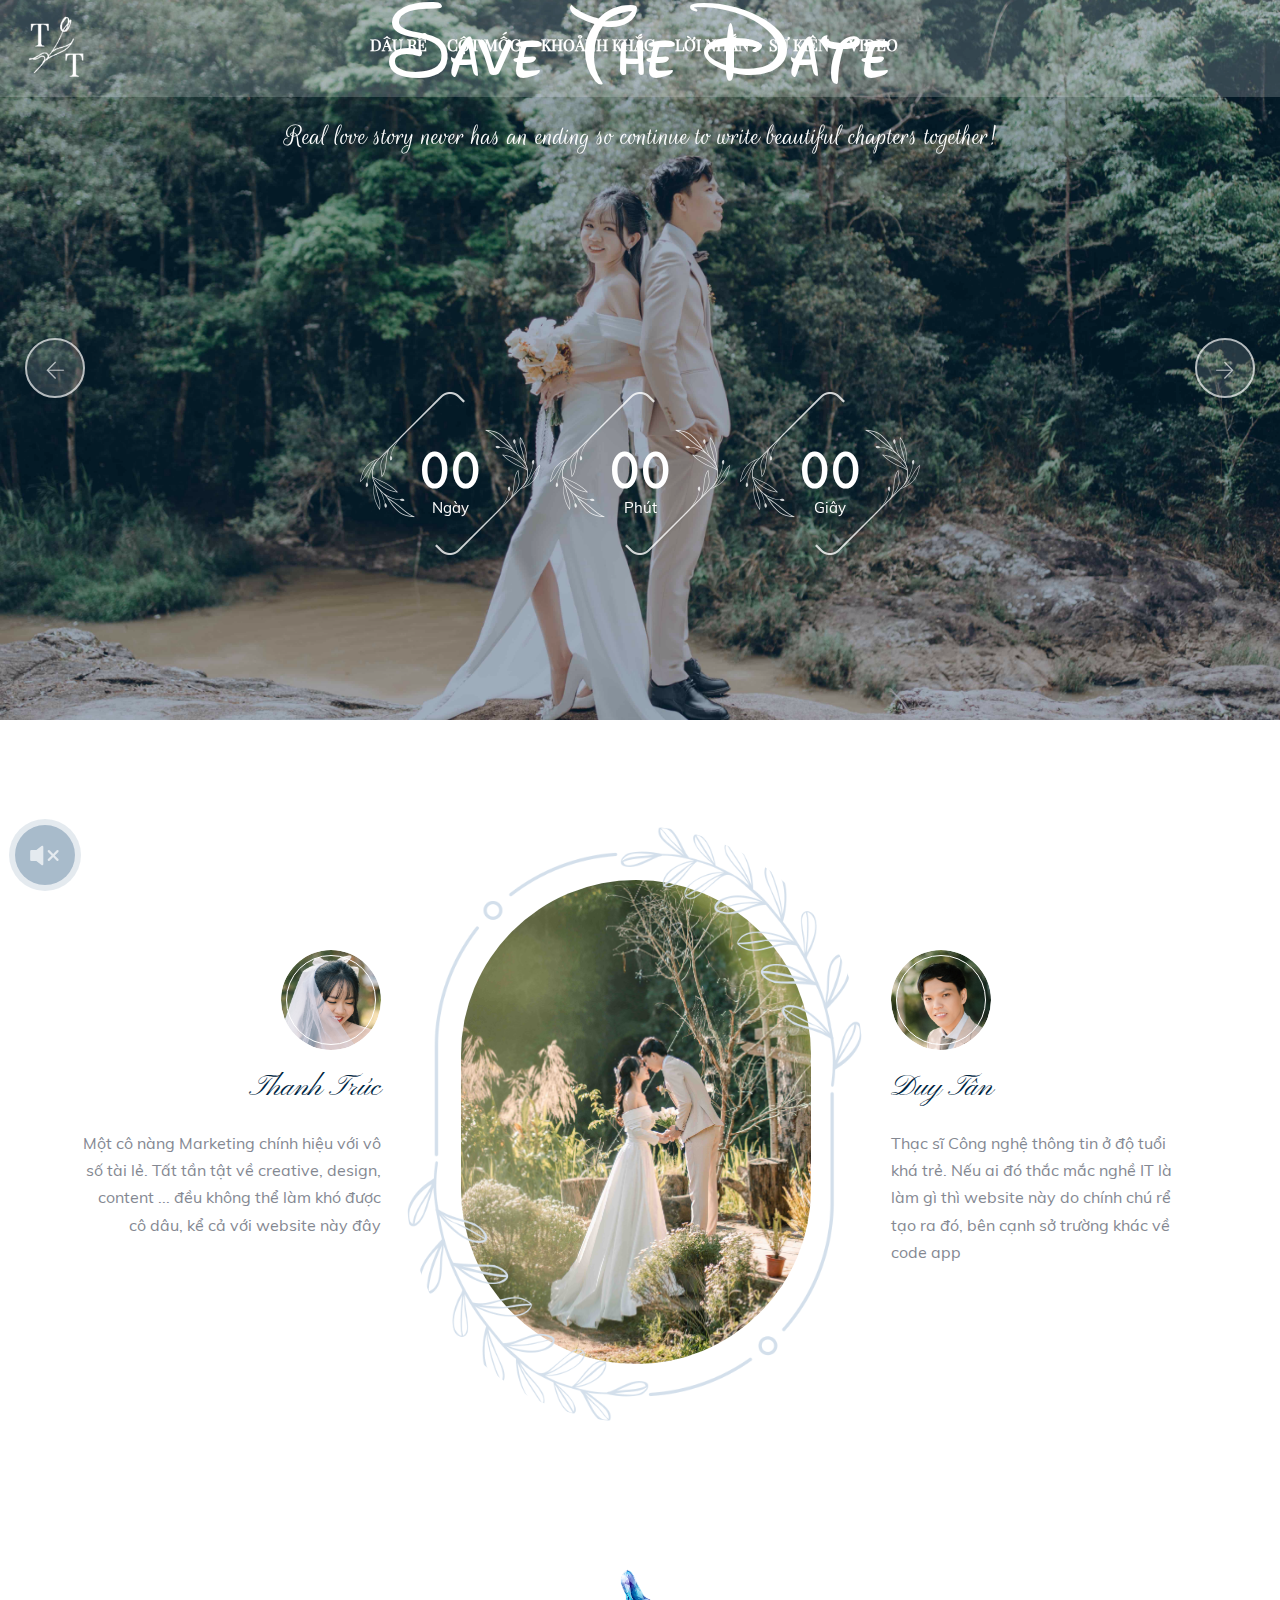
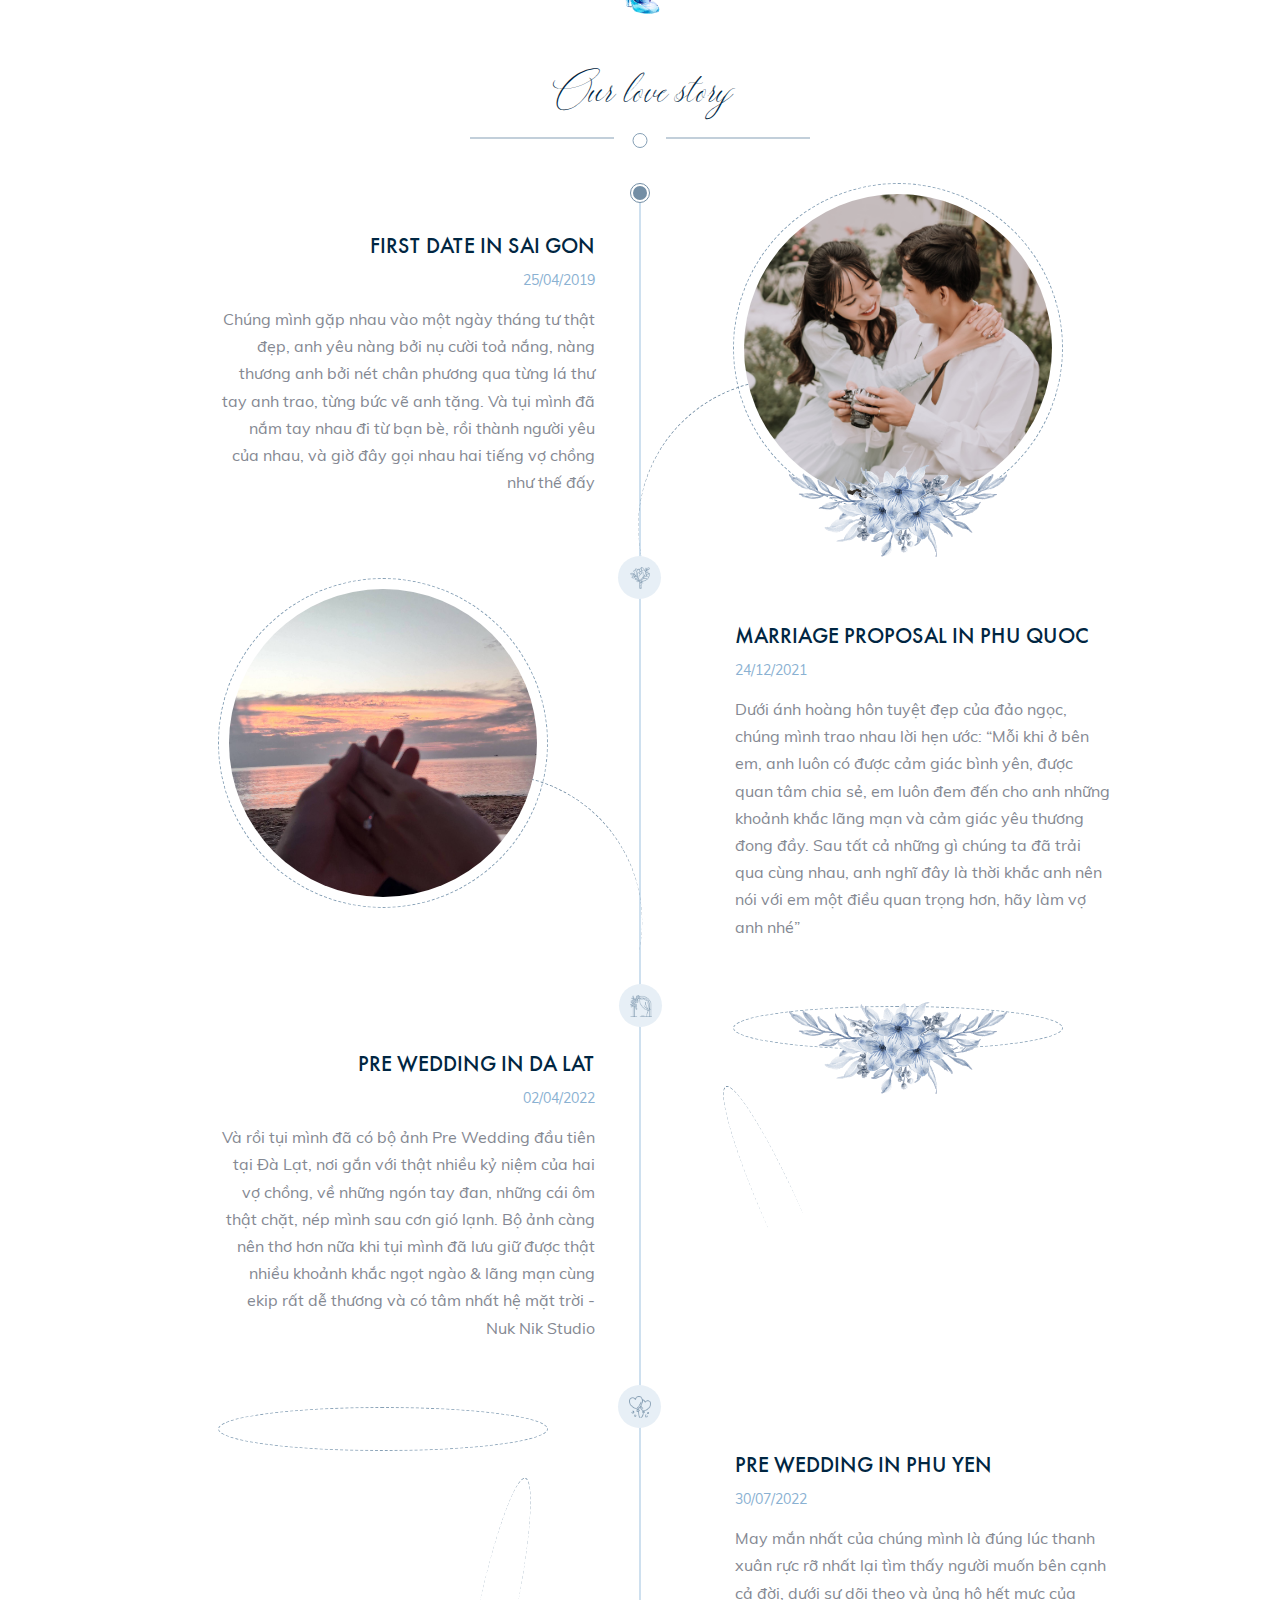
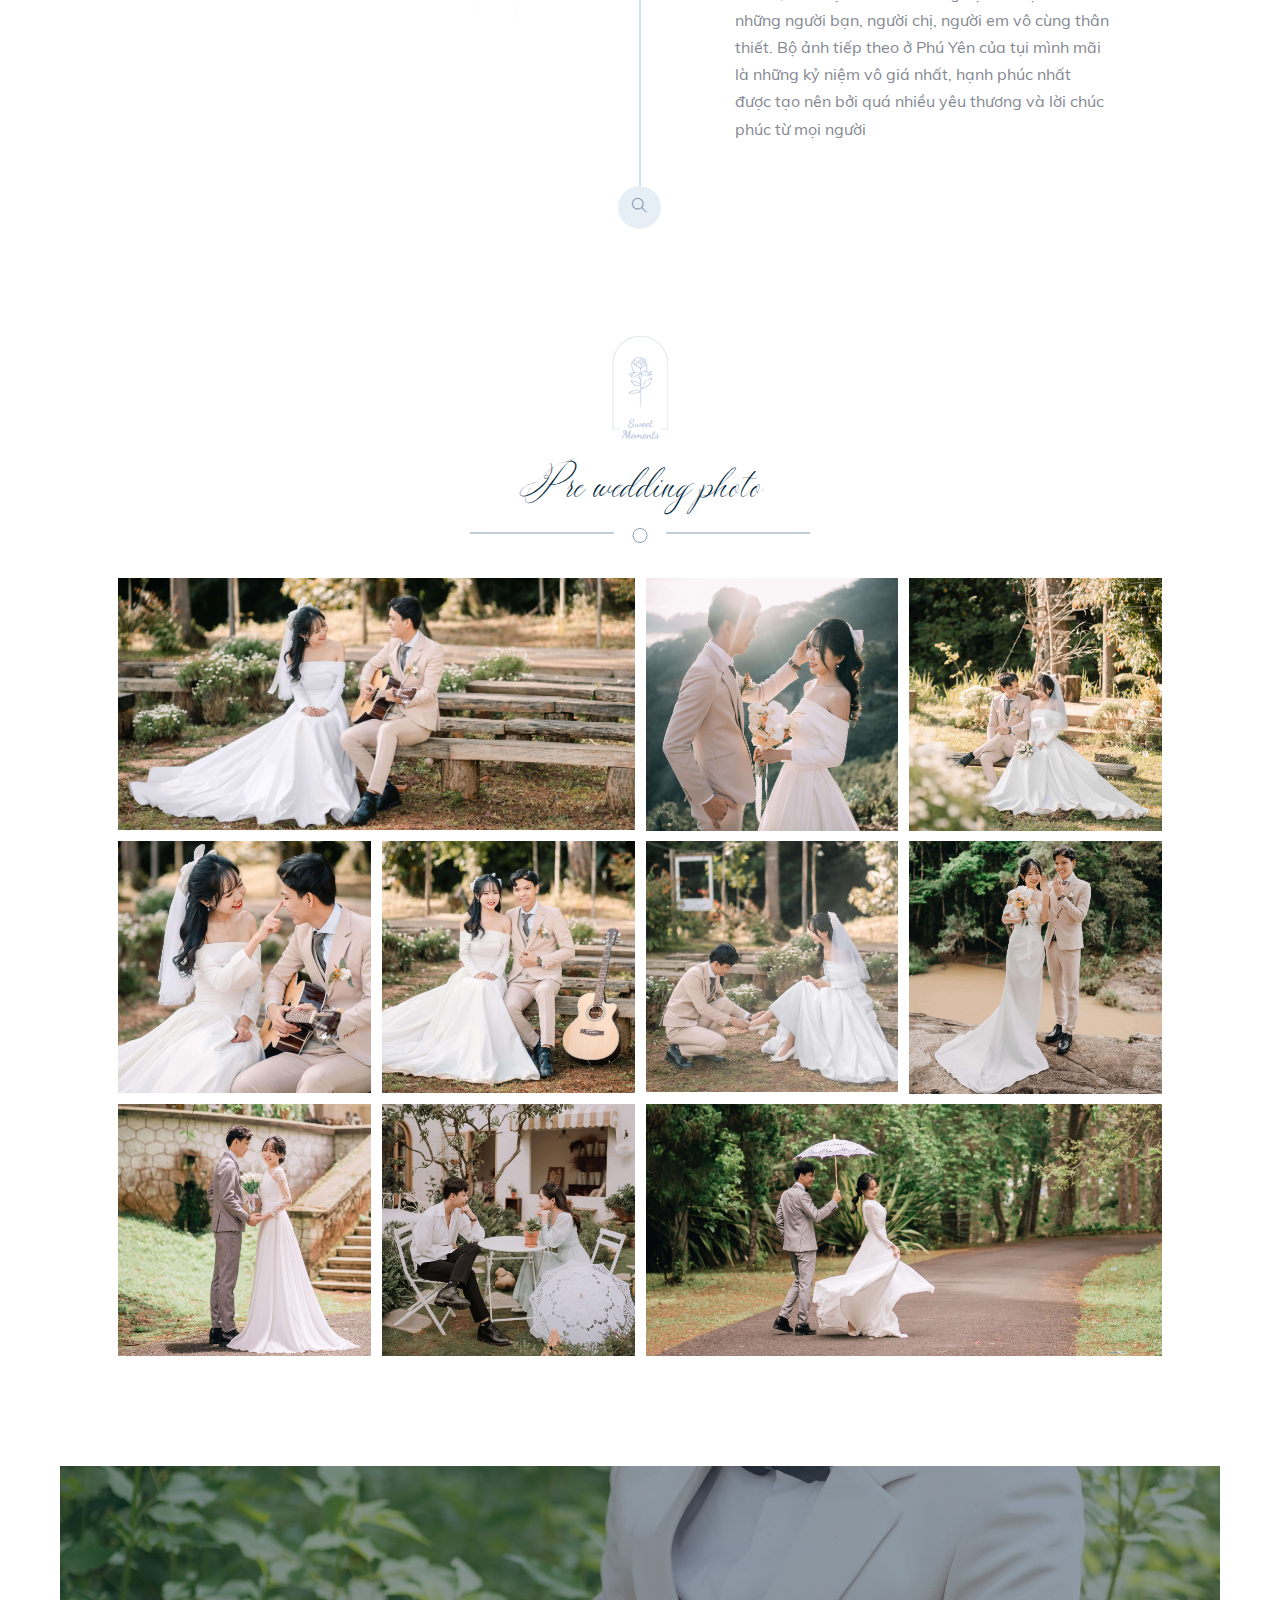
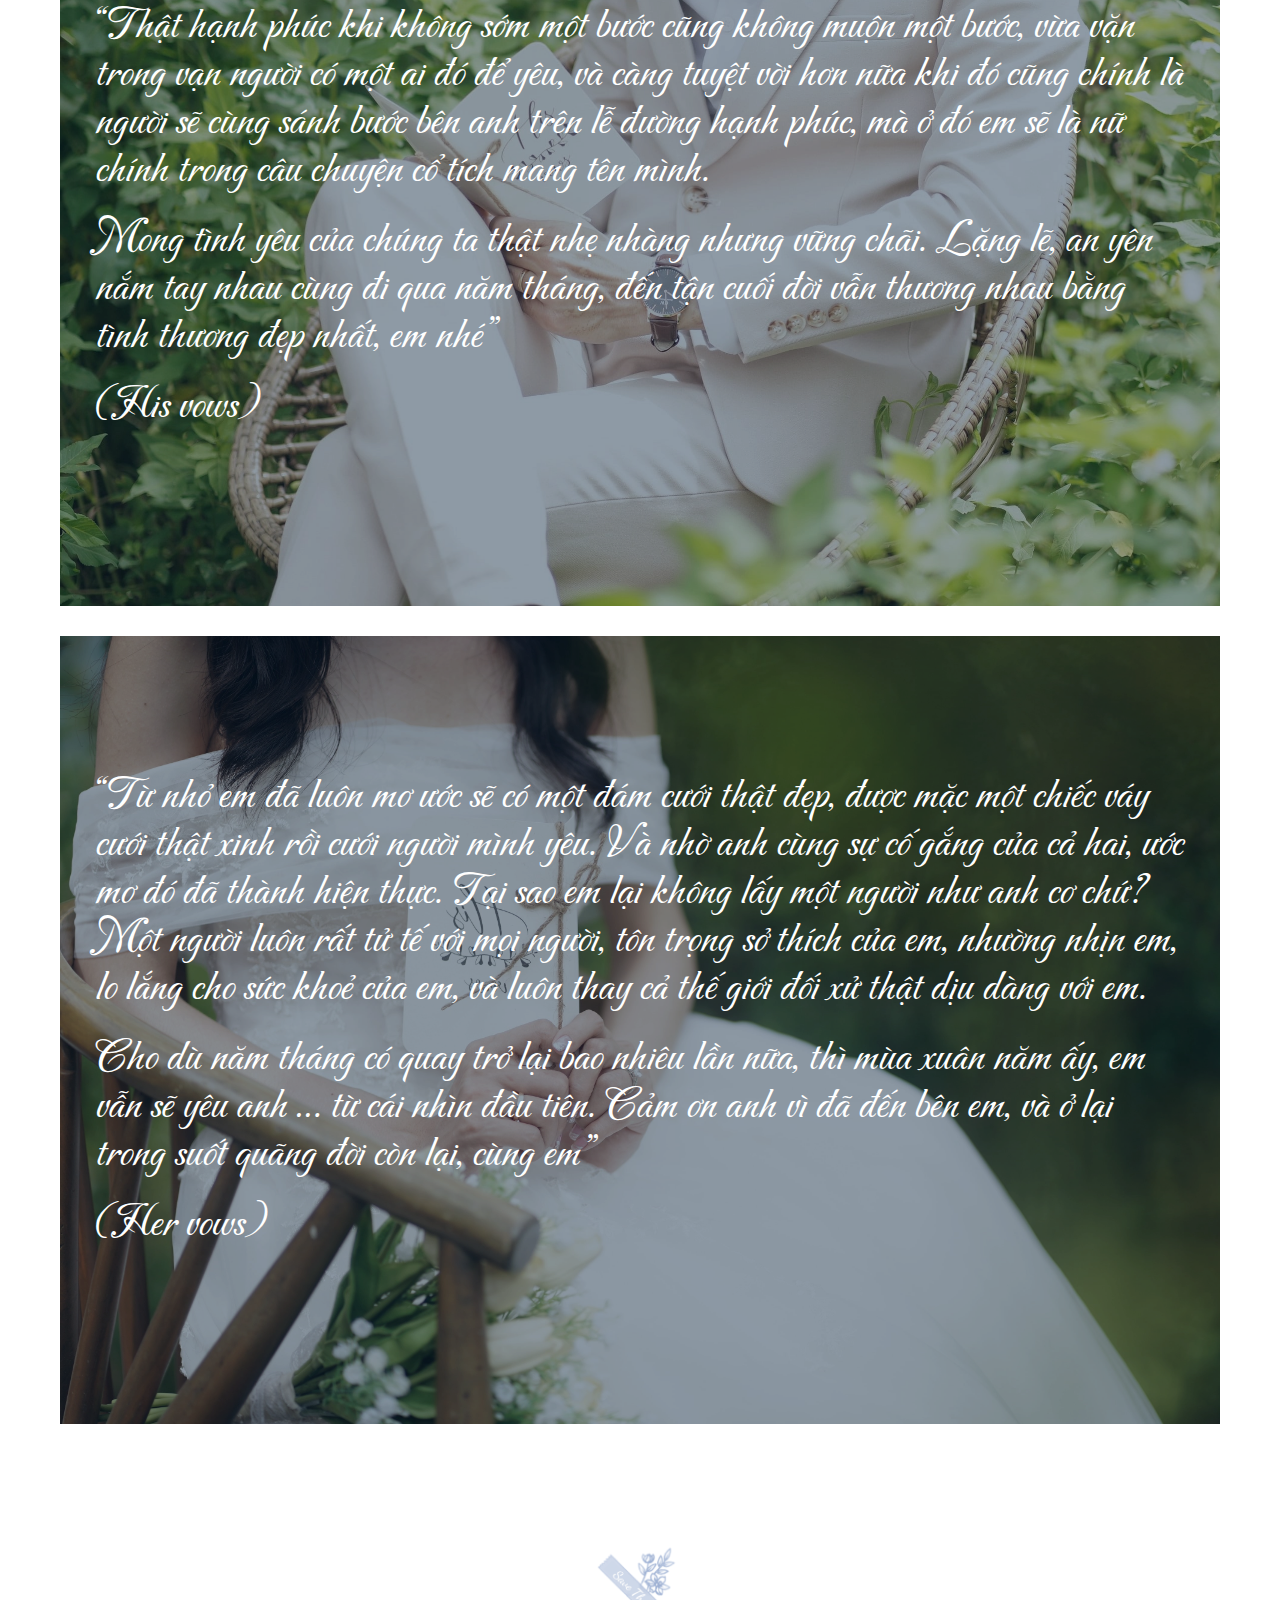
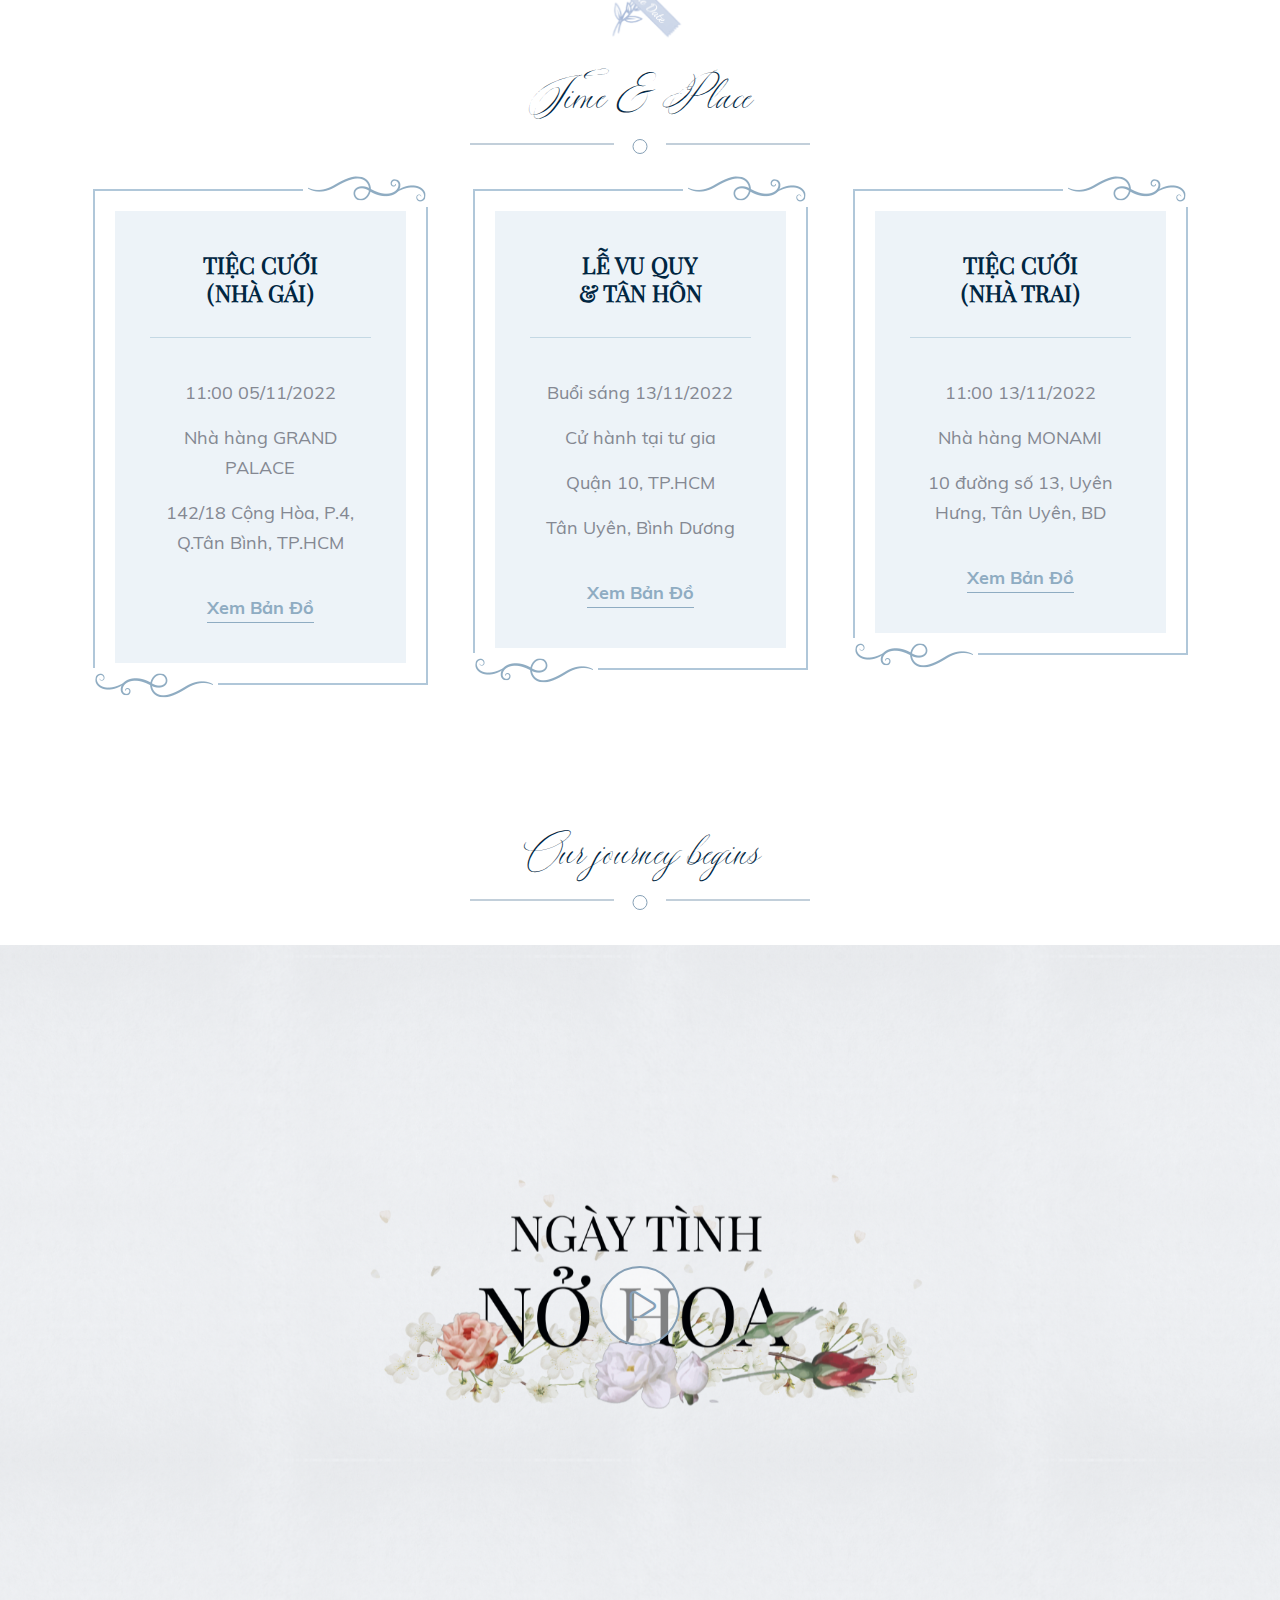
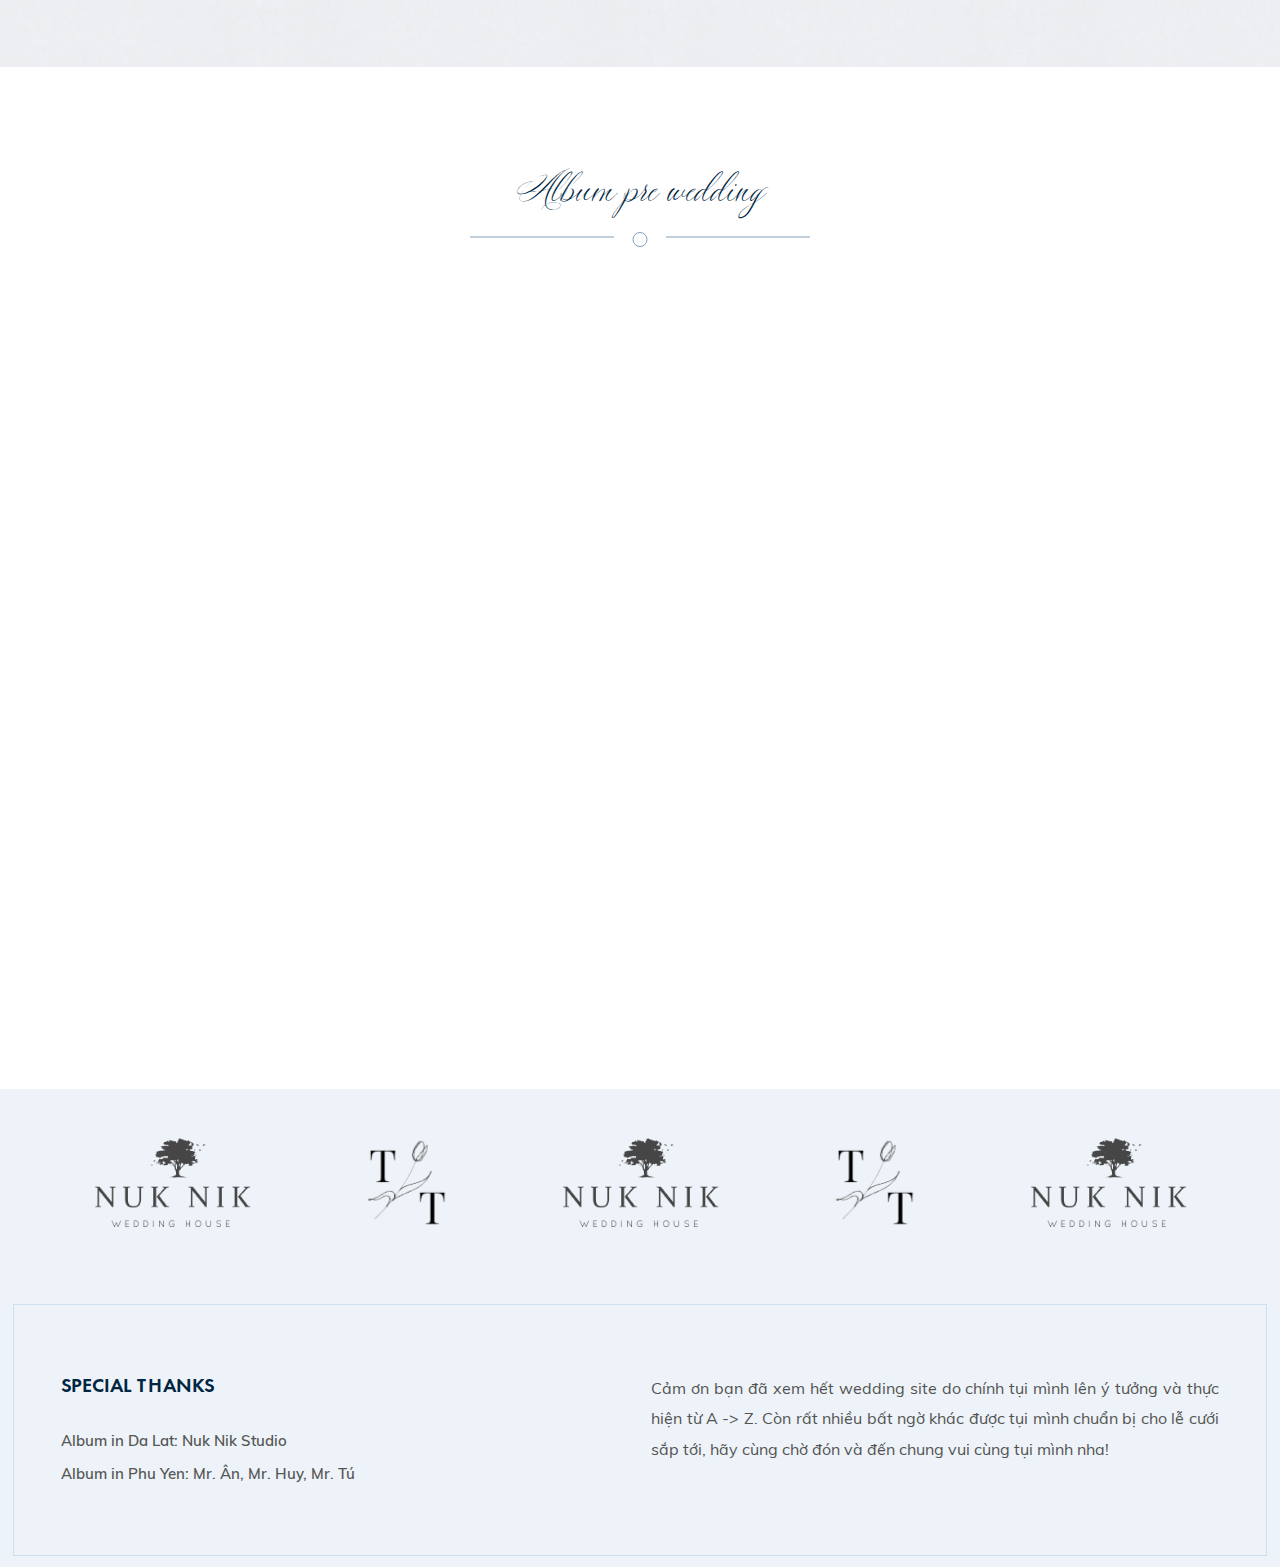
==== commit 02fcb33c: "Change video" ====
--- a/index.html
+++ b/index.html
@@ -2119,11 +2119,11 @@
                       <div class="wpo-video-item">
                         <div class="wpo-video-img">
                           <img
-                            src="asset/images/story.jpg"
+                            src="asset/images/story.png"
                             alt=""
                           />
                           <a
-                            href="https://www.youtube.com/embed/xQNRIMePRVc"
+                            href="https://www.youtube.com/embed/v-l4Fu9aBd4"
                             class="video-btn"
                             data-type="iframe"
                             ><i class="fi flaticon-play"></i
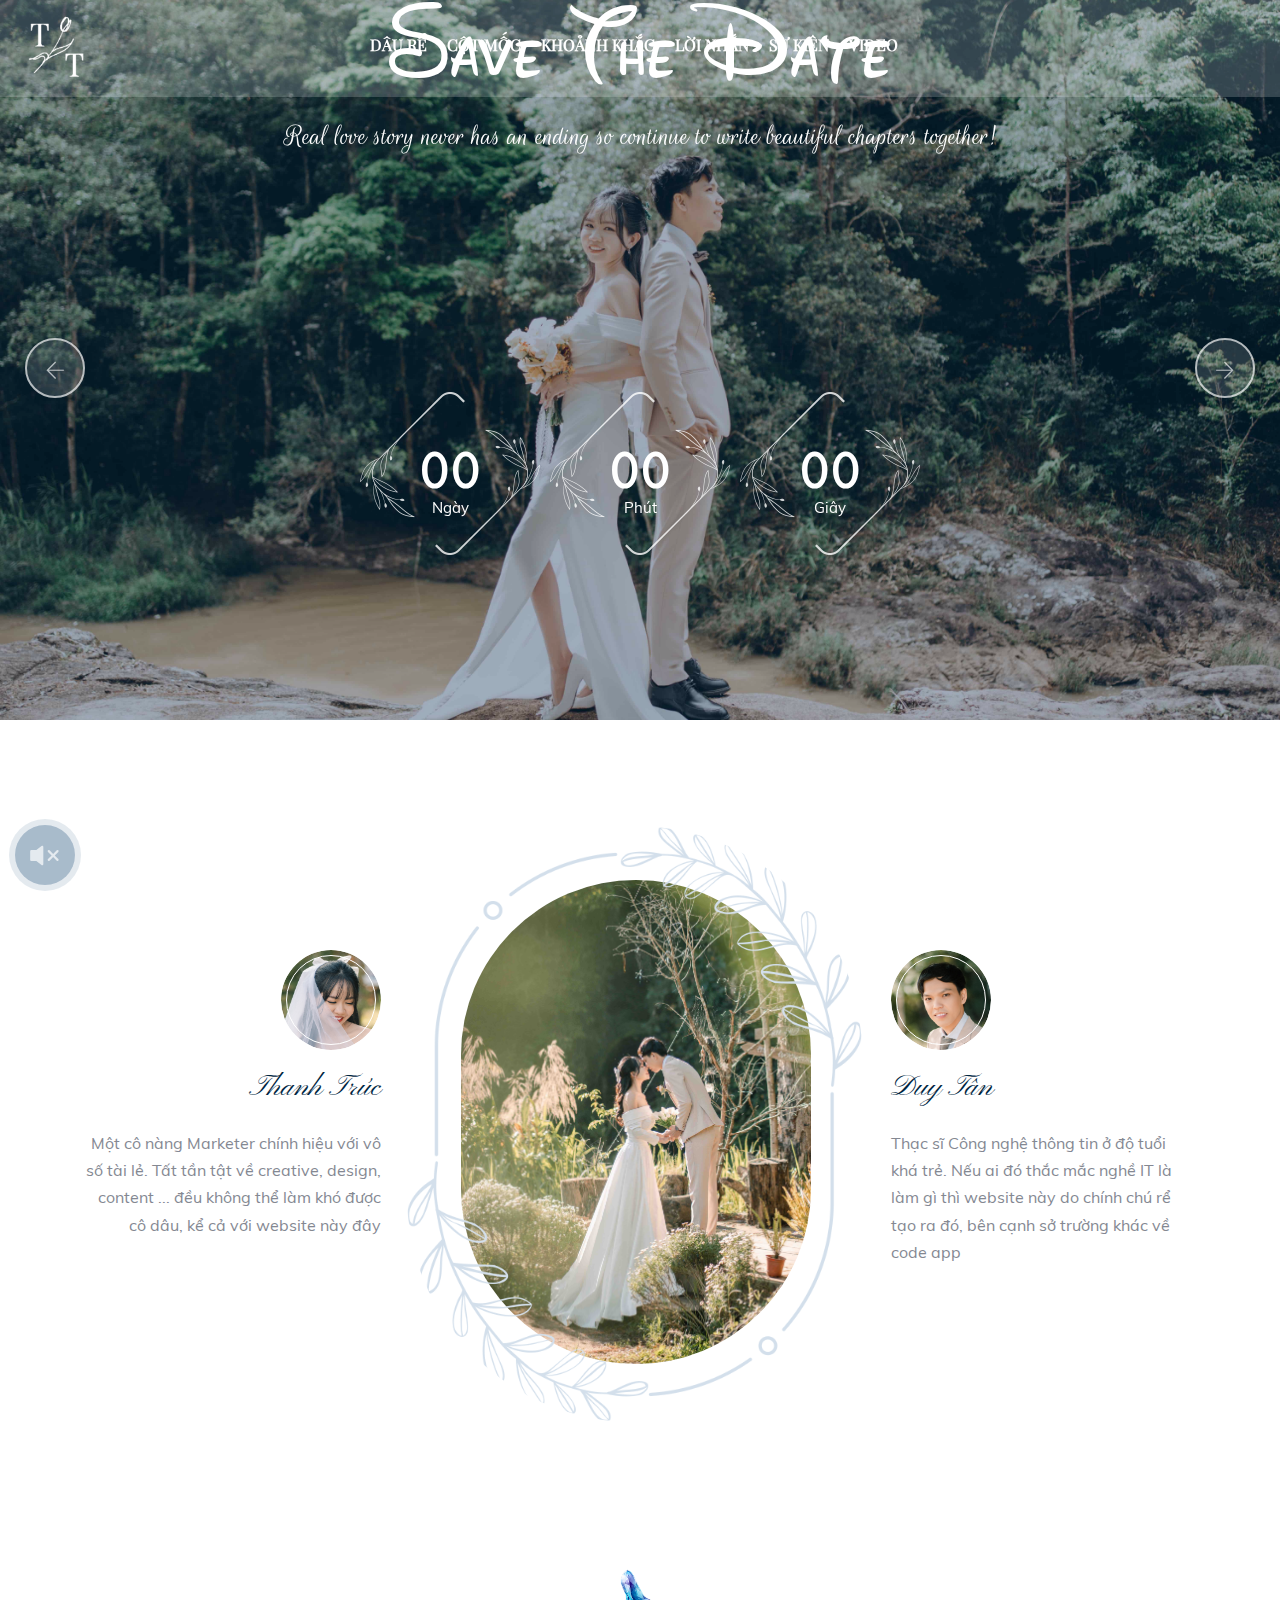
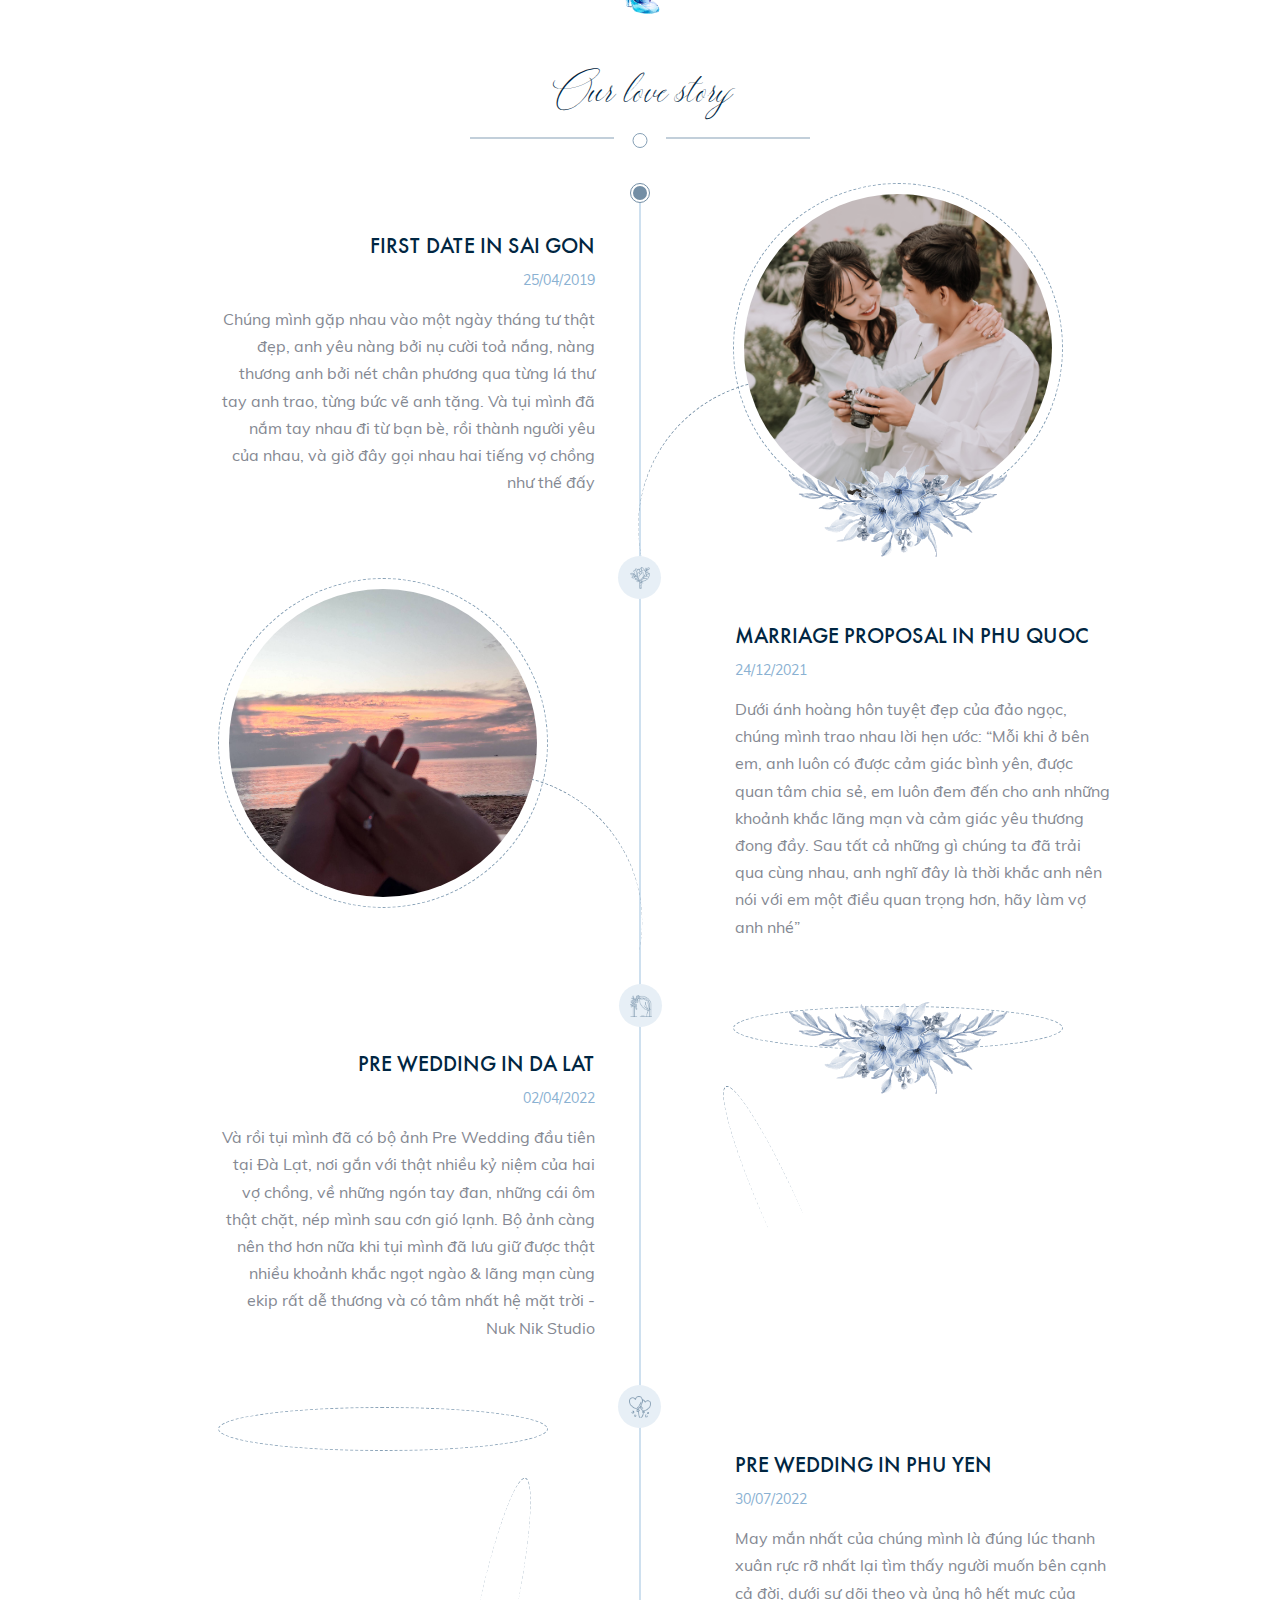
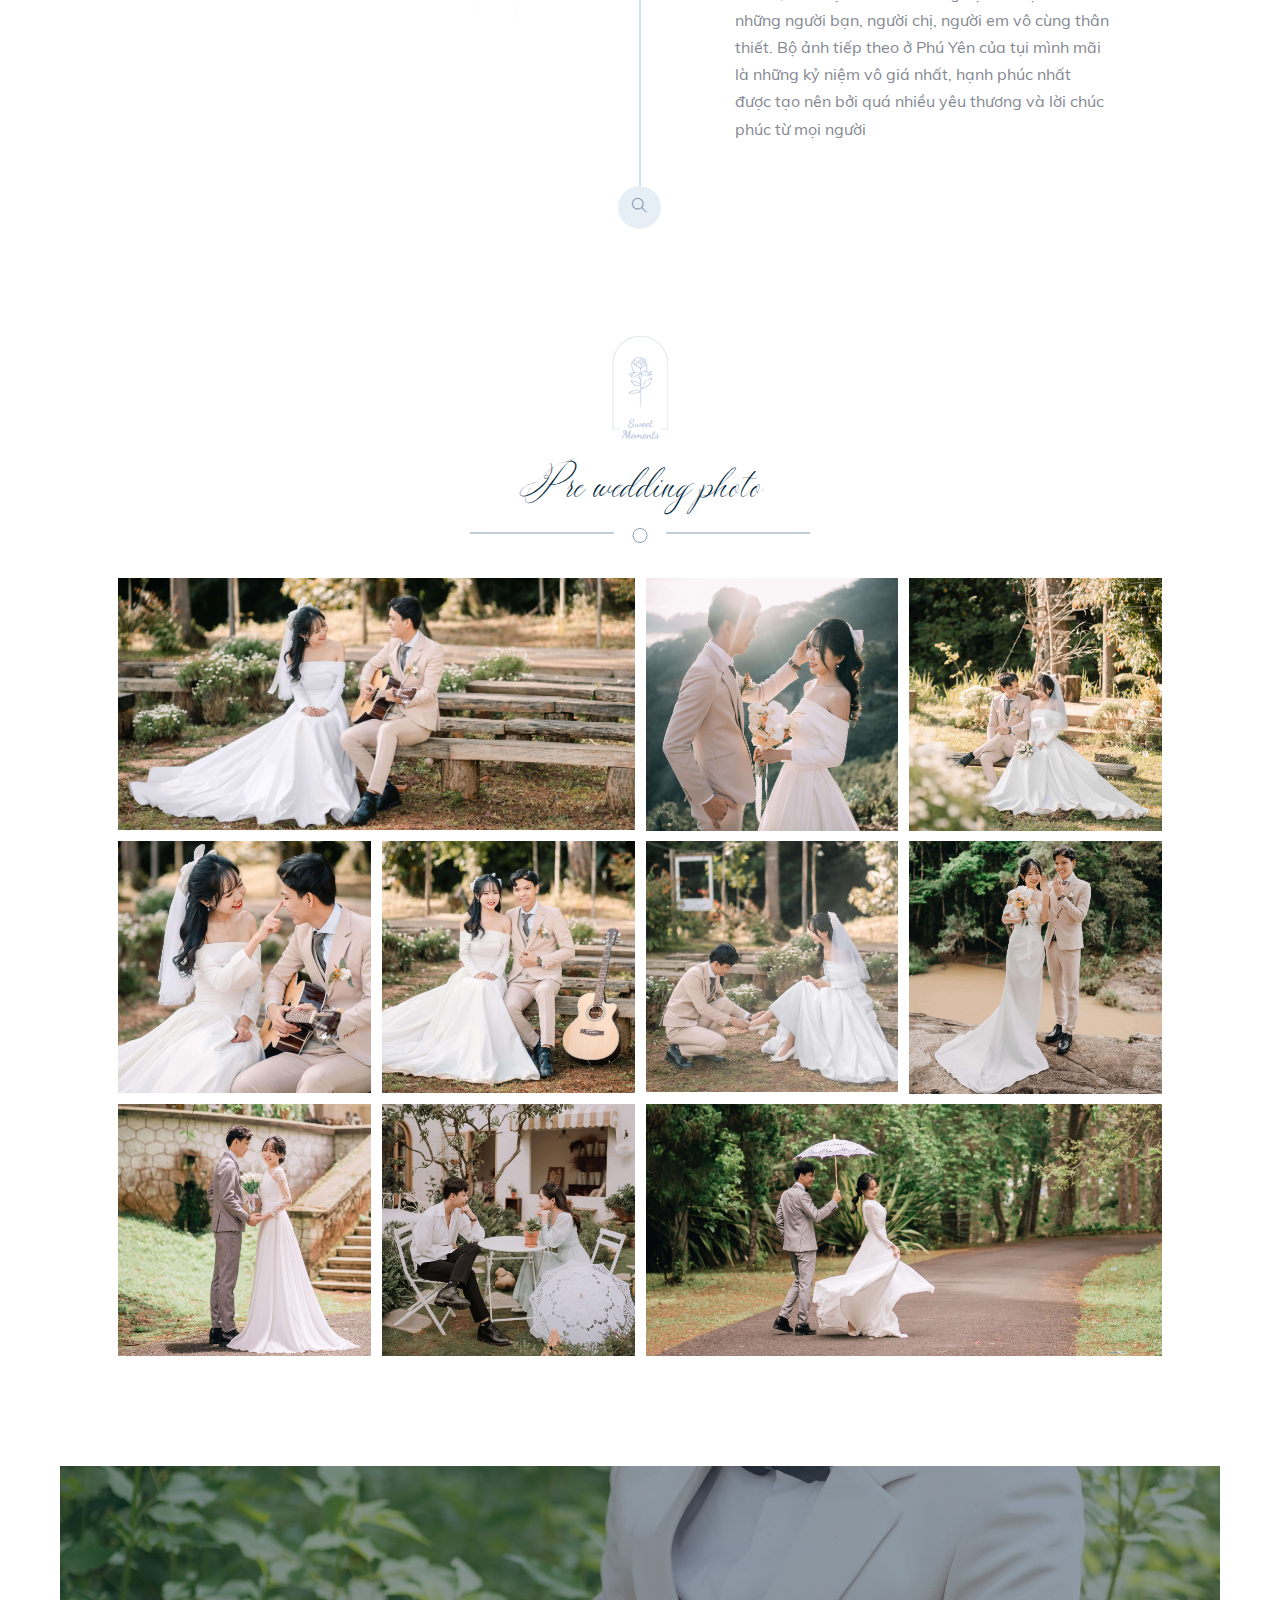
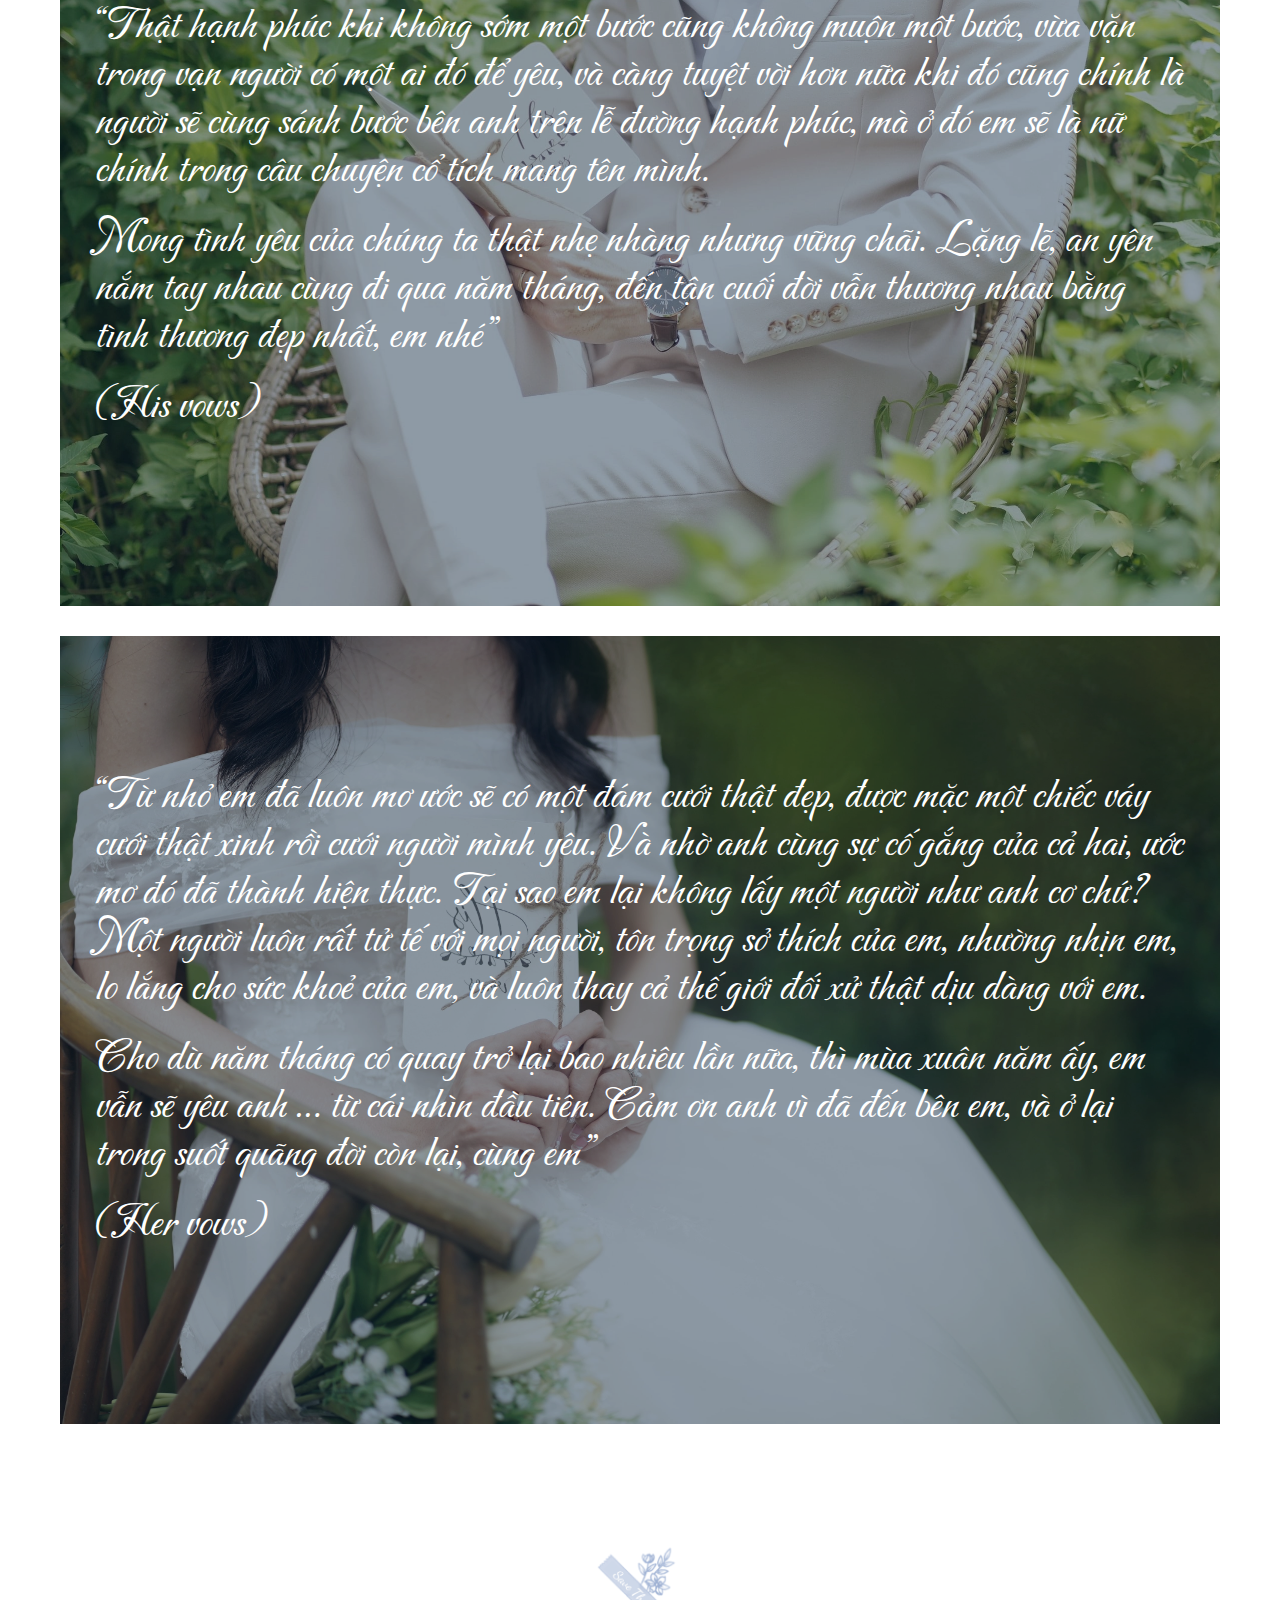
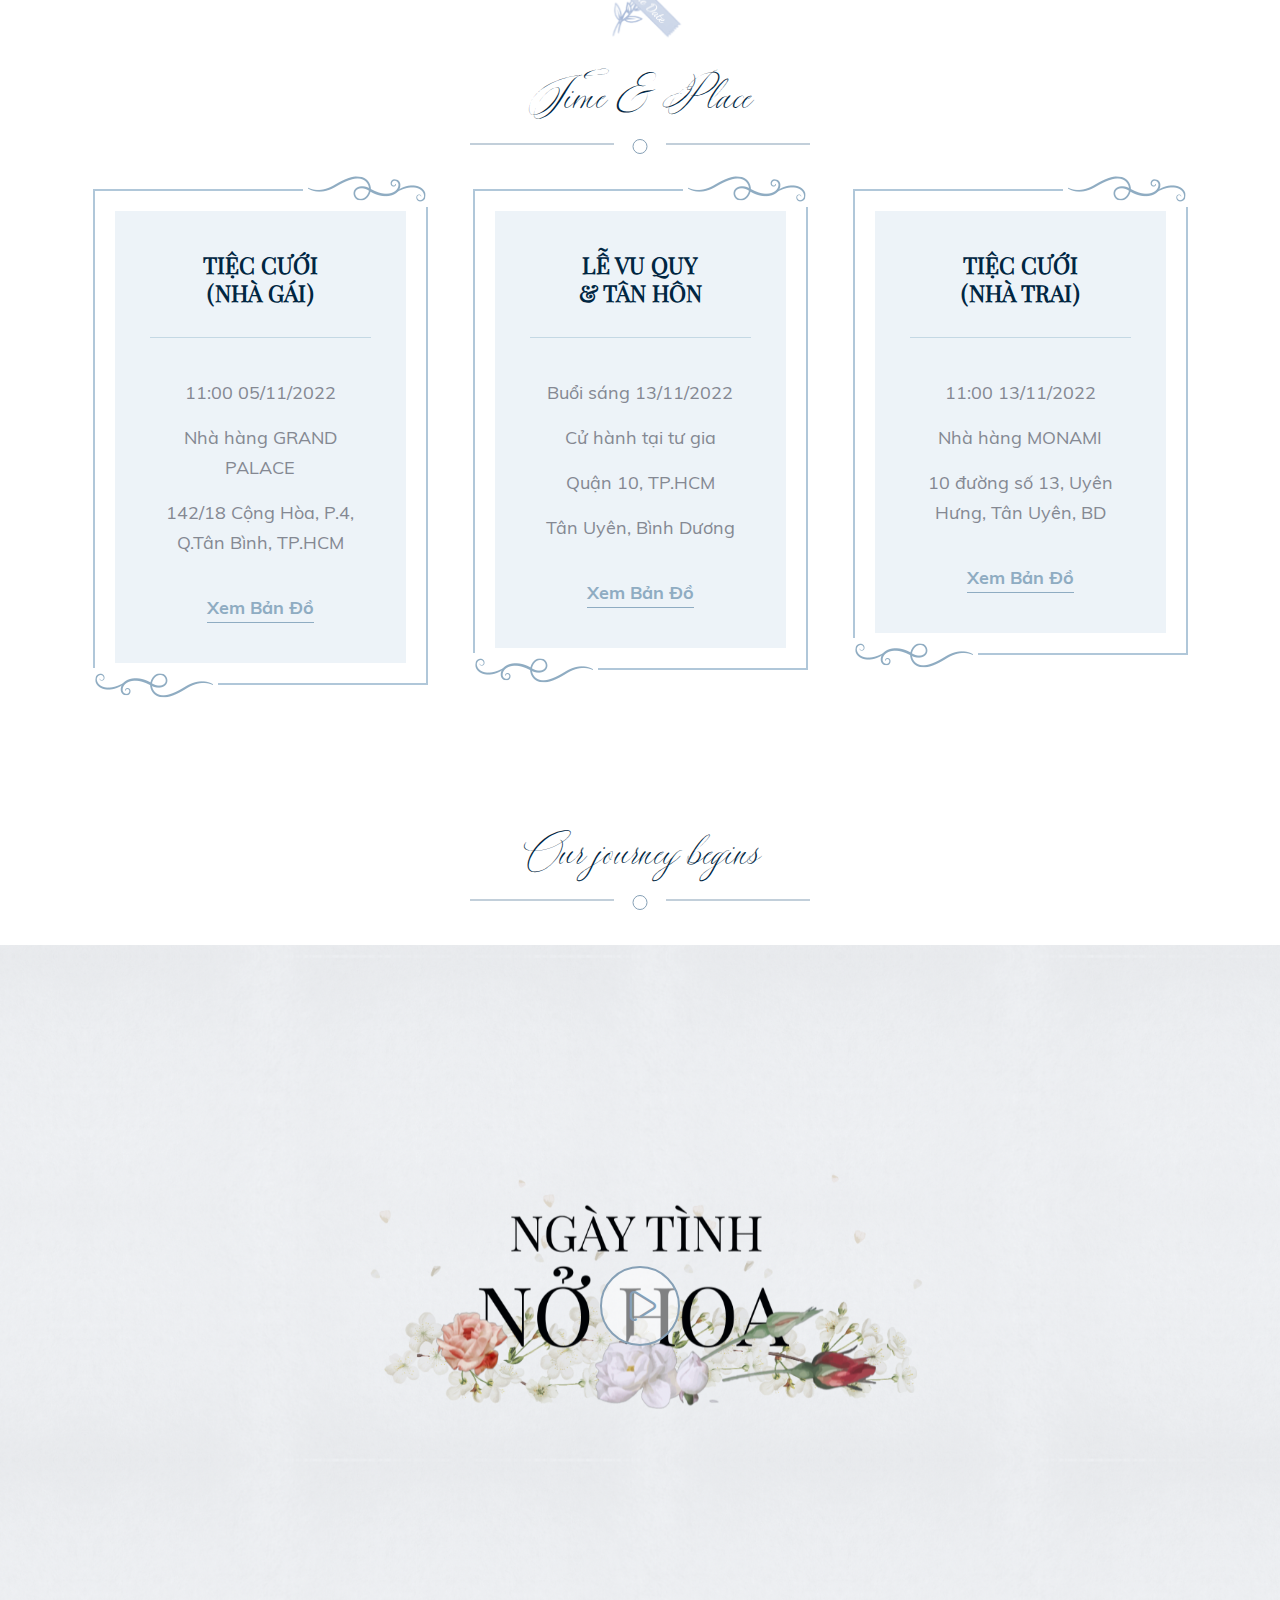
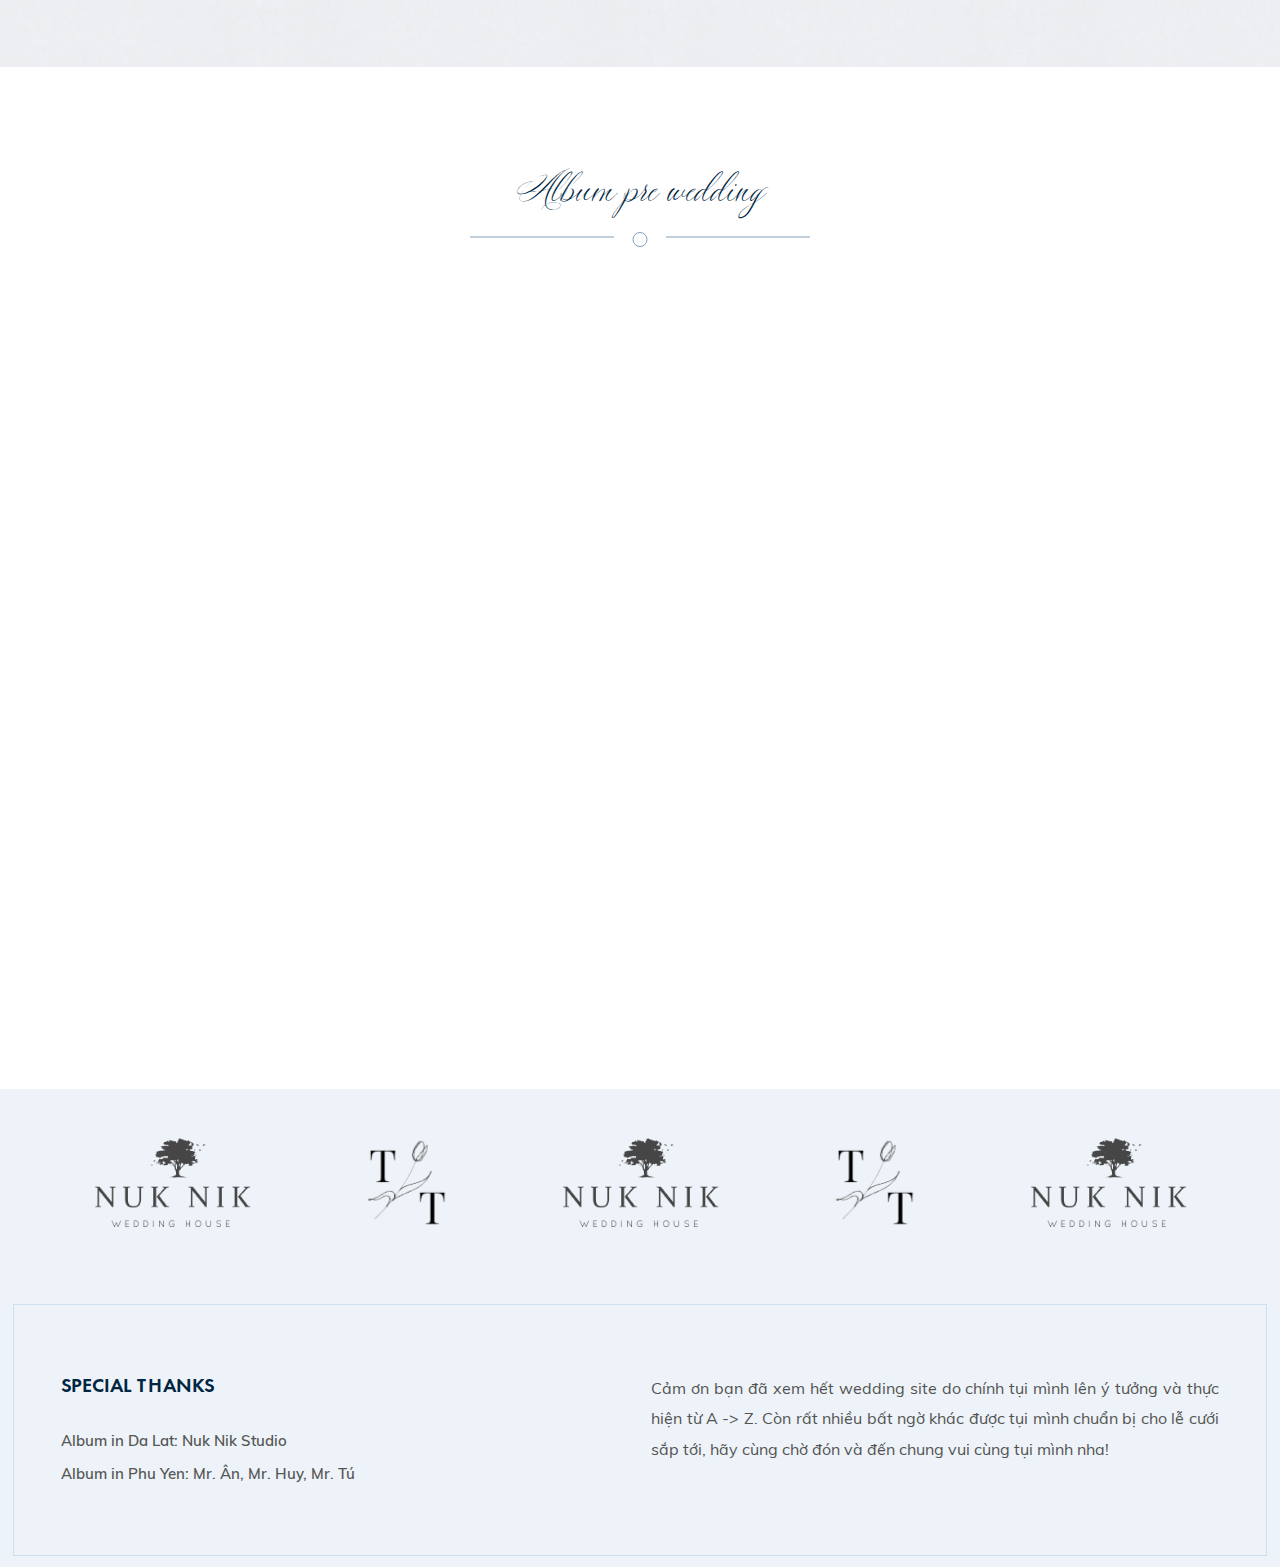
==== commit f74c6f3d: "Change wording" ====
--- a/index.html
+++ b/index.html
@@ -1225,7 +1225,7 @@
                                 </div>
                                 <h3>Thanh Trúc</h3>
                                 <p>
-                                  Một cô nàng Marketing chính hiệu với vô số tài
+                                  Một cô nàng Marketer chính hiệu với vô số tài
                                   lẻ. Tất tần tật về creative, design, content
                                   ... đều không thể làm khó được cô dâu, kể cả
                                   với website này đây
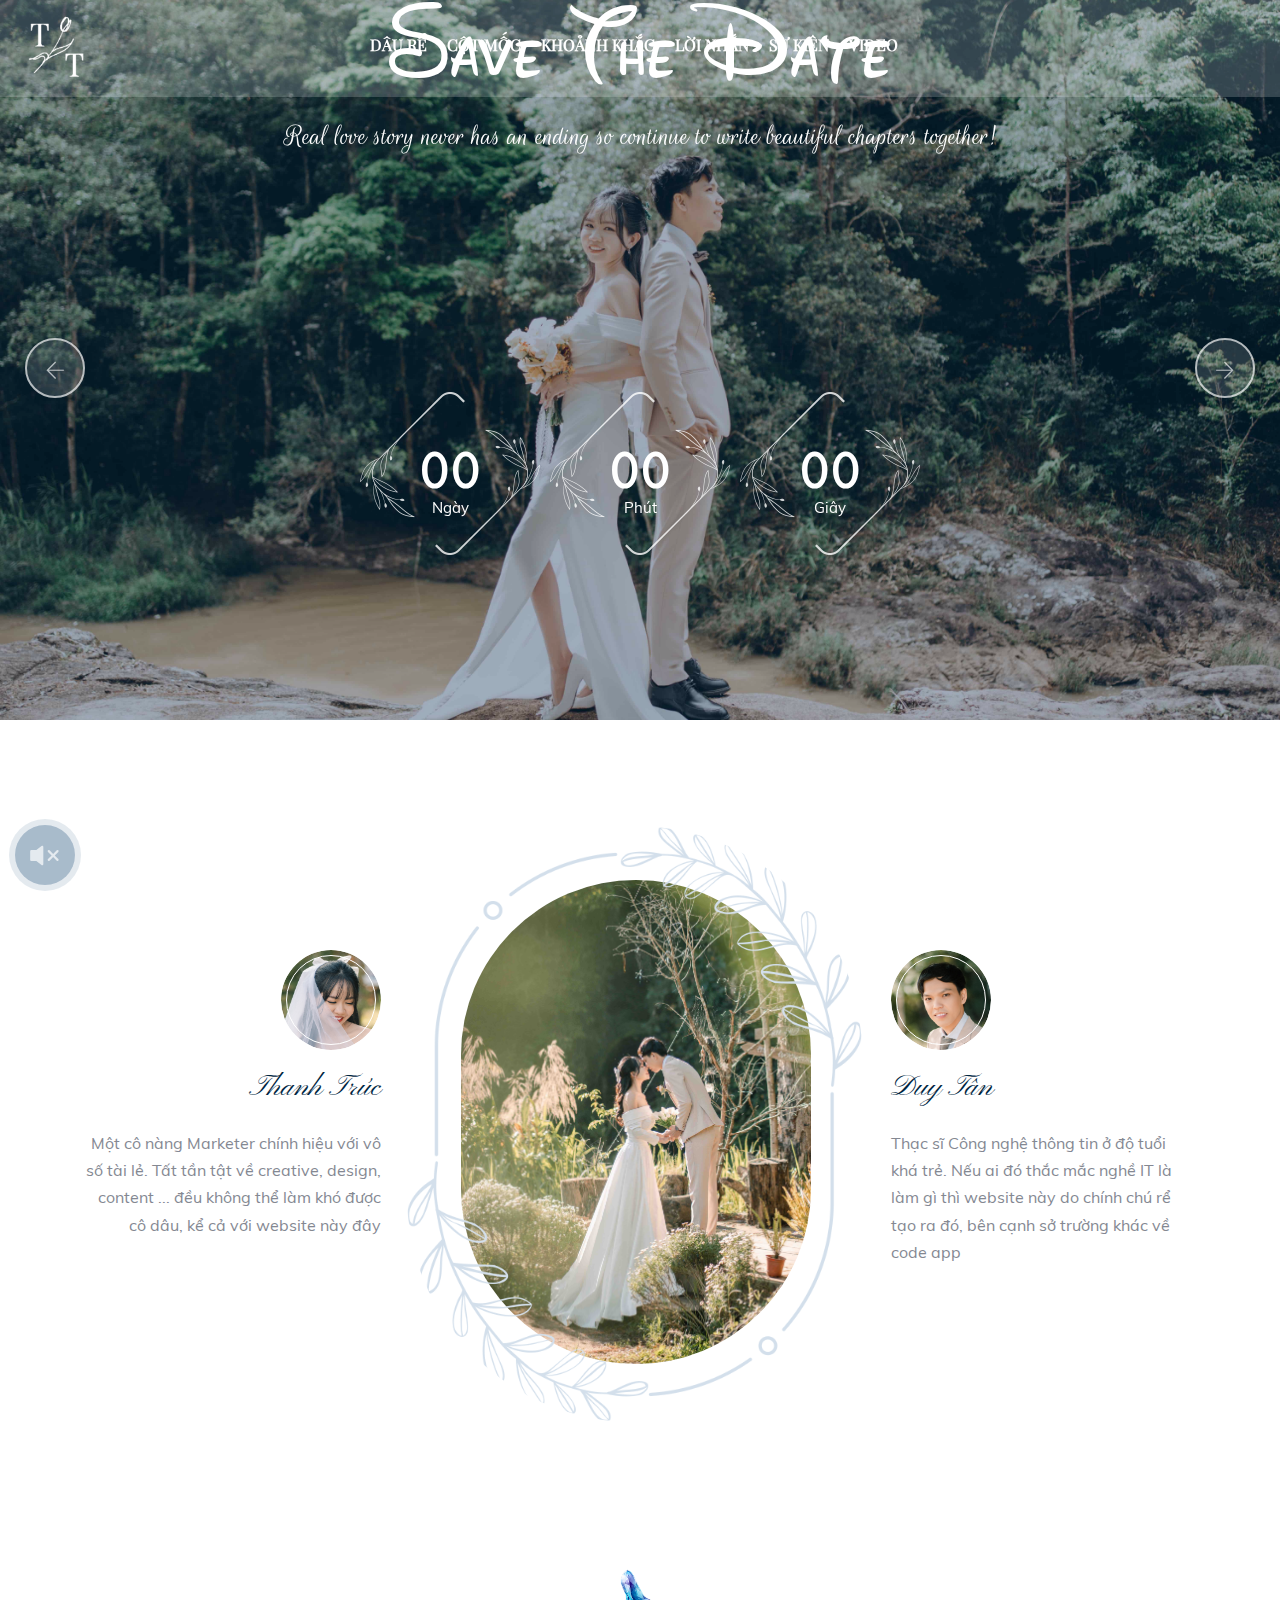
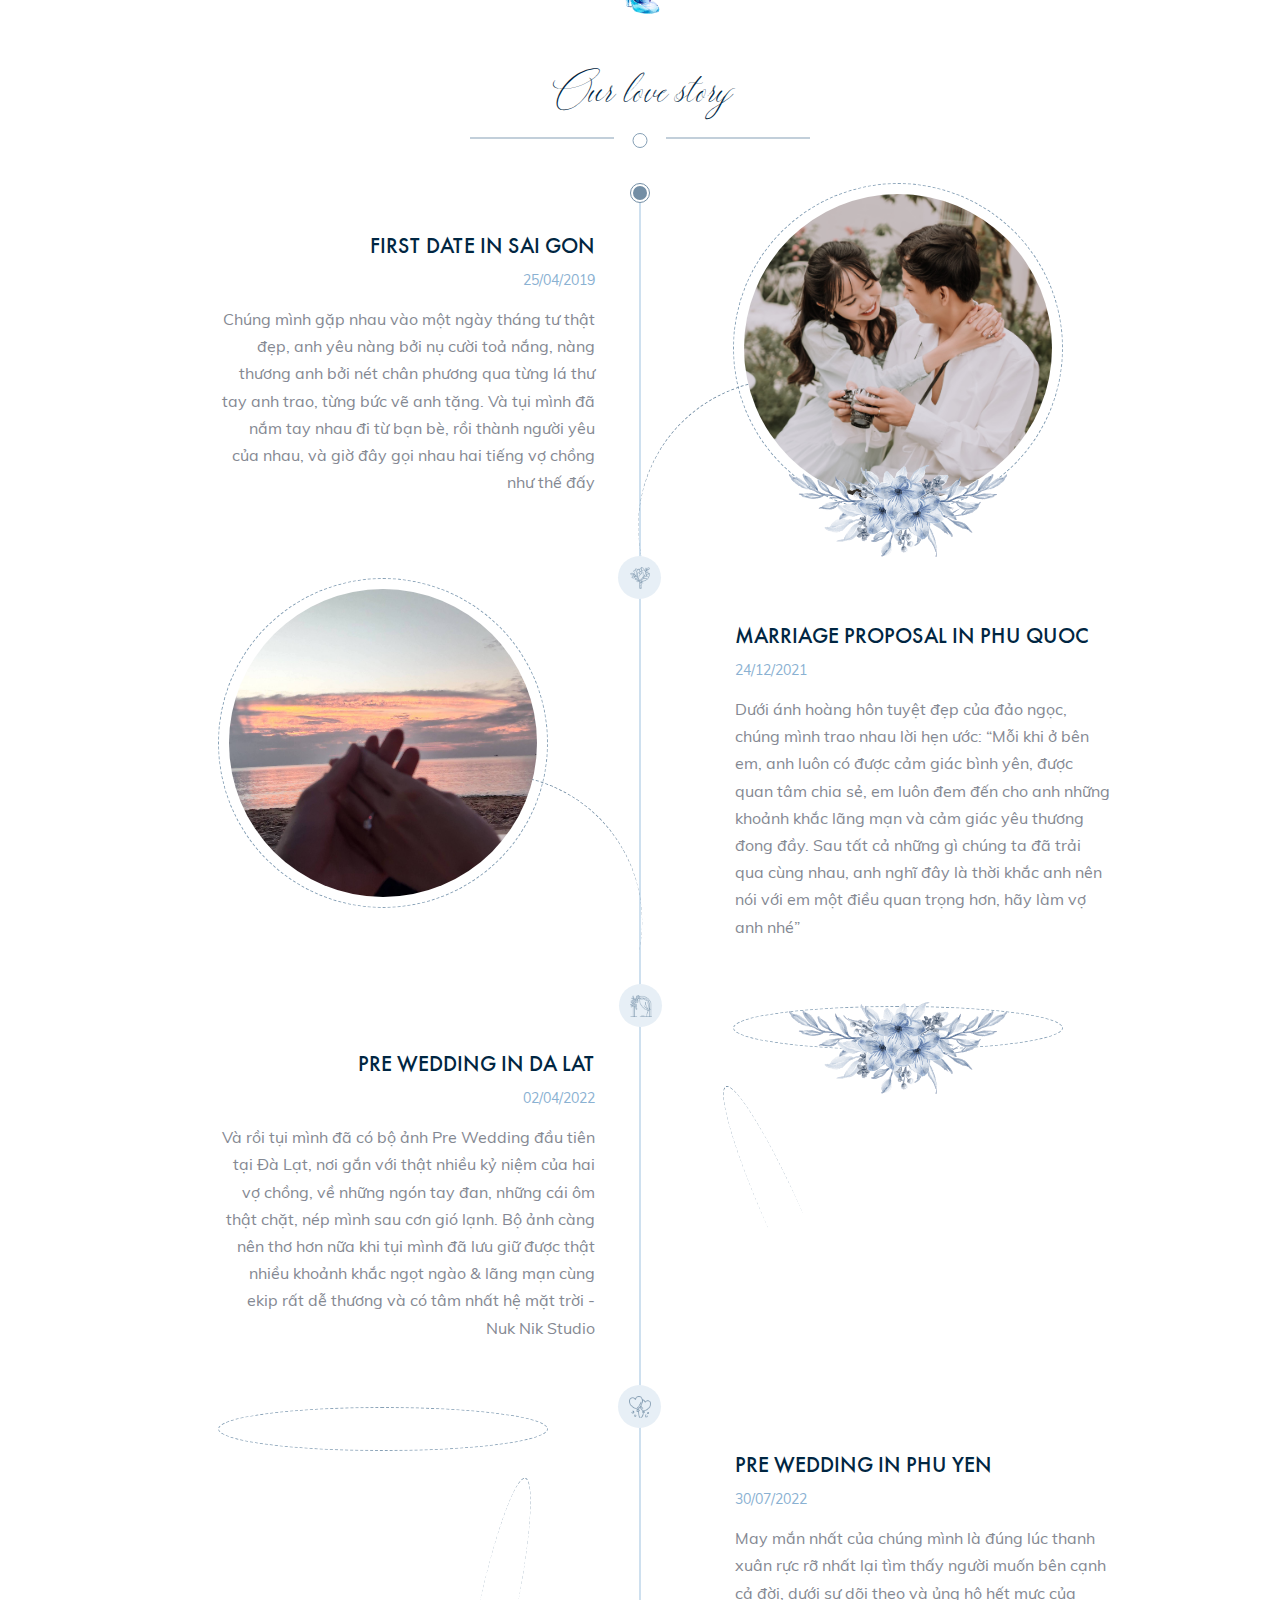
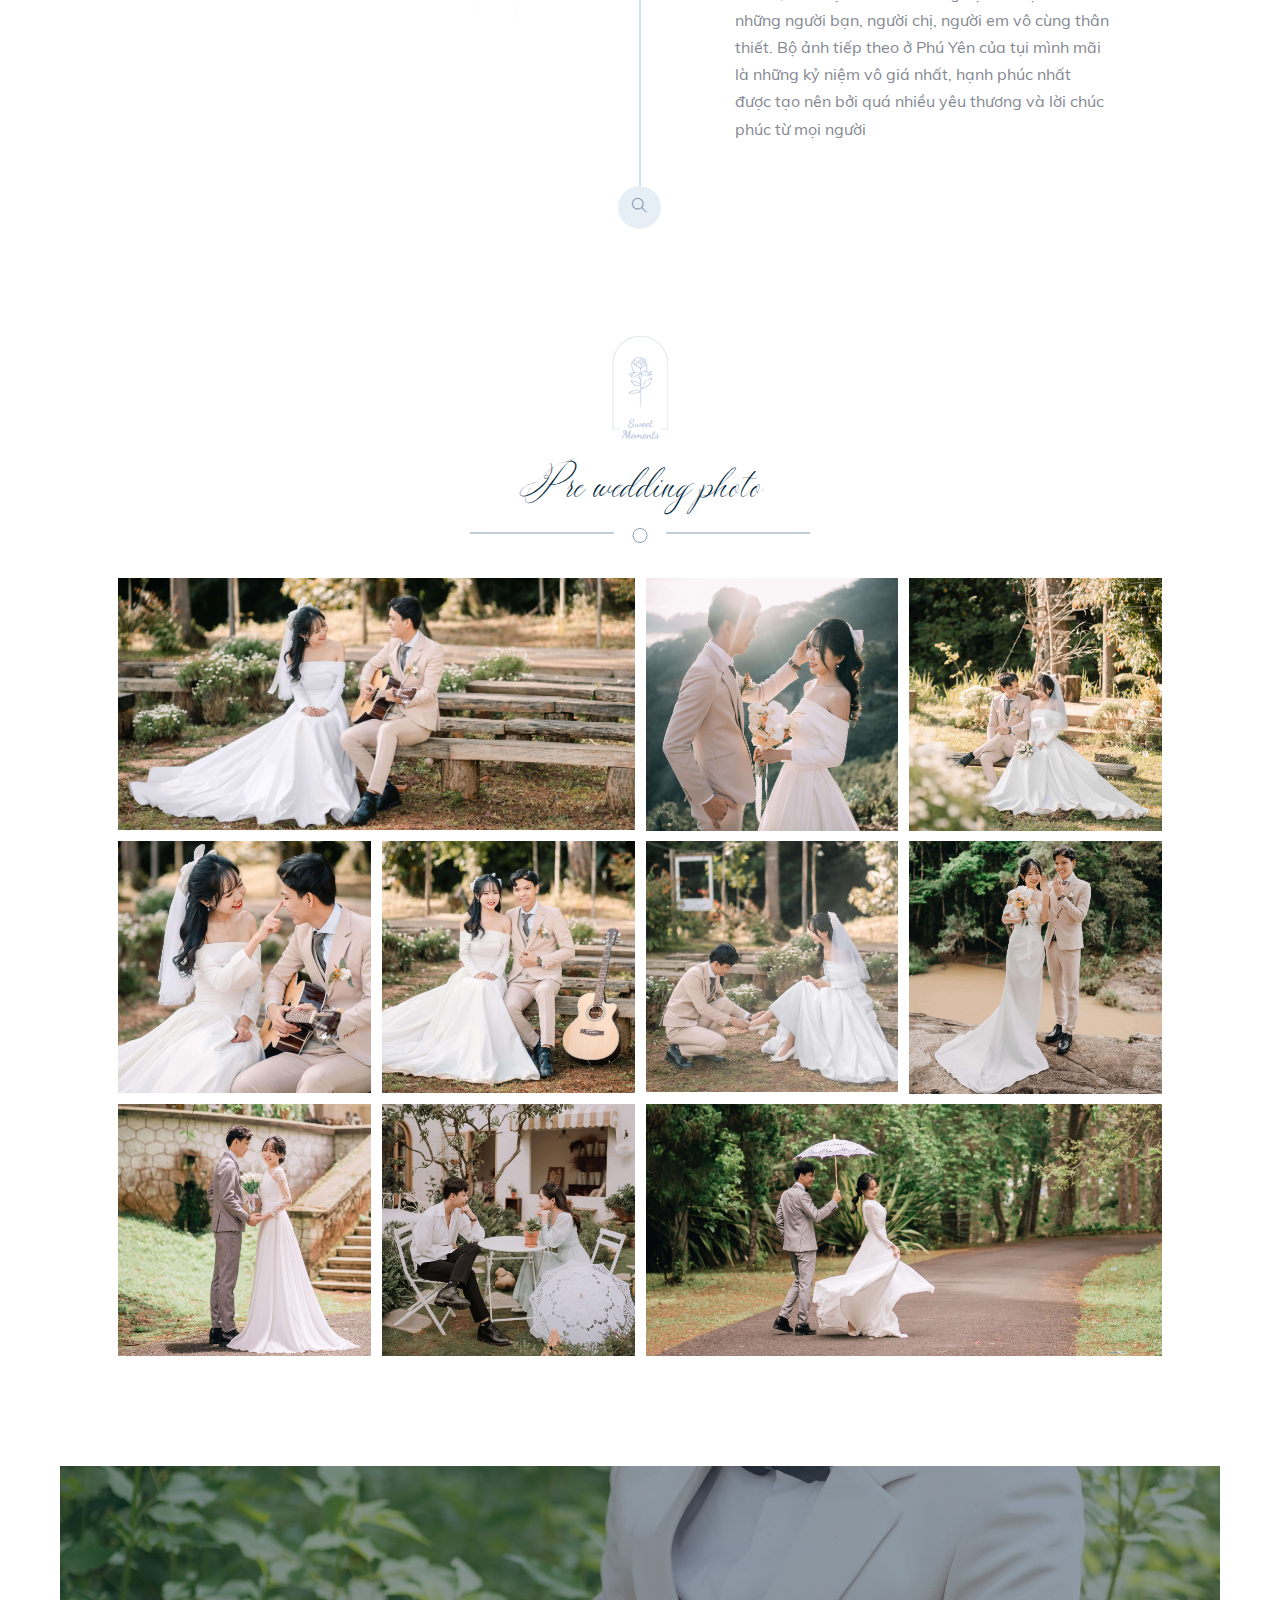
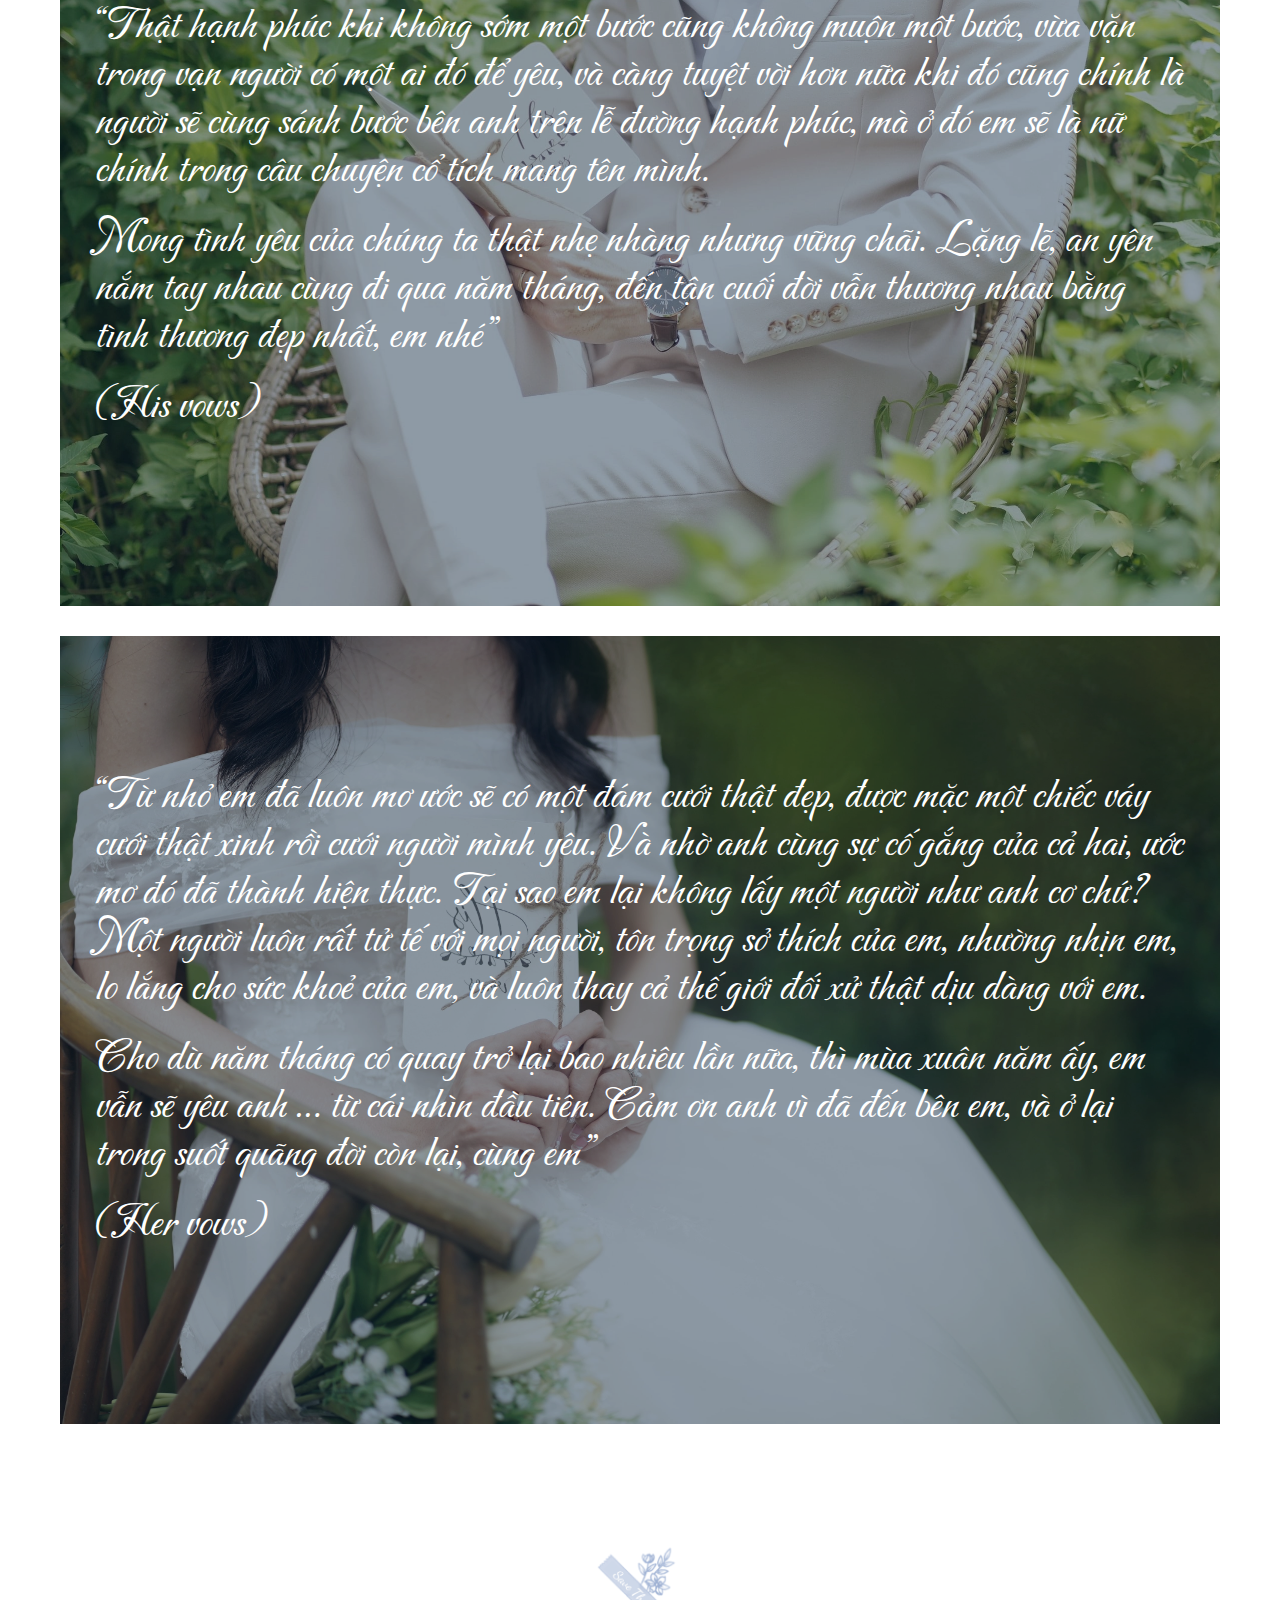
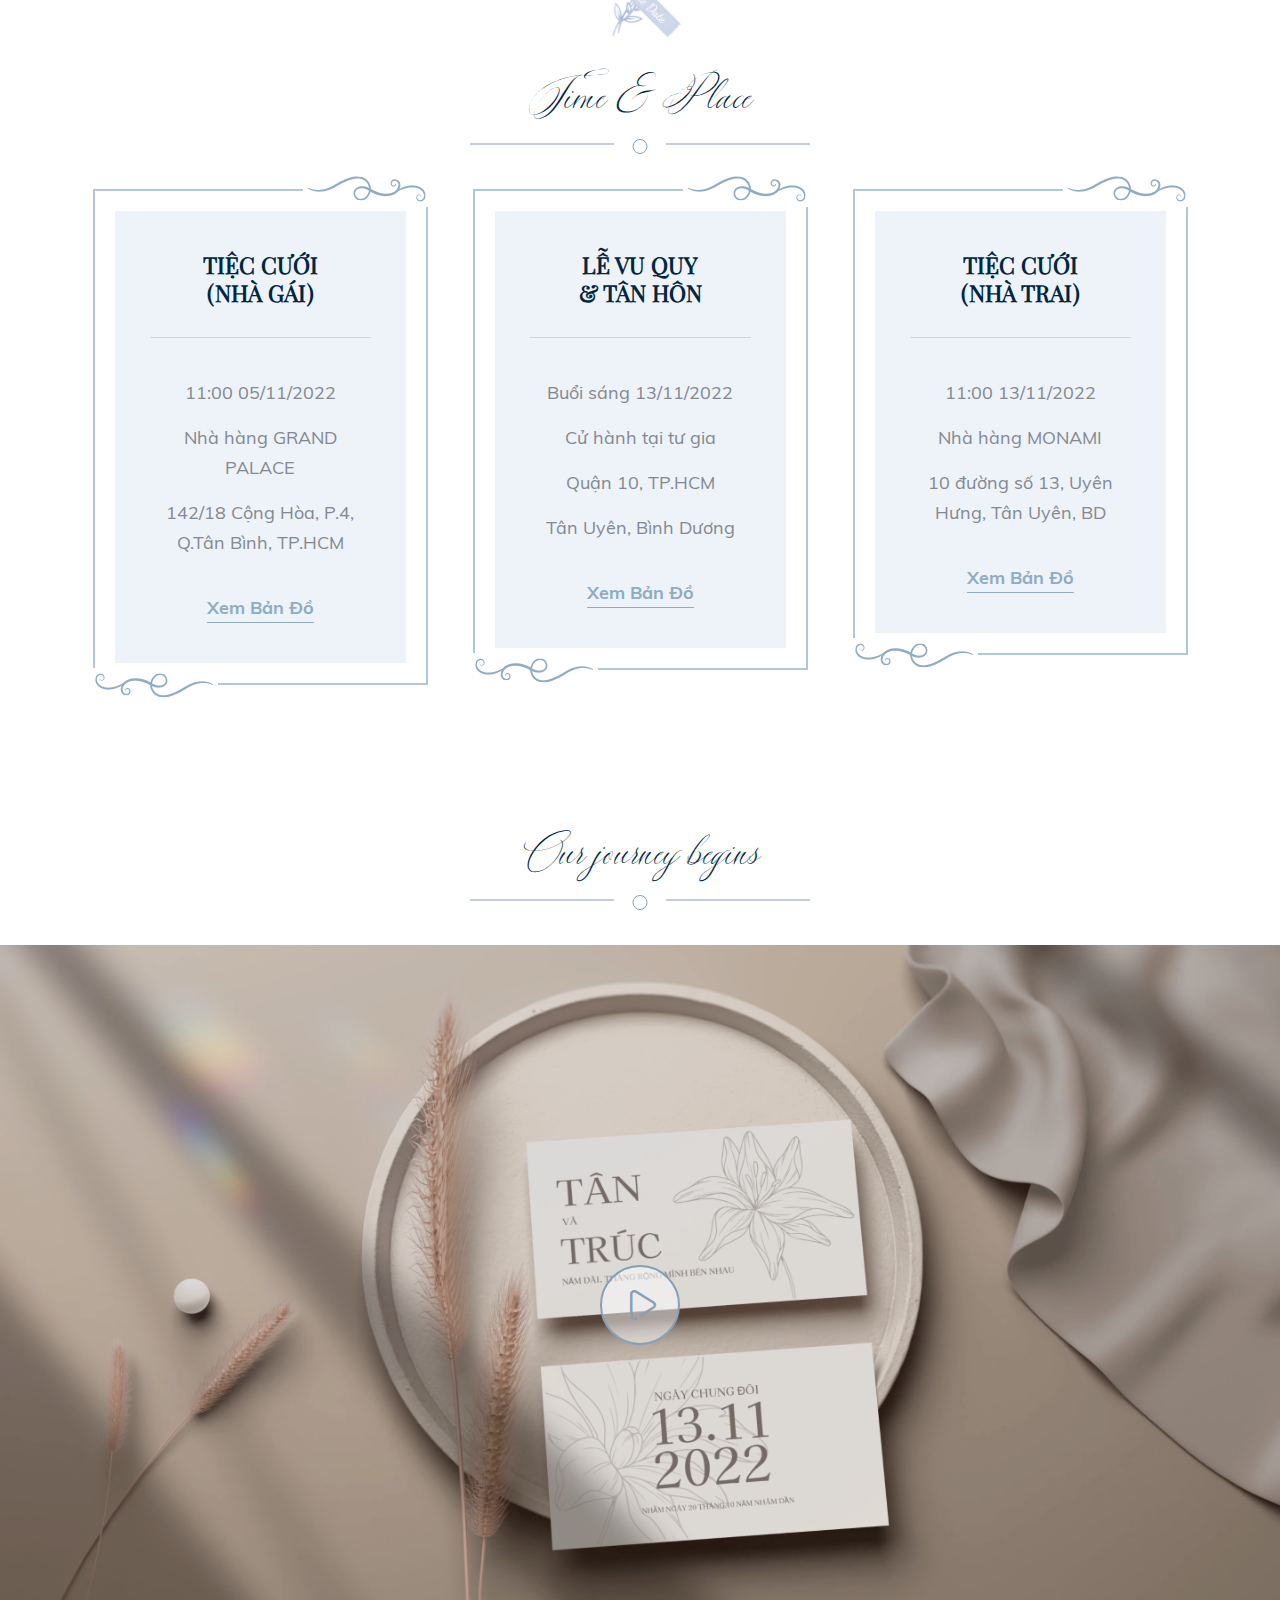
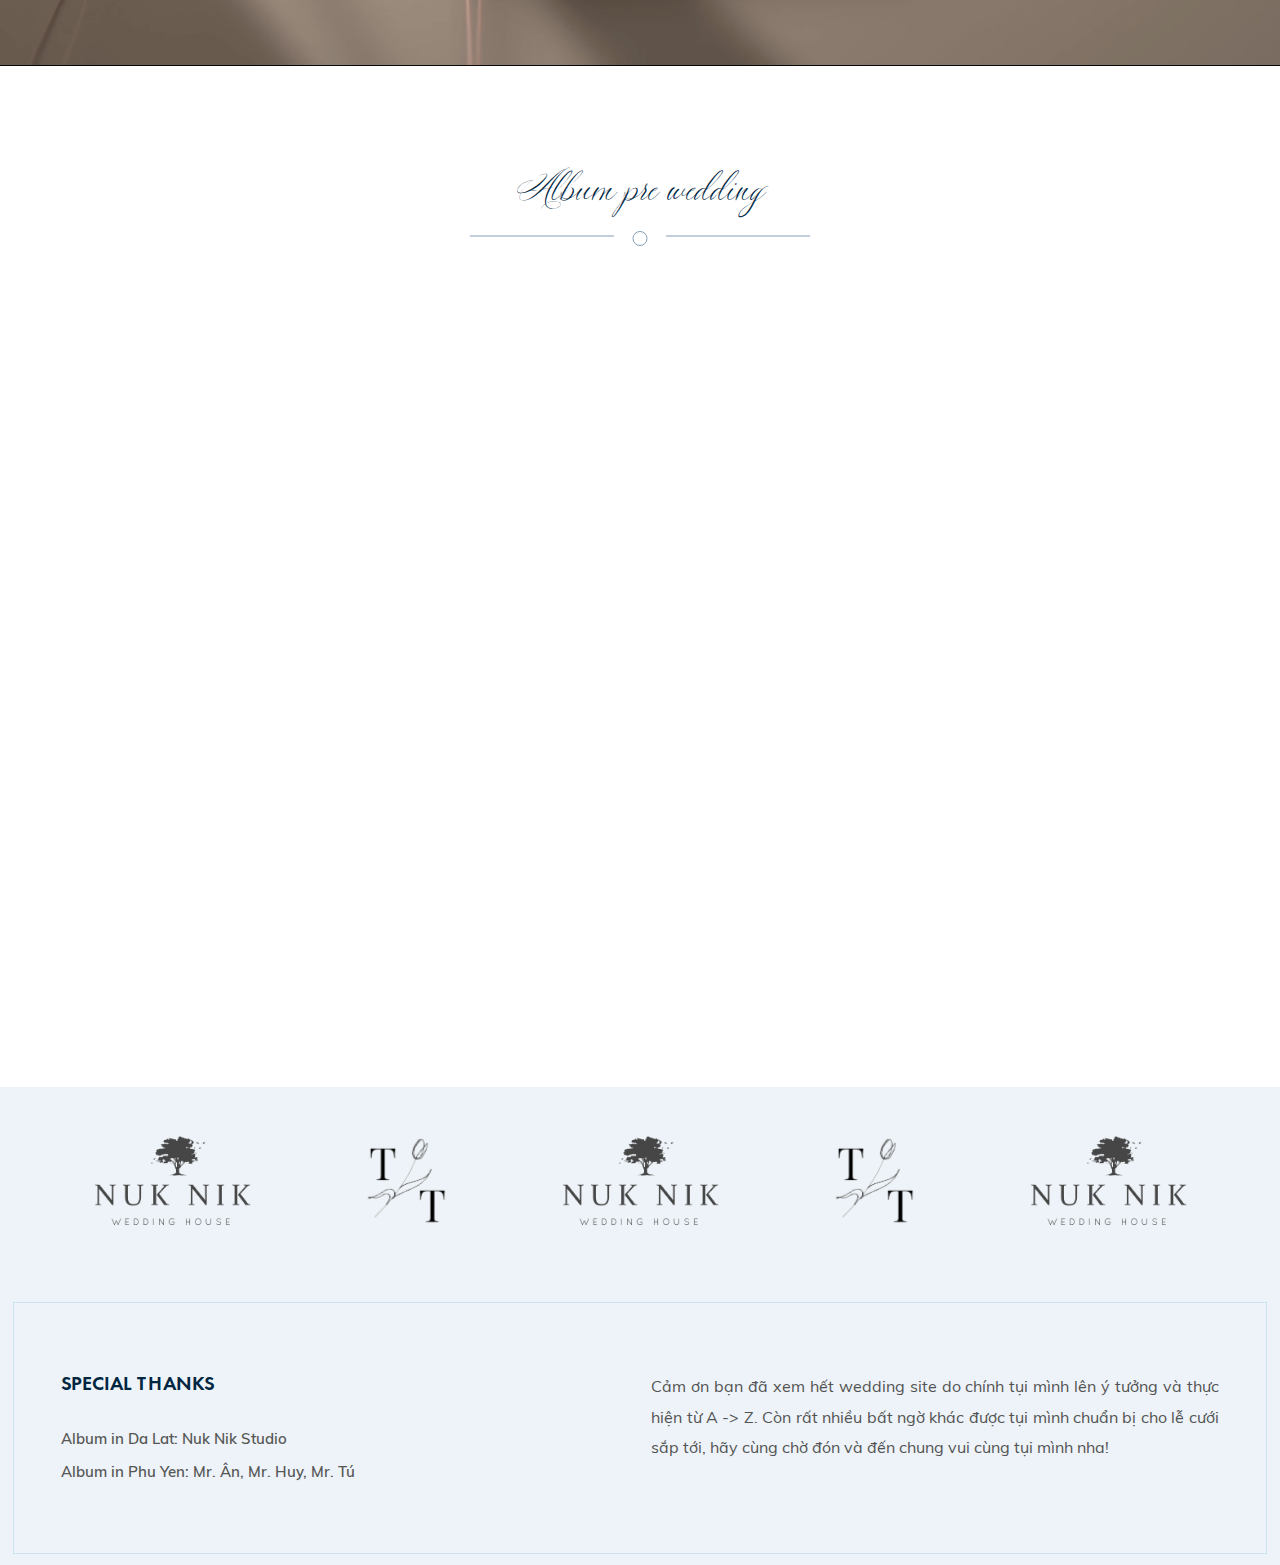
==== commit d31689c8: "Change clip" ====
--- a/index.html
+++ b/index.html
@@ -1141,7 +1141,7 @@
                             <div class="clock-grids">
                               <div
                                 id="clock"
-                                data-date="2022-11-05 11:00"
+                                data-date="2022-11-13 11:00"
                               ></div>
                             </div>
                           </div>
@@ -2123,7 +2123,7 @@
                             alt=""
                           />
                           <a
-                            href="https://www.youtube.com/embed/v-l4Fu9aBd4"
+                            href="https://www.youtube.com/embed/FB0iwizV_1c"
                             class="video-btn"
                             data-type="iframe"
                             ><i class="fi flaticon-play"></i
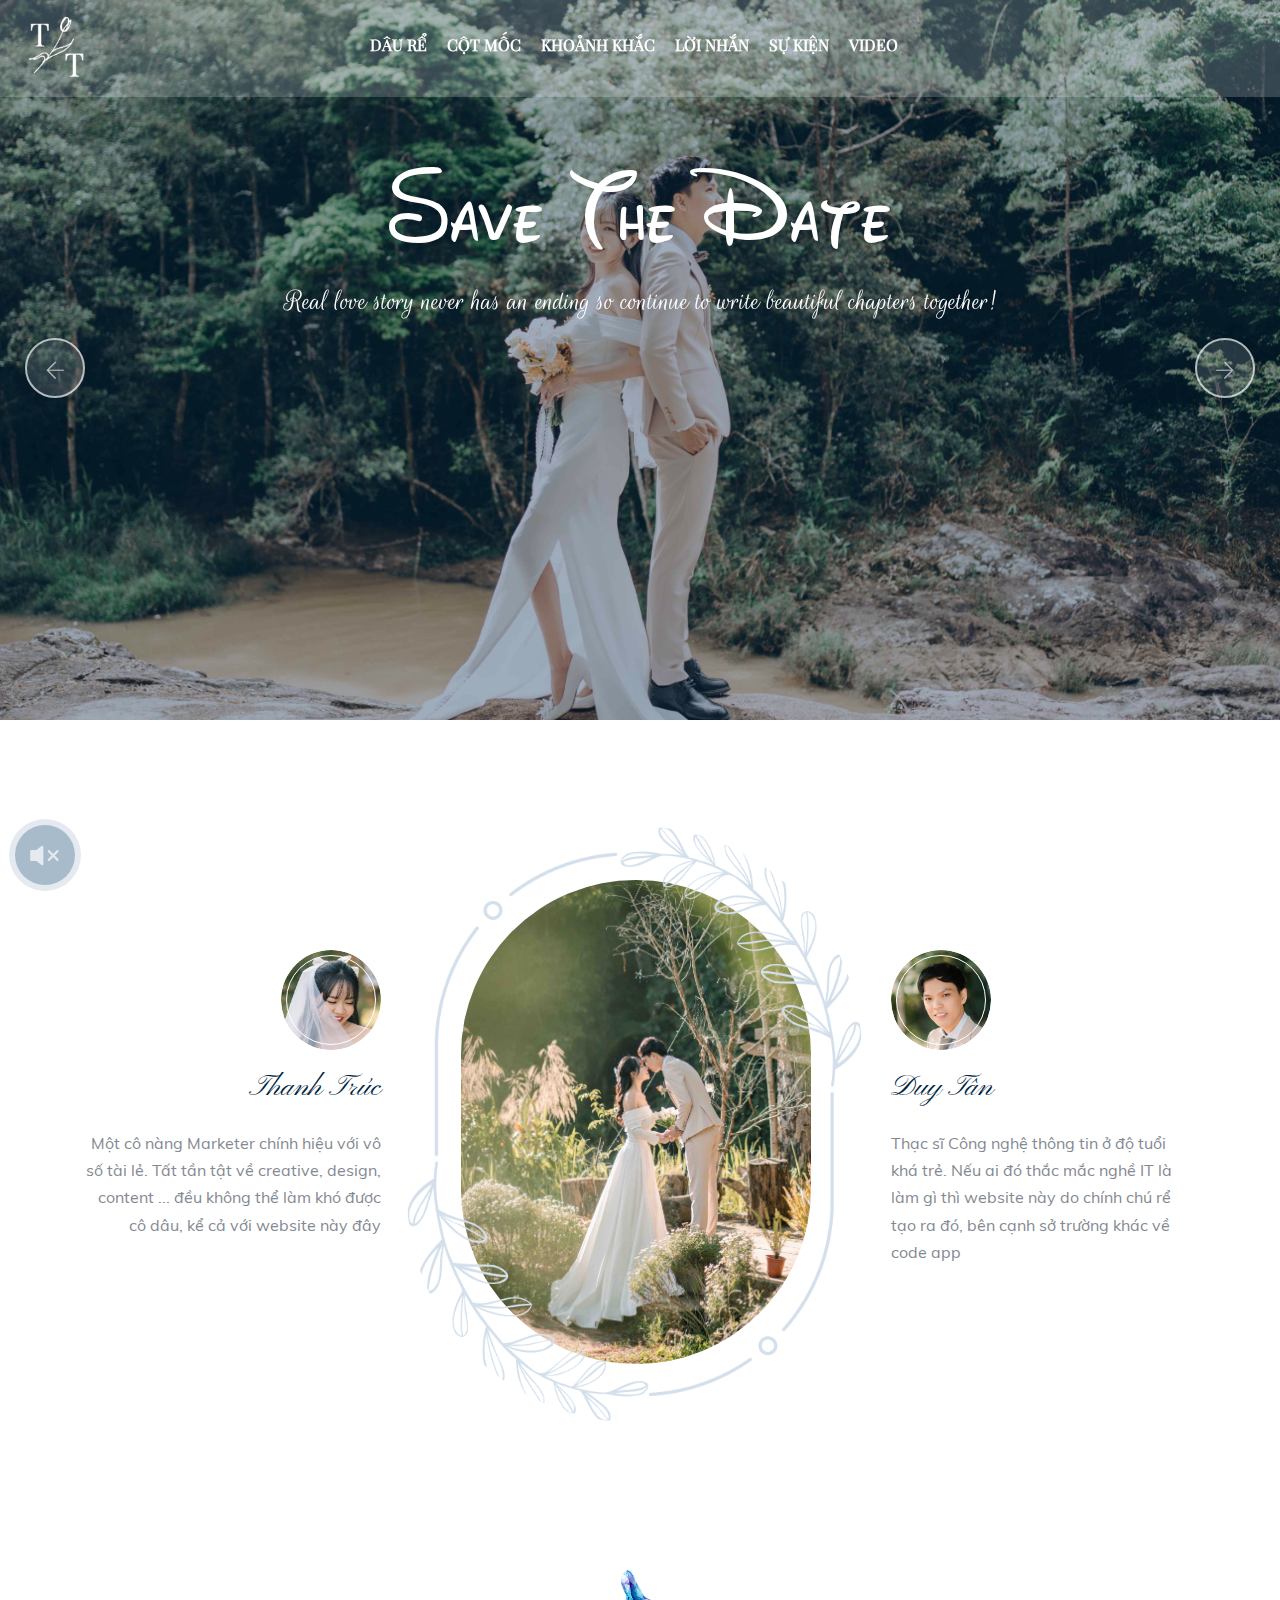
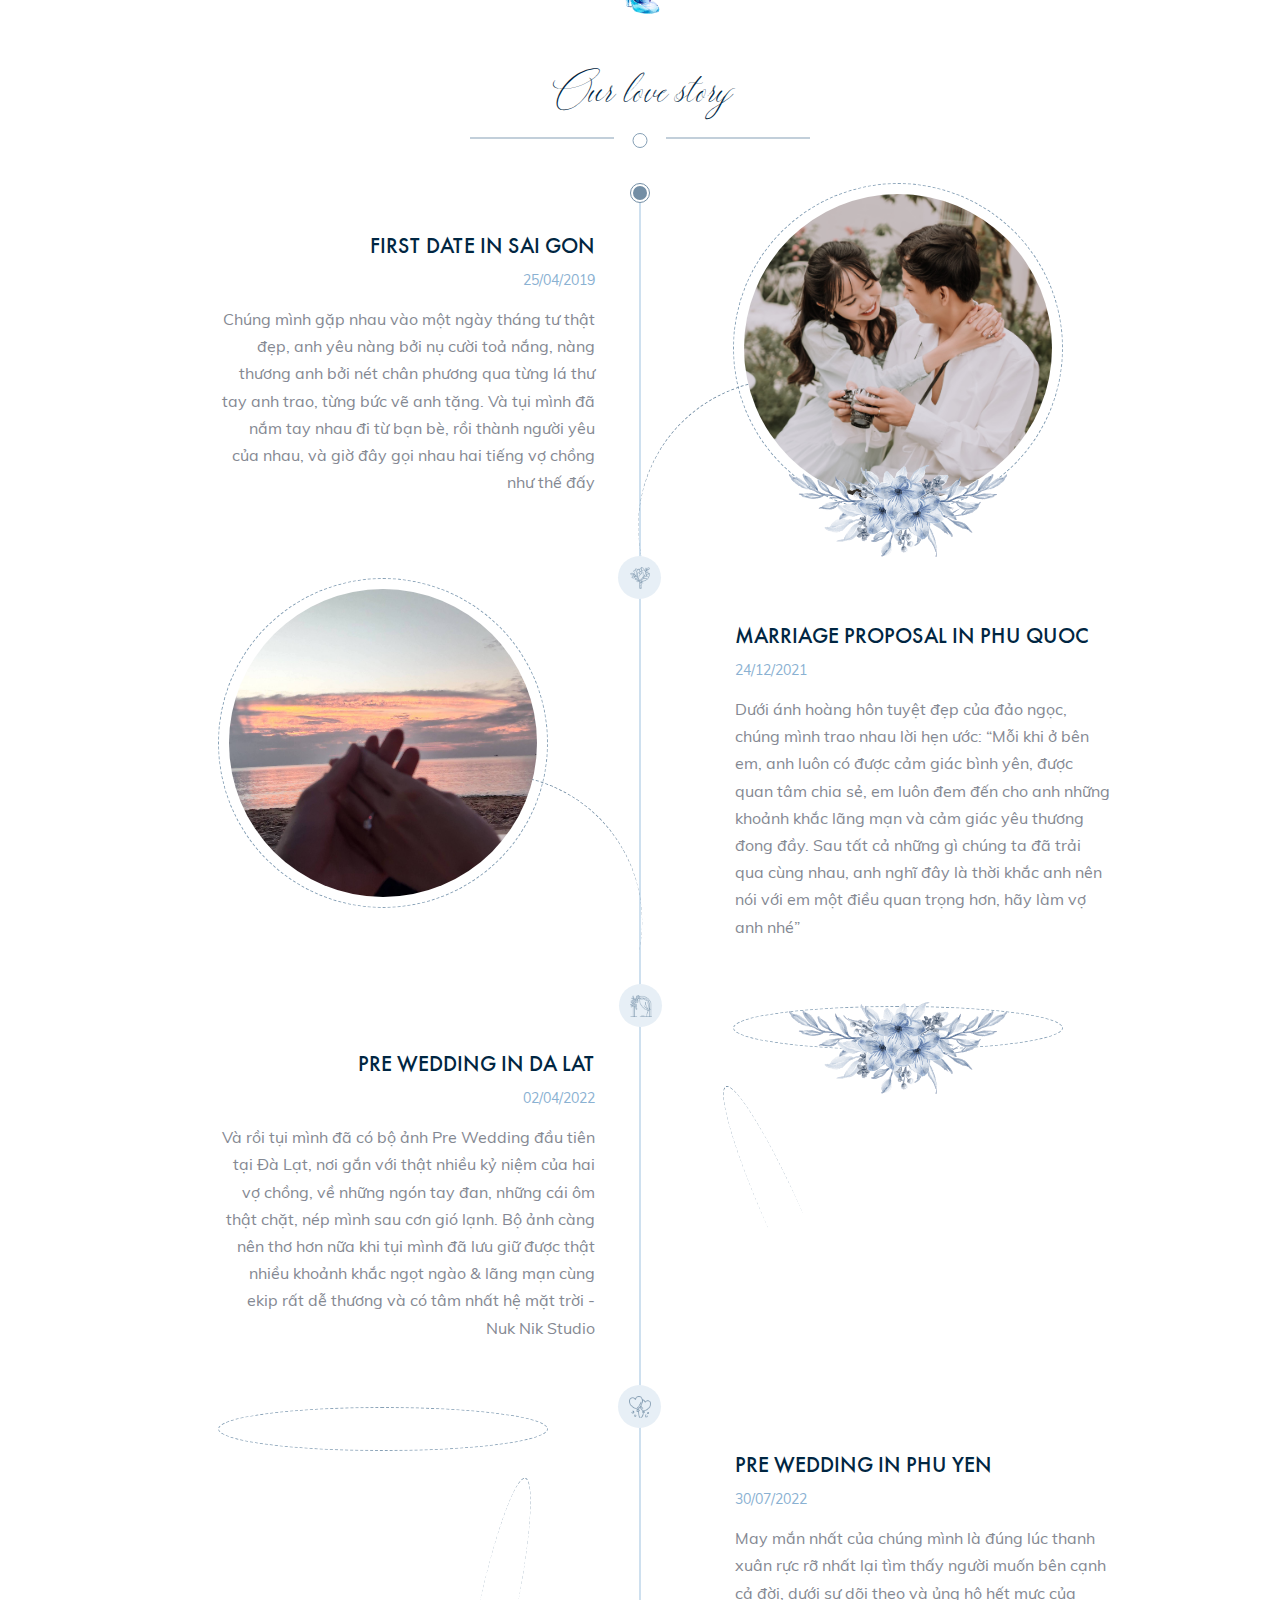
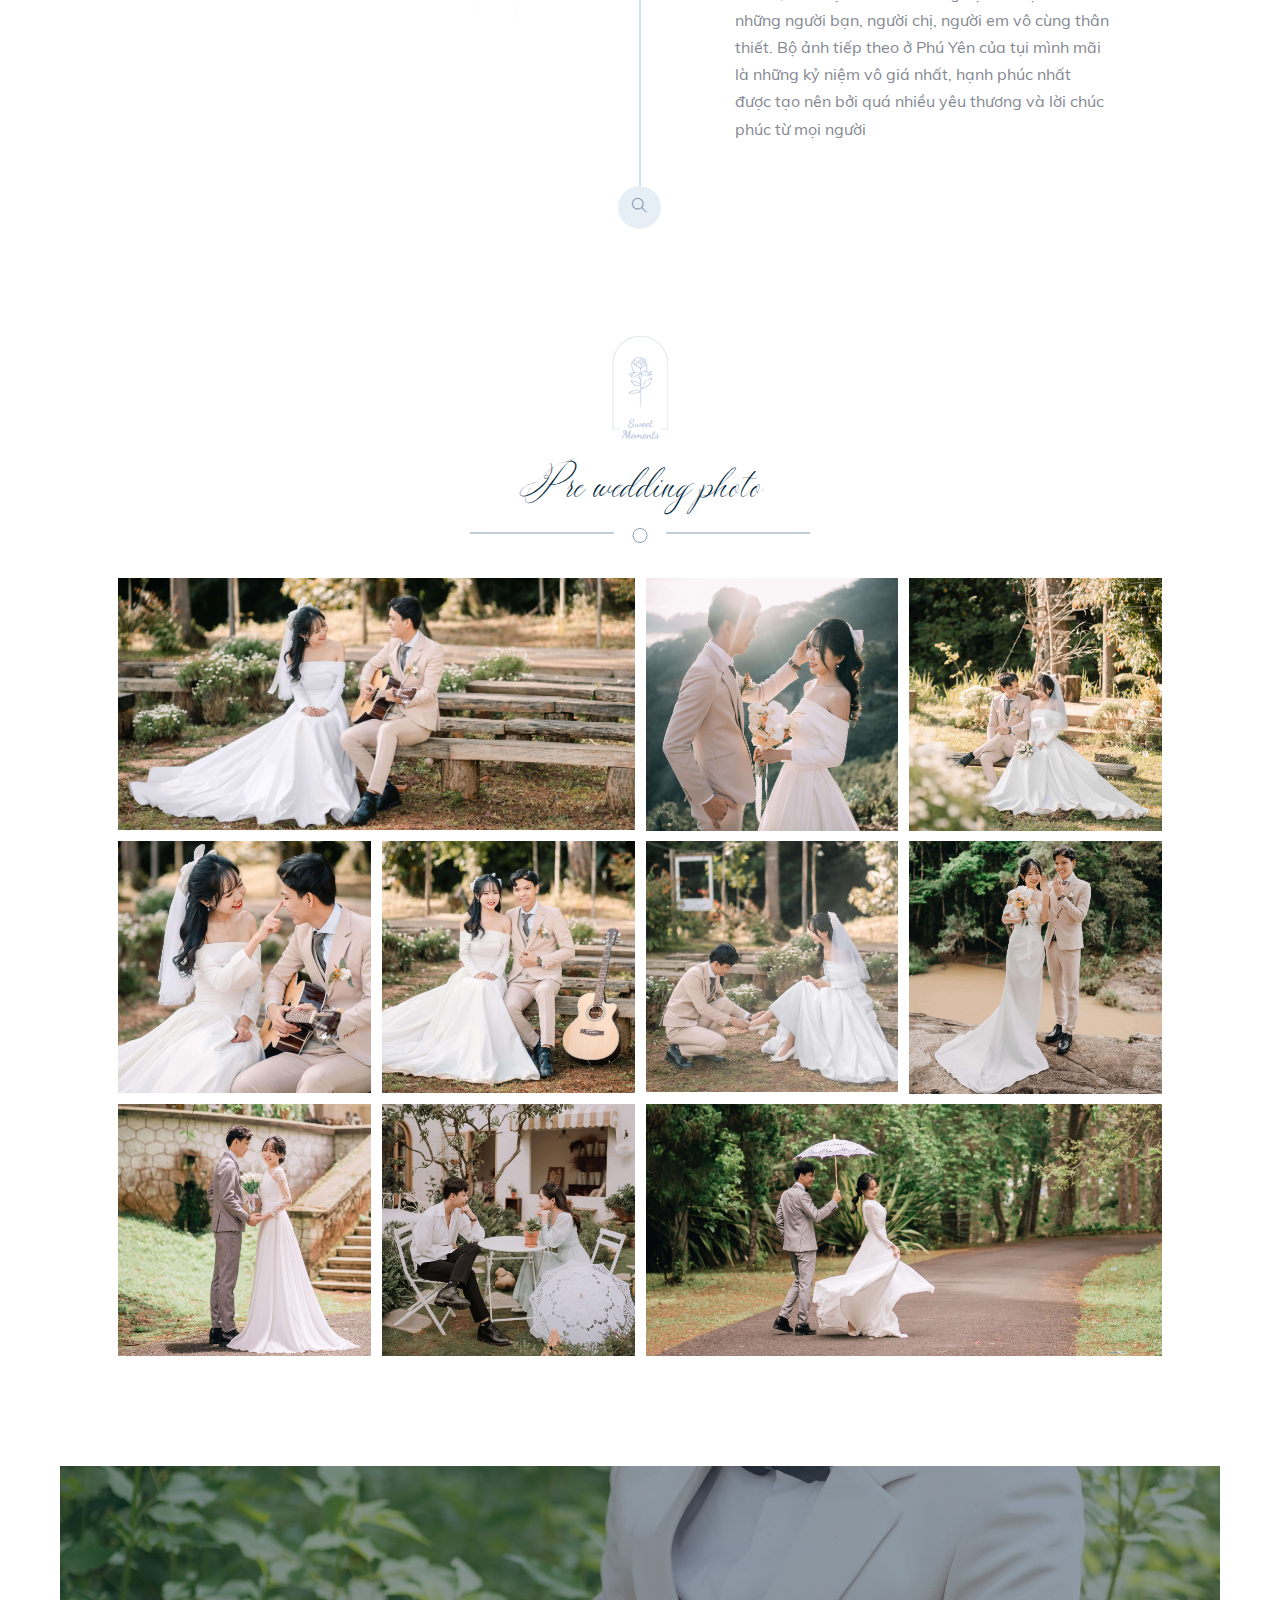
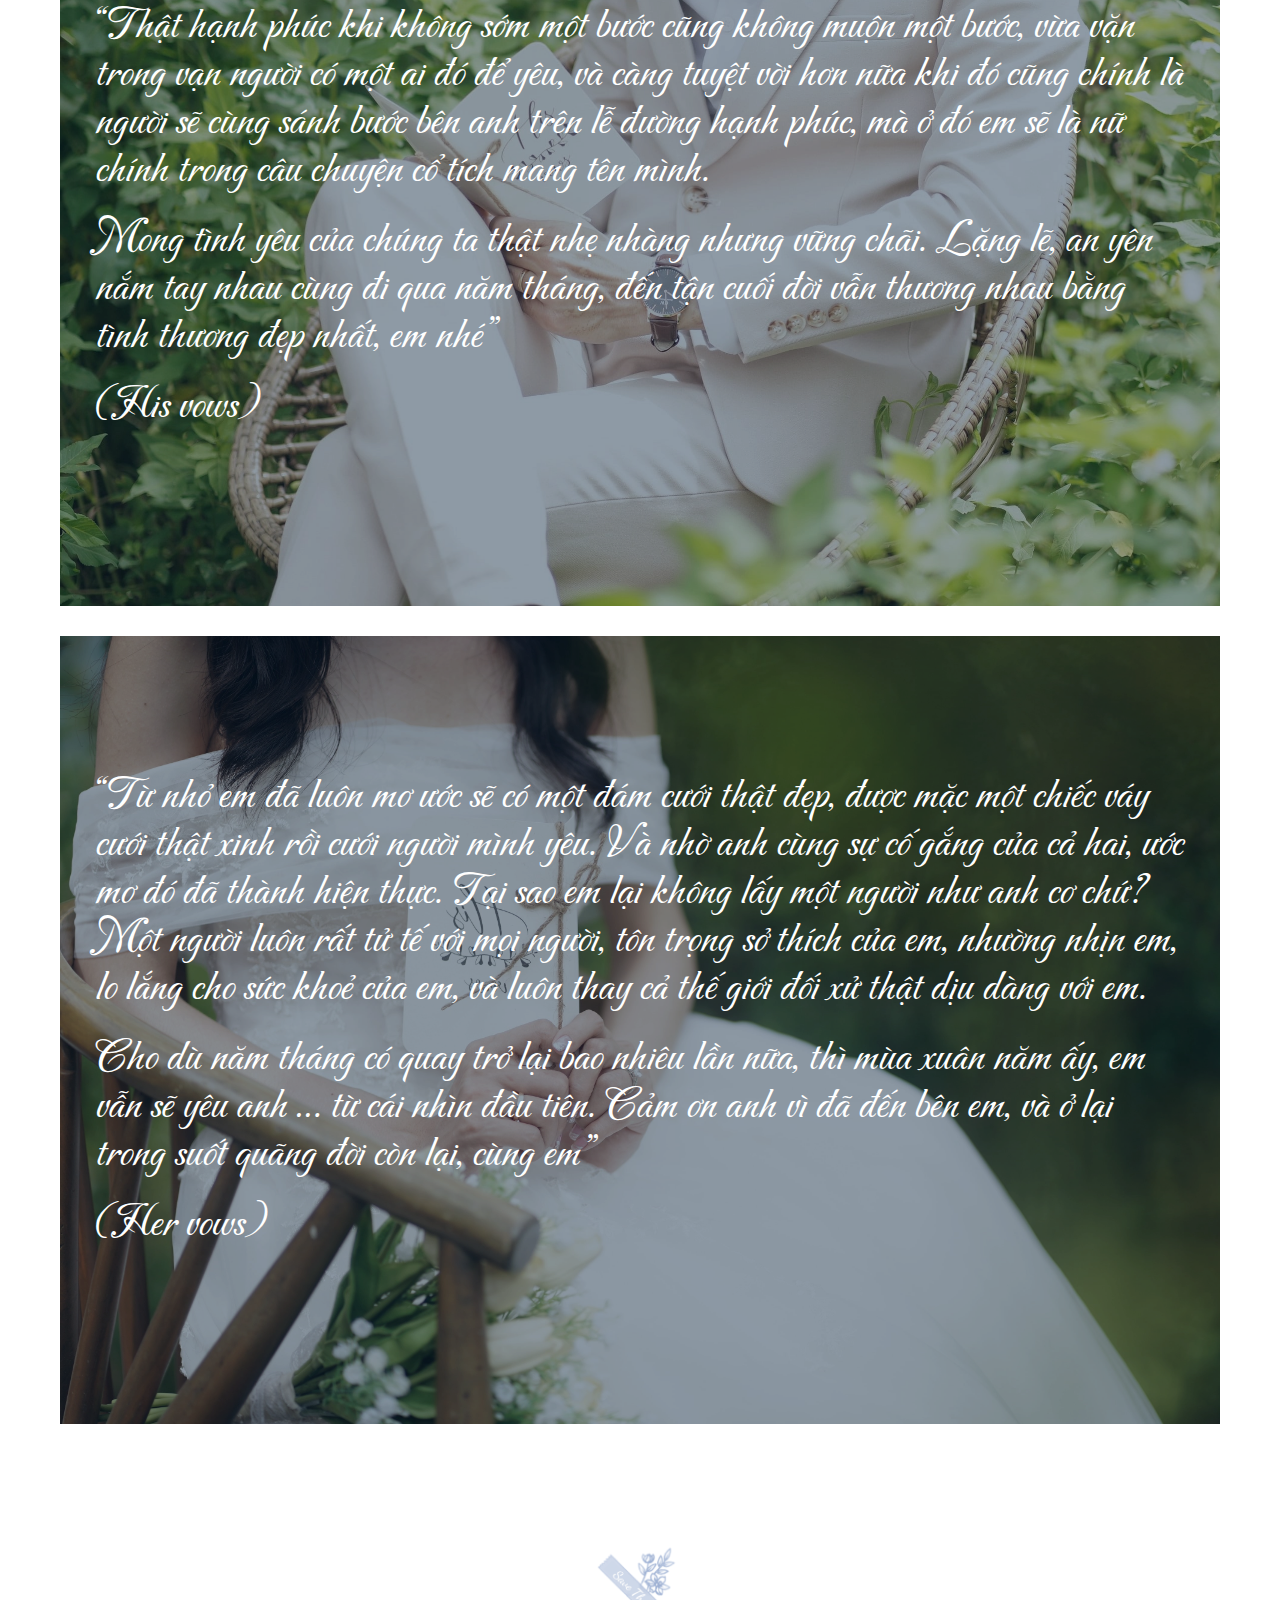
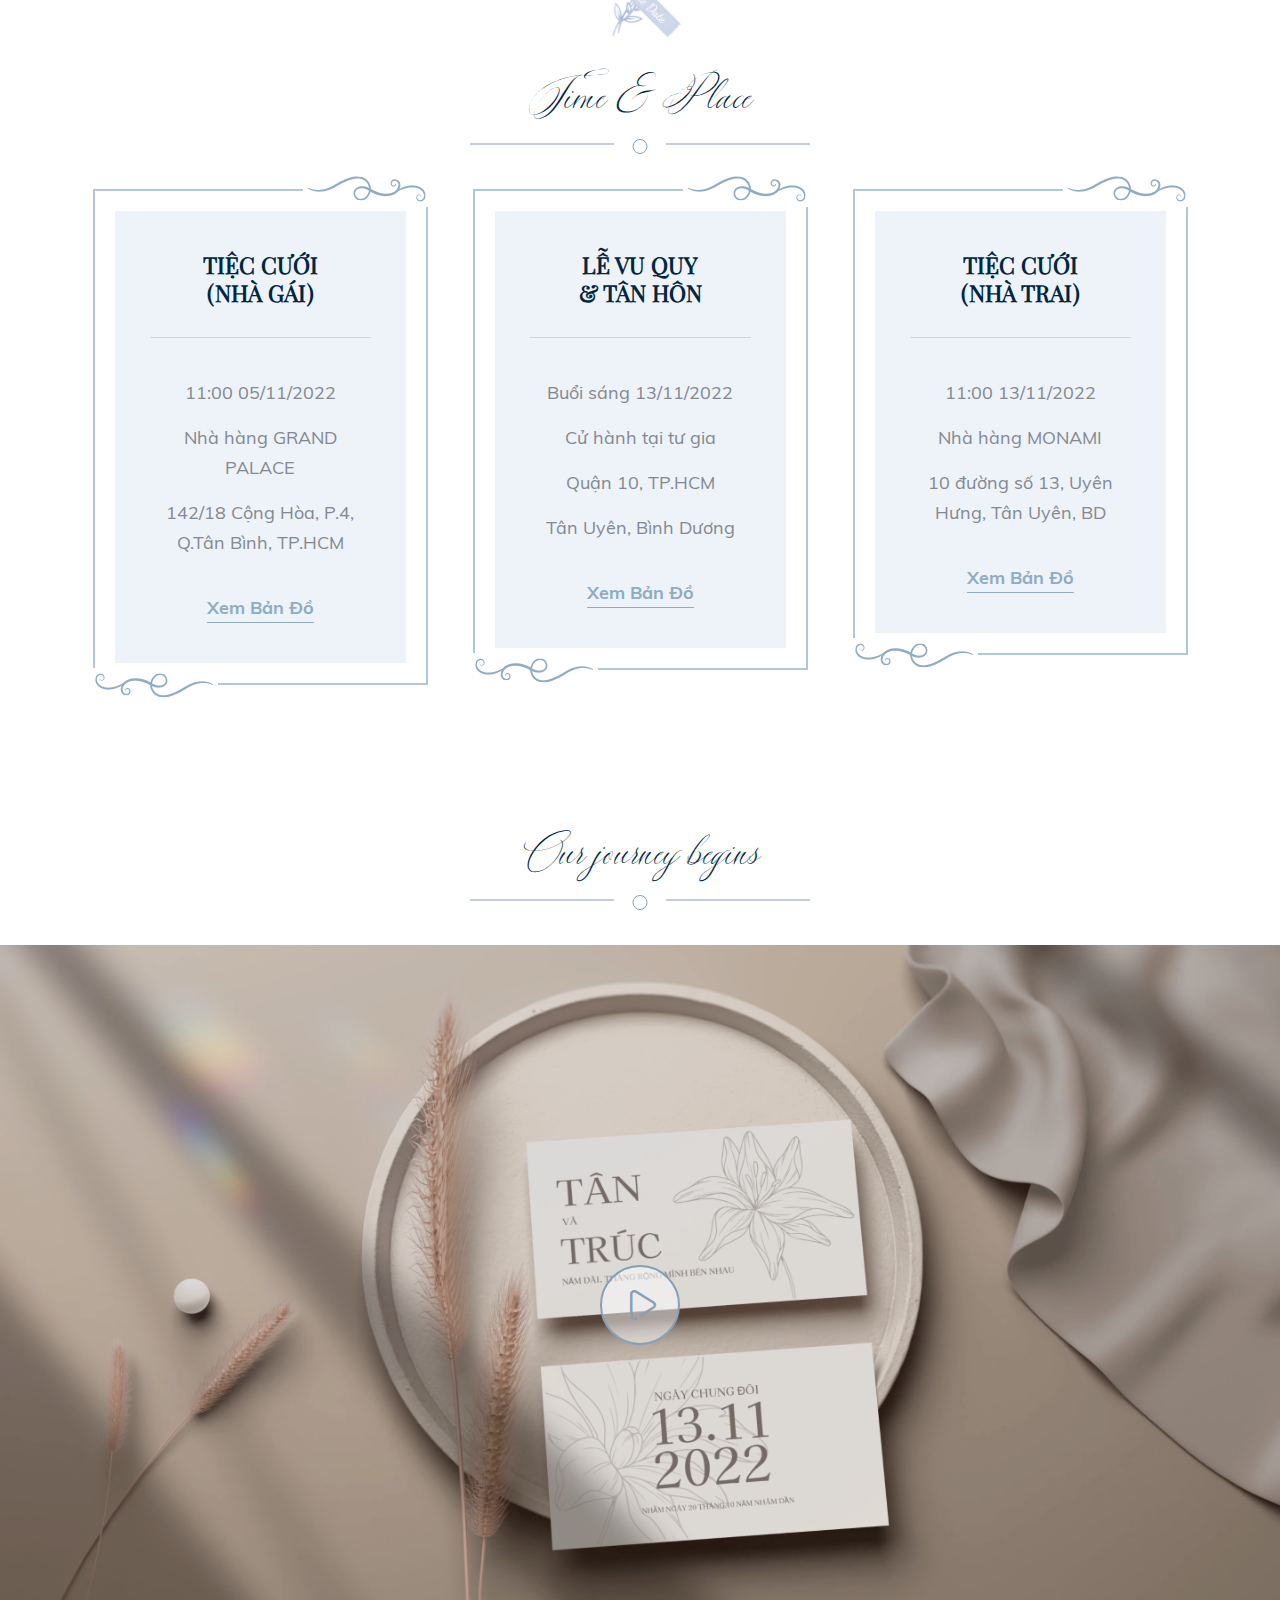
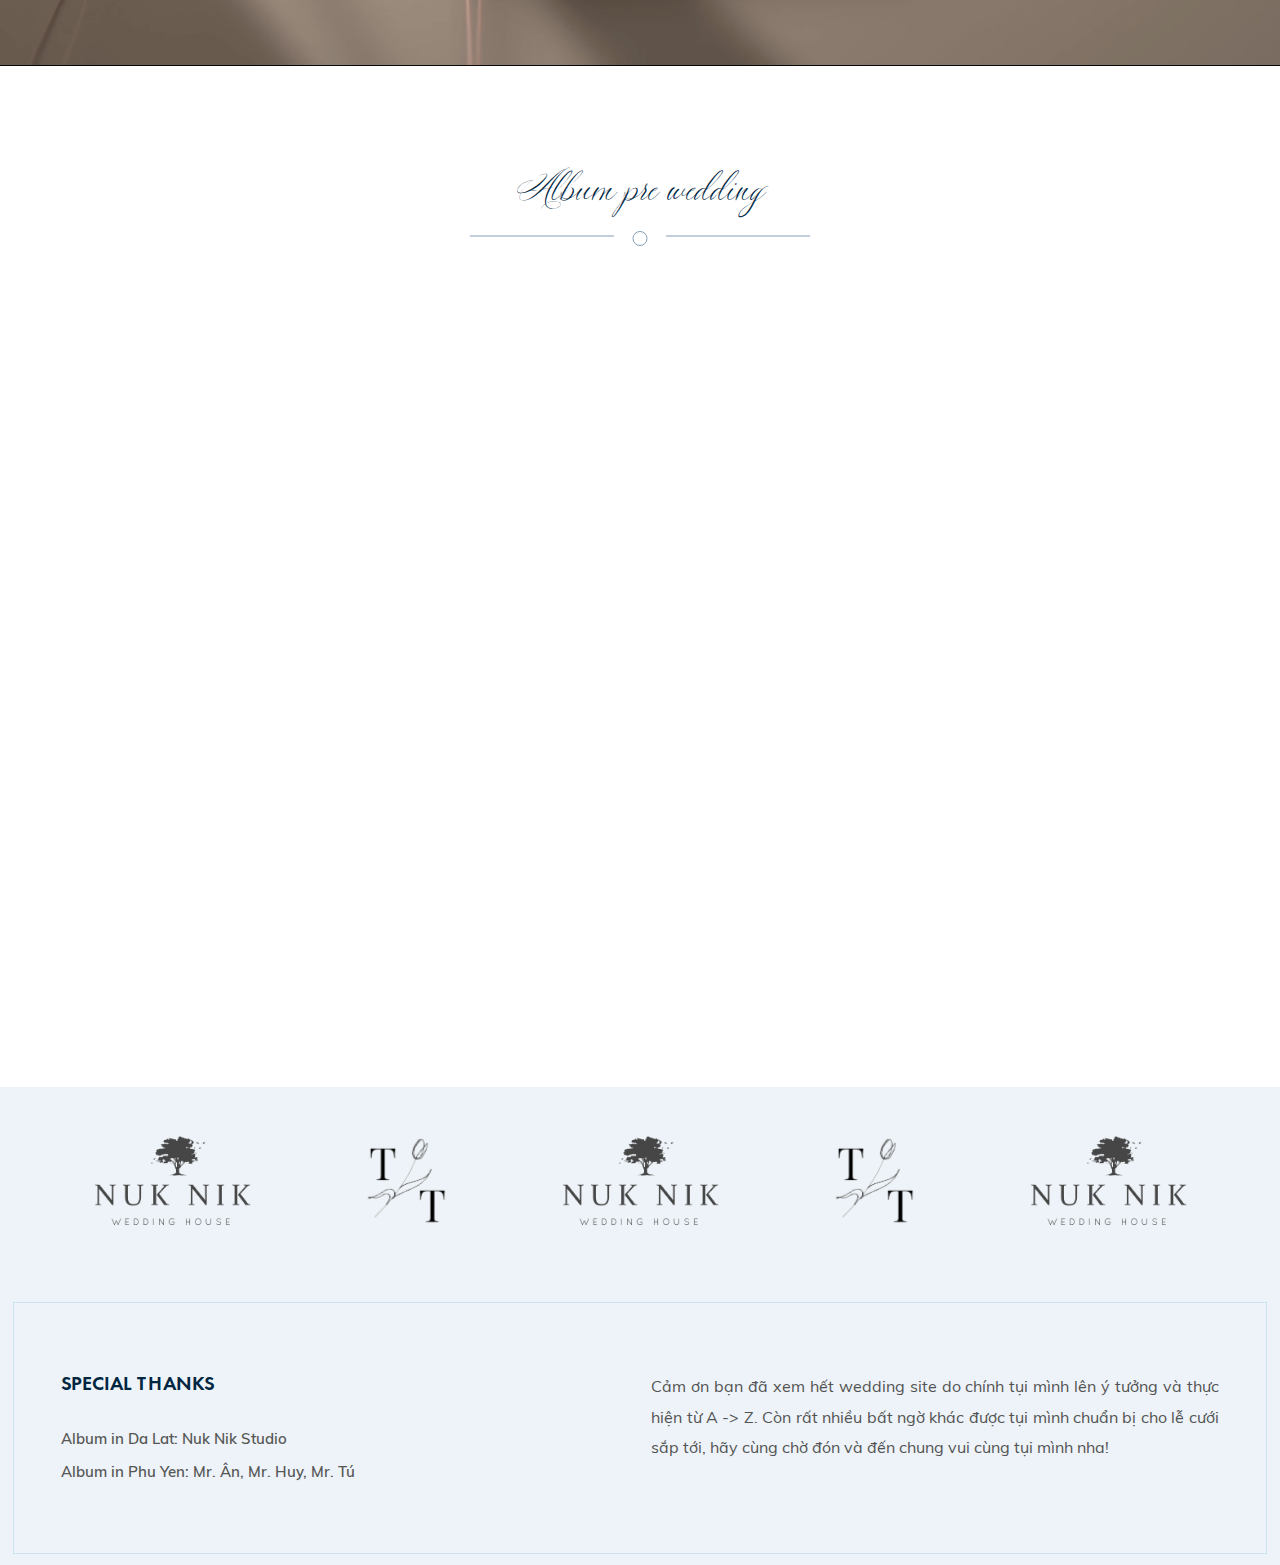
==== commit 39b06a7e: "Hide clock" ====
--- a/index.html
+++ b/index.html
@@ -1133,7 +1133,7 @@
                             write beautiful chapters together!
                           </p>
                           <!-- start wpo-wedding-date -->
-                          <div
+                          <!-- <div
                             class="wpo-wedding-date wow slideInUp"
                             data-wow-duration="2.1s"
                             style="margin-top: 180px"
@@ -1144,7 +1144,7 @@
                                 data-date="2022-11-13 11:00"
                               ></div>
                             </div>
-                          </div>
+                          </div> -->
                           <!-- end wpo-wedding-date -->
                         </div>
                       </div>
